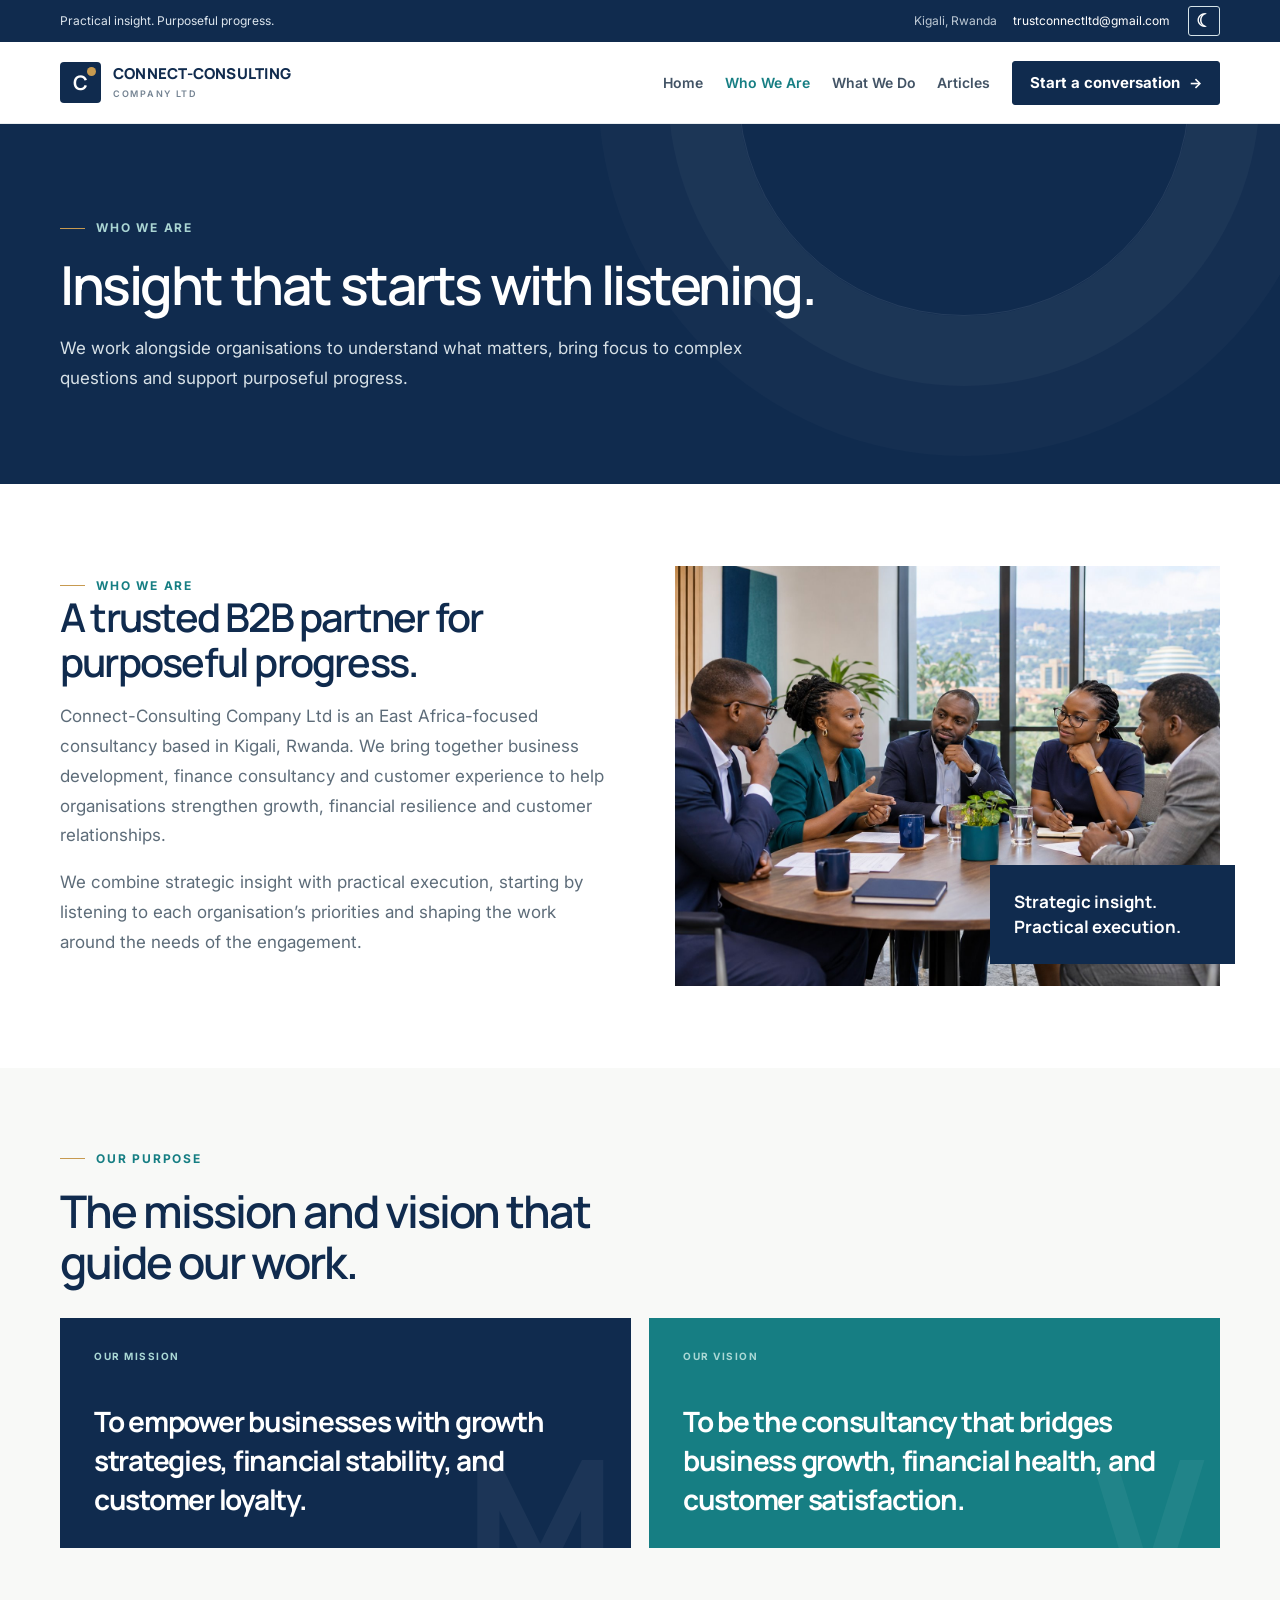
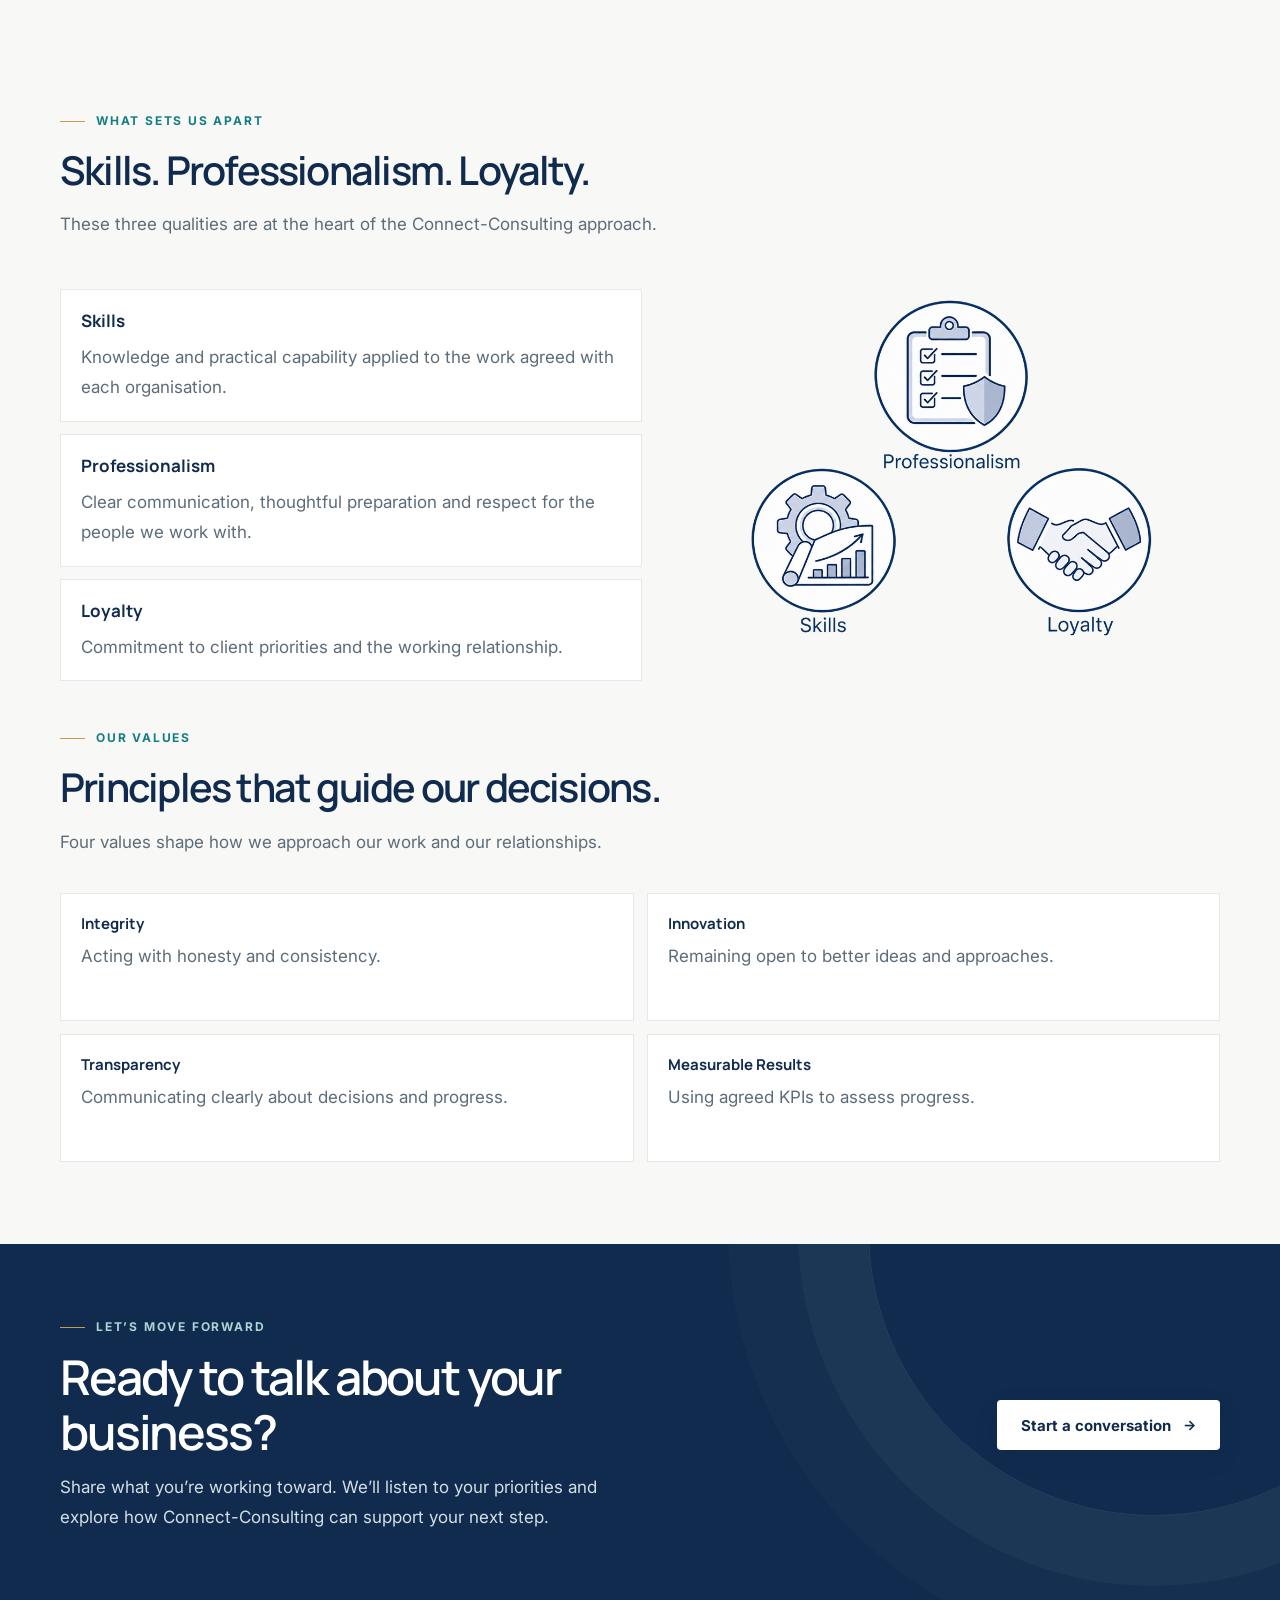
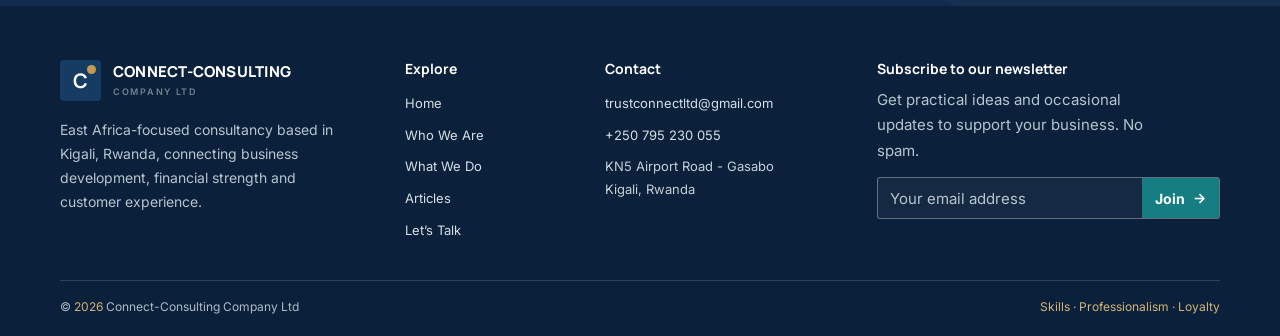
==== about.html @ 256e21f0 "Refresh stylesheet cache for dark menu contrast" ====
<!doctype html><html lang="en"><head>  <meta charset="utf-8"><meta name="viewport" content="width=device-width, initial-scale=1">
  <script>try{document.documentElement.dataset.theme=localStorage.getItem("connect-consulting-theme")==="dark"?"dark":"light";}catch(e){document.documentElement.dataset.theme="light";}</script><meta name="theme-color" content="#102b4e">
  <link rel="preconnect" href="https://fonts.googleapis.com"><link rel="preconnect" href="https://fonts.gstatic.com" crossorigin>
  <link href="https://fonts.googleapis.com/css2?family=Inter:wght@400;500;600;700&family=Manrope:wght@400;500;600;700;800&display=swap" rel="stylesheet"><link rel="stylesheet" href="site.css?v=dark-menu-contrast-20261125"><meta name="description" content="Learn about Connect-Consulting Company Ltd, our principles and how we work."><title>Who We Are | Connect-Consulting Company Ltd</title></head><body><div class="topline"><div class="wrap"><span>Practical insight. Purposeful progress.</span><div class="top-meta"><span>Kigali, Rwanda</span><a href="mailto:trustconnectltd@gmail.com">trustconnectltd@gmail.com</a><div class="site-controls" aria-label="Appearance settings"><button class="site-pref-btn theme-toggle" id="theme-toggle" type="button" aria-label="Switch to dark theme" title="Dark theme">☾</button></div></div></div></div>
<header class="navbar"><div class="wrap nav-inner"><a class="brand" href="index.html" aria-label="Connect-Consulting home"><span class="brand-mark">C</span><span class="brand-name">CONNECT-CONSULTING<small>COMPANY LTD</small></span></a><button class="menu-toggle" aria-label="Open navigation" aria-expanded="false">☰</button><nav class="nav-links" aria-label="Main navigation"><a href="index.html">Home</a><a href="about.html" aria-current="page">Who We Are</a><a href="services.html">What We Do</a><a href="insights.html">Articles</a><a class="nav-cta" href="contact.html">Start a conversation <span class="arrow" aria-hidden="true">→</span></a></nav></div></header><main><section class="page-hero"><div class="wrap"><div class="eyebrow">Who We Are</div><h1>Insight that starts with listening.</h1><p>We work alongside organisations to understand what matters, bring focus to complex questions and support purposeful progress.</p></div></section>
<section class="page-body"><div class="wrap split"><div class="prose"><div class="eyebrow">Who we are</div><h2>A trusted B2B partner for purposeful progress.</h2><p>Connect-Consulting Company Ltd is an East Africa-focused consultancy based in Kigali, Rwanda. We bring together business development, finance consultancy and customer experience to help organisations strengthen growth, financial resilience and customer relationships.</p><p>We combine strategic insight with practical execution, starting by listening to each organisation’s priorities and shaping the work around the needs of the engagement.</p></div><div class="page-photo"><img src="about-roundtable-consulting.jpg" alt="Business professionals sharing ideas around a table"><div class="quote-card">Strategic insight. Practical execution.</div></div></div></section><section class="mission-vision"><div class="wrap"><div class="section-head"><div class="eyebrow">Our purpose</div><h2>The mission and vision that guide our work.</h2></div><div class="mission-vision-grid"><article class="purpose-card"><span class="purpose-label">Our Mission</span><h3>To empower businesses with growth strategies, financial stability, and customer loyalty.</h3><span class="purpose-mark">M</span></article><article class="purpose-card vision-card"><span class="purpose-label">Our Vision</span><h3>To be the consultancy that bridges business growth, financial health, and customer satisfaction.</h3><span class="purpose-mark">V</span></article></div></div></section>
<section class="about-work-testimonials"><div class="wrap about-work-testimonials-grid"><div class="about-work-column"><div class="section-head"><div class="eyebrow">What sets us apart</div><h2>Skills. Professionalism. Loyalty.</h2><p>These three qualities are at the heart of the Connect-Consulting approach.</p></div><figure class="about-values-illustration"><img src="about-values-illustration-transparent.png" alt="Visual symbols representing skills, professionalism and loyalty"></figure><div class="values"><article class="value"><b>Skills</b><p>Knowledge and practical capability applied to the work agreed with each organisation.</p></article><article class="value"><b>Professionalism</b><p>Clear communication, thoughtful preparation and respect for the people we work with.</p></article><article class="value"><b>Loyalty</b><p>Commitment to client priorities and the working relationship.</p></article></div></div><div class="about-testimonial-column"><div class="section-head"><div class="eyebrow">Our values</div><h2>Principles that guide our decisions.</h2><p>Four values shape how we approach our work and our relationships.</p></div><div class="values"><article class="value"><b>Integrity</b><p>Acting with honesty and consistency.</p></article><article class="value"><b>Innovation</b><p>Remaining open to better ideas and approaches.</p></article><article class="value"><b>Transparency</b><p>Communicating clearly about decisions and progress.</p></article><article class="value"><b>Measurable Results</b><p>Using agreed KPIs to assess progress.</p></article></div></div></div></section><section class="about-cta"><div class="wrap about-cta-inner"><div><div class="eyebrow">Let’s move forward</div><h2>Ready to talk about your business?</h2><p>Share what you’re working toward. We’ll listen to your priorities and explore how Connect-Consulting can support your next step.</p></div><a class="button button-light" href="contact.html">Start a conversation <span class="arrow" aria-hidden="true">→</span></a></div></section></main><footer class="site-footer"><div class="wrap footer-grid"><div class="footer-about"><a class="brand footer-brand-link" href="index.html"><span class="brand-mark">C</span><span class="brand-name">CONNECT-CONSULTING<small>COMPANY LTD</small></span></a><p>East Africa-focused consultancy based in Kigali, Rwanda, connecting business development, financial strength and customer experience.</p></div><div class="footer-nav"><h3>Explore</h3><a href="index.html">Home</a><a href="about.html">Who We Are</a><a href="services.html">What We Do</a><a href="insights.html">Articles</a><a href="contact.html">Let’s Talk</a></div><div class="footer-nav footer-contact"><h3>Contact</h3><a href="mailto:trustconnectltd@gmail.com">trustconnectltd@gmail.com</a><a href="tel:+250795230055">+250 795 230 055</a><span>KN5 Airport Road - Gasabo<br>Kigali, Rwanda</span></div><div class="footer-newsletter"><h3>Subscribe to our newsletter</h3><p>Get practical ideas and occasional updates to support your business. No spam.</p><form class="newsletter-form"><label class="visually-hidden" for="newsletter-email">Email address</label><div class="newsletter-fields"><input id="newsletter-email" name="email" type="email" autocomplete="email" placeholder="Your email address" required><button type="submit" aria-label="Subscribe to newsletter">Join <span class="arrow" aria-hidden="true">→</span></button></div></form></div></div><div class="wrap footer-bottom"><span>© <span class="year"></span> Connect-Consulting Company Ltd</span><span>Skills · Professionalism · Loyalty</span></div></footer><script>const toggle=document.querySelector('.menu-toggle'),nav=document.querySelector('.nav-links');toggle.addEventListener('click',()=>{const open=nav.classList.toggle('open');toggle.setAttribute('aria-expanded',open);toggle.setAttribute('aria-label',open?'Close navigation':'Open navigation');toggle.textContent=open?'×':'☰'});nav.querySelectorAll('a').forEach(link=>link.addEventListener('click',()=>{nav.classList.remove('open');toggle.setAttribute('aria-expanded','false');toggle.textContent='☰'}));document.querySelectorAll('.year').forEach(el=>el.textContent=new Date().getFullYear());</script><script>(()=>{const carousel=document.querySelector(".testimonial-carousel");if(!carousel)return;const slides=[...carousel.querySelectorAll("[data-testimonial-slide]")];let current=0;const show=index=>{current=(index+slides.length)%slides.length;slides.forEach((slide,i)=>{const active=i===current;slide.hidden=!active;slide.classList.toggle("is-active",active);slide.setAttribute("aria-hidden",String(!active));slide.setAttribute("aria-label","Client testimonial")})};carousel.querySelector(".testimonial-previous").addEventListener("click",()=>show(current-1));carousel.querySelector(".testimonial-next").addEventListener("click",()=>show(current+1));show(0)})();</script><script src="site-preferences.js?v=theme-only-20261120"></script>
<script>document.querySelectorAll('.newsletter-form').forEach(form=>form.addEventListener('submit',event=>{event.preventDefault();const email=form.querySelector('input[type=email]').value.trim();const subject=encodeURIComponent('Newsletter subscription');const body=encodeURIComponent('Please add me to the Connect-Consulting newsletter. My email address is '+email);window.location.href='mailto:trustconnectltd@gmail.com?subject='+subject+'&body='+body;}));</script>
</body></html>
---- site.css ----
:root{--navy:#102b4e;--navy2:#173c63;--teal:#167e83;--teal-light:#e7f3f2;--gold:#c79a50;--ink:#172b3e;--muted:#5d6c79;--paper:#f8f9f7;--white:#fff;--line:#e4e9ea;--shadow:0 22px 60px #102b4e15;--sans:'Inter',sans-serif;--display:'Manrope',sans-serif}
    *{box-sizing:border-box}html{scroll-behavior:smooth;scroll-padding-top:90px}body{margin:0;color:var(--ink);font-family:var(--sans);font-size:15px;line-height:1.65;background:var(--white)}a{color:inherit;text-decoration:none}button{font:inherit}.wrap{width:min(1160px,calc(100% - 48px));margin:auto}.eyebrow{display:flex;align-items:center;gap:11px;text-transform:uppercase;letter-spacing:.15em;font-size:11px;font-weight:700;color:var(--teal)}.eyebrow:before{content:"";width:25px;height:1px;background:var(--gold)}h1,h2,h3{font-family:var(--display);line-height:1.14;letter-spacing:-.045em;margin:0;color:var(--navy)}h1{font-size:clamp(46px,6vw,76px);font-weight:600}h2{font-size:clamp(33px,4vw,48px);font-weight:600}h3{font-size:21px;font-weight:700}.lead{font-size:18px;color:var(--muted);line-height:1.7}.section{padding:105px 0}.section-head{max-width:640px;margin-bottom:45px}.section-head .eyebrow{margin-bottom:18px}.section-head p{margin:17px 0 0;color:var(--muted);font-size:16px}.button{display:inline-flex;align-items:center;justify-content:center;gap:12px;min-height:52px;padding:0 23px;border-radius:4px;font-size:13px;font-weight:700;transition:.2s ease;border:1px solid transparent}.button:hover{transform:translateY(-2px)}.button-primary{background:var(--teal);color:#fff}.button-primary:hover{background:#116a70}.button-outline{border-color:#ffffff80;color:#fff}.button-light{background:#fff;color:var(--navy);box-shadow:0 8px 24px #071e3518}.arrow{font-size:18px;line-height:1}
    .topline{background:var(--navy);color:#dce5ed;font-size:11px}.topline .wrap{height:35px;display:flex;justify-content:space-between;align-items:center}.topline a{color:#fff}.top-meta{display:flex;gap:24px}.top-meta span{opacity:.85}.navbar{height:82px;display:flex;align-items:center;background:#fff;position:sticky;top:0;z-index:10;border-bottom:1px solid #e9edef}.nav-inner{display:flex;align-items:center;justify-content:space-between}.brand{display:flex;align-items:center;gap:12px;color:var(--navy)}.brand-mark{width:41px;height:41px;border-radius:4px;background:var(--navy);display:grid;place-items:center;color:white;font-family:var(--display);font-size:20px;font-weight:700;position:relative}.brand-mark:after{content:"";position:absolute;width:9px;height:9px;background:var(--gold);border-radius:50%;right:5px;top:5px}.brand-name{font:800 15px/1.12 var(--display);letter-spacing:.015em}.brand-name small{display:block;font:600 9px var(--sans);letter-spacing:.19em;color:#748392;margin-top:5px}.nav-links{display:flex;align-items:center;gap:28px;font-size:14px;font-weight:600;color:#425365}.nav-links a:hover{color:var(--teal)}.nav-cta{padding:12px 17px;background:var(--navy);color:white!important;border-radius:3px}.menu-toggle{display:none;border:0;background:none;color:var(--navy);font-size:26px}
    .hero{background:var(--navy);color:#fff;position:relative;overflow:hidden;min-height:615px}.hero:before{content:"";position:absolute;inset:0 0 0 50%;background:linear-gradient(90deg,var(--navy) 0%,#102b4e55 37%,#102b4e08 100%),url('https://images.unsplash.com/photo-1497366754035-f200968a6e72?auto=format&fit=crop&w=1500&q=85') center/cover}.hero:after{content:"";position:absolute;width:540px;height:540px;border:1px solid #ffffff12;border-radius:50%;right:30%;top:-260px;box-shadow:0 0 0 75px #ffffff06,0 0 0 150px #ffffff04;pointer-events:none}.hero-content{position:relative;z-index:1;max-width:650px;padding:105px 0 110px}.hero .eyebrow{color:#b4dada;margin-bottom:23px}.hero h1{color:#fff;max-width:640px}.hero h1 span{color:#a7d6d3}.hero .lead{color:#d8e0e6;max-width:540px;margin:25px 0 31px;font-size:17px}.hero-actions{display:flex;gap:13px;flex-wrap:wrap}.hero-note{display:flex;gap:13px;align-items:center;margin-top:55px;color:#d4e0e7;font-size:12px}.hero-note i{display:block;width:30px;height:1px;background:var(--gold)}.hero-note strong{color:#fff;font-weight:600}.hero-card{position:absolute;z-index:1;right:max(calc((100% - 1160px)/2),24px);bottom:39px;padding:18px 21px;background:#fff;color:var(--navy);box-shadow:var(--shadow);width:215px}.hero-card small{font-size:10px;text-transform:uppercase;letter-spacing:.13em;color:var(--teal);font-weight:700}.hero-card p{font:700 16px/1.4 var(--display);margin:7px 0 0}
    .intro{background:var(--paper)}.intro-grid{display:grid;grid-template-columns:.92fr 1.08fr;gap:90px;align-items:center}.intro-visual{height:440px;position:relative}.intro-visual img{width:82%;height:100%;object-fit:cover;display:block}.image-caption{position:absolute;right:0;bottom:29px;width:220px;padding:23px;background:var(--navy);color:#fff;box-shadow:var(--shadow)}.image-caption b{font:700 17px var(--display);display:block;margin-bottom:5px}.image-caption span{font-size:12px;color:#cfdae2}.intro-copy .eyebrow{margin-bottom:19px}.intro-copy p{color:var(--muted);margin:18px 0}.text-link{display:inline-flex;gap:10px;color:var(--teal);font-size:13px;font-weight:700;margin-top:8px}.text-link:hover{gap:15px}.pillars{display:flex;gap:0;margin-top:32px;border-top:1px solid var(--line);padding-top:23px}.pillar{flex:1;padding-right:13px}.pillar+.pillar{border-left:1px solid var(--line);padding-left:18px}.pillar b{display:block;color:var(--navy);font:700 13px var(--display)}.pillar span{font-size:11px;color:var(--muted)}
    .services{background:#fff}.service-grid{display:grid;grid-template-columns:repeat(3,1fr);gap:18px}.service-card{padding:30px 27px 27px;border:1px solid var(--line);min-height:286px;position:relative;transition:.25s}.service-card:hover{transform:translateY(-5px);box-shadow:var(--shadow);border-color:#c9dbdd}.service-number{font:600 12px var(--display);color:var(--gold);letter-spacing:.12em}.service-icon{margin:23px 0 17px;width:42px;height:42px;border:1px solid #d7e4e4;border-radius:50%;display:grid;place-items:center;color:var(--teal)}.service-icon svg{width:20px;height:20px}.service-card p{color:var(--muted);font-size:13px;margin:11px 0 20px}.service-card a{color:var(--teal);font-size:12px;font-weight:700}
    .approach{background:var(--navy);color:#fff;position:relative;overflow:hidden}.approach:after{content:"";position:absolute;width:460px;height:460px;border:1px solid #ffffff12;border-radius:50%;right:-170px;bottom:-295px;box-shadow:0 0 0 70px #ffffff06,0 0 0 140px #ffffff04}.approach h2{color:#fff}.approach .section-head p{color:#ced9e1}.approach .eyebrow{color:#a9d5d4}.steps{display:grid;grid-template-columns:repeat(4,1fr);position:relative;z-index:1}.step{padding:25px 25px 10px 0;border-top:1px solid #ffffff40;position:relative}.step:before{content:"";position:absolute;top:-4px;left:0;width:7px;height:7px;border-radius:50%;background:var(--gold)}.step+.step{padding-left:24px;border-left:1px solid #ffffff25}.step .num{font:600 12px var(--display);letter-spacing:.1em;color:#a9d5d4}.step h3{color:#fff;margin:15px 0 9px}.step p{font-size:13px;color:#cad5de;margin:0;max-width:225px}
    .delivery{background:var(--paper)}.delivery-grid{display:grid;grid-template-columns:1fr .95fr;gap:85px;align-items:center}.delivery-photo{height:440px;position:relative}.delivery-photo img{width:100%;height:100%;object-fit:cover}.photo-label{position:absolute;left:-18px;bottom:24px;background:var(--teal);color:#fff;padding:15px 20px;font-size:12px;font-weight:700;letter-spacing:.04em}.delivery-copy .eyebrow{margin-bottom:18px}.delivery-copy p{color:var(--muted);margin:18px 0}.delivery-points{display:grid;grid-template-columns:1fr 1fr;gap:18px;margin-top:30px}.delivery-points div{border-top:1px solid var(--line);padding-top:13px}.delivery-points b{font:700 13px var(--display);display:block;color:var(--navy)}.delivery-points span{font-size:12px;color:var(--muted)}
    .difference{background:#fff}.diff-grid{display:grid;grid-template-columns:1fr 1fr;gap:70px;align-items:center}.diff-image{height:470px;position:relative}.diff-image img{height:100%;width:100%;object-fit:cover}.diff-stamp{position:absolute;right:-18px;top:29px;background:#fff;padding:20px 23px;box-shadow:var(--shadow);max-width:210px}.diff-stamp b{color:var(--teal);font:800 14px var(--display);letter-spacing:.07em}.diff-stamp span{display:block;font-size:12px;color:var(--muted);line-height:1.5;margin-top:6px}.diff-copy .eyebrow{margin-bottom:18px}.diff-copy>p{color:var(--muted);margin:18px 0 25px}.diff-item{display:flex;gap:16px;padding:16px 0;border-top:1px solid var(--line)}.diff-item .check{color:var(--teal);font-size:16px;font-weight:700}.diff-item b{font:700 14px var(--display);color:var(--navy);display:block}.diff-item span{font-size:12px;color:var(--muted)}
    .examples{background:var(--paper)}.notice{background:#fff8e9;border-left:3px solid var(--gold);padding:13px 17px;color:#725a31;font-size:12px;margin:-17px 0 25px}.case-grid{display:grid;grid-template-columns:repeat(3,1fr);gap:18px}.case{background:white;border:1px solid var(--line);padding:27px 25px}.case .tag{font-size:10px;text-transform:uppercase;letter-spacing:.12em;font-weight:700;color:#8c6b32;background:#fbf2e2;padding:6px 9px;display:inline-block}.case h3{font-size:18px;margin:19px 0 9px}.case p{font-size:13px;color:var(--muted);margin:0}.case small{display:block;margin-top:19px;color:#7d898f;font-size:10px}
    .contact{background:var(--navy);color:#fff;position:relative;overflow:hidden}.contact:before{content:"";position:absolute;inset:0 0 0 57%;background:linear-gradient(90deg,var(--navy),#102b4e55),url('https://images.unsplash.com/photo-1497366811353-6870744d04b2?auto=format&fit=crop&w=1100&q=80') center/cover;opacity:.5}.contact .wrap{position:relative}.contact-grid{display:grid;grid-template-columns:1.1fr .9fr;gap:70px;align-items:center}.contact h2{color:#fff;max-width:560px}.contact .eyebrow{color:#a9d5d4;margin-bottom:19px}.contact-copy p{color:#d1dce3;max-width:520px;margin:19px 0 26px}.contact-details{border-left:1px solid #ffffff45;padding-left:35px}.contact-details .detail{margin:0 0 22px}.detail small{display:block;text-transform:uppercase;letter-spacing:.12em;font-size:10px;color:#a9d5d4;font-weight:700}.detail a,.detail span{display:block;color:#fff;font-size:15px;margin-top:4px}.detail a:hover{color:#aad9d7}.footer{background:#0b203a;color:#c5d0d8;padding:25px 0;font-size:11px}.footer .wrap{display:flex;justify-content:space-between;align-items:center;gap:20px}.footer-brand{font:700 12px var(--display);color:white}.footer-note{opacity:.75;text-align:right}
    @media(max-width:900px){.nav-links{gap:17px}.nav-links a{font-size:11px}.hero-card{display:none}.intro-grid,.delivery-grid{gap:45px}.diff-grid{gap:45px}.contact-grid{gap:35px}}
    @media(max-width:700px){.wrap{width:min(100% - 36px,540px)}.topline .wrap{height:32px}.topline .top-meta span:first-child{display:none}.navbar{height:70px}.menu-toggle{display:block}.nav-links{display:none;position:absolute;top:70px;left:0;right:0;background:white;padding:15px 22px 24px;box-shadow:0 16px 25px #102b4e15;flex-direction:column;align-items:stretch;gap:0}.nav-links.open{display:flex}.nav-links a{font-size:15px;padding:12px 4px;border-bottom:1px solid var(--line)}.nav-links .nav-cta{margin-top:12px;text-align:center;border:0}.hero{min-height:650px}.hero:before{inset:0;background:linear-gradient(90deg,#102b4eed,#102b4e9c),url('https://images.unsplash.com/photo-1497366754035-f200968a6e72?auto=format&fit=crop&w=1100&q=80') center/cover}.hero-content{padding:92px 0 80px}.hero .lead{font-size:16px}.hero-note{margin-top:40px}.section{padding:76px 0}.intro-grid,.delivery-grid,.diff-grid,.contact-grid{grid-template-columns:1fr;gap:38px}.intro-visual{height:350px}.intro-visual img{width:88%}.section-head{margin-bottom:30px}.service-grid,.case-grid{grid-template-columns:1fr}.service-card{min-height:auto}.steps{grid-template-columns:1fr 1fr;row-gap:30px}.step{min-height:155px}.step:nth-child(3){padding-left:0;border-left:0}.delivery-photo{height:330px;margin-left:15px}.photo-label{left:-15px}.diff-image{height:340px;margin-right:14px}.diff-stamp{right:-14px}.delivery-points{gap:12px}.contact:before{inset:40% 0 0;opacity:.19}.contact-details{border-left:0;border-top:1px solid #ffffff45;padding:27px 0 0;display:grid;grid-template-columns:1fr 1fr;gap:4px 20px}.footer .wrap{align-items:flex-start;flex-direction:column}.footer-note{text-align:left}}
    @media(prefers-reduced-motion:reduce){html{scroll-behavior:auto}*,*:before,*:after{transition:none!important}}
  
.page-hero{background:var(--navy);color:#fff;position:relative;overflow:hidden;padding:95px 0 90px}.page-hero:after{content:"";position:absolute;width:450px;height:450px;border:1px solid #ffffff16;border-radius:50%;right:7%;top:-260px;box-shadow:0 0 0 70px #ffffff08,0 0 0 140px #ffffff05}.page-hero .wrap{position:relative;z-index:1}.page-hero .eyebrow{color:#aad5d3;margin-bottom:19px}.page-hero h1{font-size:clamp(42px,5.5vw,66px);color:#fff;max-width:780px}.page-hero p{color:#d7e1e7;max-width:690px;font-size:17px;margin:20px 0 0}.page-body{padding:82px 0}.page-body.paper{background:var(--paper)}.prose{max-width:800px}.prose p{color:var(--muted);font-size:16px}.split{display:grid;grid-template-columns:1fr 1fr;gap:70px;align-items:center}.page-photo{height:420px;position:relative}.page-photo img{width:100%;height:100%;object-fit:cover}.quote-card{background:var(--navy);color:#fff;padding:24px;position:absolute;right:-15px;bottom:22px;max-width:245px;font:700 17px/1.5 var(--display)}.values{display:grid;grid-template-columns:repeat(3,1fr);gap:18px;margin-top:36px}.value{padding:24px;border:1px solid var(--line);background:#fff}.value b{font:700 17px var(--display);color:var(--navy)}.value p{font-size:13px;color:var(--muted);margin:8px 0 0}.service-detail{display:grid;grid-template-columns:70px 1fr;gap:22px;padding:31px 0;border-bottom:1px solid var(--line)}.service-detail:first-of-type{border-top:1px solid var(--line)}.service-detail .service-icon{margin:0}.service-detail h2{font-size:27px}.service-detail p{color:var(--muted);max-width:760px;margin:10px 0}.service-detail .eyebrow{font-size:10px;margin-bottom:8px}.service-cta{background:var(--teal-light);padding:32px;margin-top:36px;display:flex;align-items:center;justify-content:space-between;gap:24px}.service-cta h3{font-size:22px}.service-cta p{margin:5px 0 0;color:var(--muted);font-size:13px}.contact-page{display:grid;grid-template-columns:.9fr 1.1fr;gap:70px;align-items:start}.contact-page .contact-details{border-left:1px solid var(--line);padding-left:28px}.contact-page .detail a,.contact-page .detail span{color:var(--ink)}.contact-page .detail small{color:var(--teal)}.contact-form{display:grid;grid-template-columns:1fr 1fr;gap:18px}.field{display:flex;flex-direction:column;gap:7px}.field.full{grid-column:1/-1}.field label{font-size:12px;font-weight:700;color:var(--navy)}.field input,.field select,.field textarea{width:100%;border:1px solid #d9e1e4;border-radius:3px;padding:13px 14px;font:14px var(--sans);color:var(--ink);background:#fff}.field textarea{min-height:135px;resize:vertical}.field input:focus,.field select:focus,.field textarea:focus{outline:2px solid #167e8340;border-color:var(--teal)}.form-note{font-size:11px;color:var(--muted);margin:10px 0 0}.nav-links a[aria-current=page]{color:var(--teal)}
@media(max-width:700px){.page-hero{padding:72px 0}.page-body{padding:64px 0}.split,.contact-page{grid-template-columns:1fr;gap:34px}.page-photo{height:330px;margin-right:13px}.quote-card{right:-13px}.values{grid-template-columns:1fr}.service-detail{grid-template-columns:48px 1fr;gap:14px}.service-detail .service-icon{width:42px}.service-detail h2{font-size:23px}.service-cta{align-items:flex-start;flex-direction:column}.contact-page .contact-details{border-left:0;border-top:1px solid var(--line);padding:24px 0 0;display:grid;grid-template-columns:1fr 1fr;gap:4px 20px}.contact-form{grid-template-columns:1fr}.field.full{grid-column:auto}}

.page-body:not(.approach) .step{border-top-color:var(--line)}.page-body:not(.approach) .step+.step{border-left-color:var(--line)}.page-body:not(.approach) .step h3{color:var(--navy)}.page-body:not(.approach) .step p{color:var(--muted)}.page-body:not(.approach) .step .num{color:var(--teal)}


.about-cta{background:var(--navy);color:white;padding:74px 0;position:relative;overflow:hidden}.about-cta:after{content:"";position:absolute;right:-160px;top:-300px;width:570px;height:570px;border:1px solid #ffffff17;border-radius:50%;box-shadow:0 0 0 70px #ffffff08,0 0 0 140px #ffffff05;pointer-events:none}.about-cta-inner{position:relative;z-index:1;display:flex;align-items:center;justify-content:space-between;gap:35px}.about-cta .eyebrow{color:#a9d5d4;margin-bottom:14px}.about-cta h2{color:white;font-size:clamp(34px,4vw,48px);max-width:650px}.about-cta p{color:#d4dfe5;max-width:590px;margin:13px 0 0}.about-cta .button{flex-shrink:0}
@media(max-width:700px){.about-cta{padding:56px 0}.about-cta-inner{align-items:flex-start;flex-direction:column;gap:22px}}

.mission-vision{padding:82px 0;background:#f8f9f7}.mission-vision .section-head{margin-bottom:30px}.mission-vision .section-head h2{font-size:clamp(32px,4vw,45px)}.mission-vision-grid{display:grid;grid-template-columns:1fr 1fr;gap:18px}.purpose-card{position:relative;overflow:hidden;background:var(--navy);color:white;min-height:230px;padding:30px 34px;display:flex;flex-direction:column;justify-content:space-between}.vision-card{background:var(--teal)}.purpose-label{font-size:10px;letter-spacing:.15em;text-transform:uppercase;color:#aad8d5;font-weight:700}.purpose-card h3{font-size:clamp(21px,2.3vw,28px);line-height:1.38;max-width:475px;color:white;position:relative;z-index:1}.purpose-mark{position:absolute;right:15px;bottom:-50px;font:800 175px/.9 var(--display);color:#ffffff0d}
@media(max-width:700px){.mission-vision{padding:64px 0}.mission-vision-grid{grid-template-columns:1fr}.purpose-card{min-height:200px;padding:25px}}
.site-footer{background:#0b203a;color:#d5dfe5;padding:54px 0 20px}.footer-grid{display:grid;grid-template-columns:1.25fr .65fr .95fr 1.35fr;gap:42px;padding-bottom:38px}.footer-brand-link{color:white}.footer-brand-link .brand-mark{background:#173c63}.footer-brand-link .brand-name{color:#fff}.footer-about p{max-width:290px;color:#b7c5ce;font-size:12px;margin:17px 0 0}.footer-nav{display:flex;flex-direction:column;align-items:flex-start;gap:9px;font-size:11px}.footer-nav h3{color:#fff;font-size:13px;letter-spacing:0;margin-bottom:5px}.footer-nav a:hover{color:#a9d5d4}.footer-nav span{font-size:11px;color:#c5d0d8;line-height:1.7}.footer-newsletter h3{color:#fff;font-size:13px;letter-spacing:0;margin:0 0 9px}.footer-newsletter p{font-size:11px;color:#b7c5ce;line-height:1.6;margin:0 0 14px;max-width:300px}.newsletter-fields{display:flex;min-height:42px;border:1px solid #ffffff55;border-radius:3px;overflow:hidden;background:#ffffff0b}.newsletter-fields input{min-width:0;flex:1;padding:0 12px;border:0;outline:0;color:#fff;background:transparent;font:12px var(--sans)}.newsletter-fields input::placeholder{color:#b7c5ce}.newsletter-fields button{display:flex;align-items:center;gap:8px;padding:0 13px;border:0;background:var(--teal);color:#fff;font:700 11px var(--sans);cursor:pointer;transition:background .2s}.newsletter-fields button:hover{background:#116a70}.visually-hidden{position:absolute;width:1px;height:1px;padding:0;margin:-1px;overflow:hidden;clip:rect(0,0,0,0);white-space:nowrap;border:0}.footer-bottom{border-top:1px solid #ffffff24;padding-top:16px;display:flex;justify-content:space-between;gap:20px;color:#aebcc6;font-size:10px}.footer-bottom span:last-child{color:#d2b579}
@media(max-width:700px){.footer-grid{grid-template-columns:1fr 1fr;gap:30px 22px}.footer-about,.footer-newsletter{grid-column:1/-1}.footer-bottom{flex-direction:column;gap:5px}.site-footer{padding-top:40px}}

.services-detail-list{background:#f8f9f7;padding:22px 0 35px}.service-group{display:grid;grid-template-columns:minmax(250px,.72fr) minmax(0,1.28fr);gap:42px;padding:44px 0;border-bottom:1px solid var(--line);align-items:stretch}.service-group:last-child{border-bottom:0}.service-sticky{position:sticky;top:112px;align-self:start;background:var(--navy);color:#fff;padding:27px 27px 30px;overflow:hidden;isolation:isolate} .service-sticky>*:not(.service-number-bg){position:relative;z-index:1}.service-number-bg{position:absolute;right:12px;bottom:-29px;z-index:0;font:800 clamp(122px,13vw,185px)/.82 var(--display);letter-spacing:-.12em;color:rgba(255,255,255,.15);white-space:nowrap;pointer-events:none;user-select:none}.service-sticky .eyebrow{color:#a9d5d4;margin-bottom:14px}.service-sticky h2{color:#fff;font-size:clamp(25px,3vw,35px)}.service-sticky>p{color:#d4dfe5;font-size:13px;margin:13px 0}.service-sticky .text-link{color:#a9d5d4;margin-top:6px}.service-sticky .scope-note{font-size:11px;color:#c8d4dc;border-top:1px solid #ffffff30;padding-top:12px}.subservice-list{display:flex;flex-direction:column;gap:13px}.subservice{display:grid;grid-template-columns:190px 1fr;min-height:155px;background:#fff;border:1px solid var(--line);overflow:hidden}.subservice img{width:100%;height:100%;min-height:155px;object-fit:cover}.subservice-copy{align-self:center;padding:19px 22px}.subservice-copy h3{font-size:17px;letter-spacing:-.02em}.subservice-copy p{color:var(--muted);font-size:12px;line-height:1.65;margin:7px 0 0}.services-detail-list+.page-body{padding-top:42px}
@media(max-width:800px){.service-group{grid-template-columns:minmax(220px,.75fr) minmax(0,1.25fr);gap:22px}.subservice{grid-template-columns:130px 1fr}.subservice-copy{padding:14px}}
@media(max-width:700px){.services-detail-list{padding:6px 0 20px}.service-group{grid-template-columns:1fr;gap:18px;padding:27px 0}.service-sticky{position:relative;top:auto;padding:23px}.subservice{grid-template-columns:115px 1fr;min-height:140px}.subservice img{min-height:140px}.subservice-copy h3{font-size:15px}.subservice-copy p{font-size:11px}}

.insights-feature{background:#f8f9f7;padding:82px 0}.insights-feature-grid{display:grid;grid-template-columns:1fr .9fr;gap:62px;align-items:center}.insights-image{height:390px;position:relative}.insights-image:after{content:"";position:absolute;inset:0;background:linear-gradient(0deg,#102b4e35,transparent 45%);pointer-events:none}.insights-image img{height:100%;width:100%;object-fit:cover}.insights-feature-copy .eyebrow{margin-bottom:16px}.insights-feature-copy h2{font-size:clamp(34px,4vw,48px)}.insights-feature-copy p{color:var(--muted);max-width:500px;margin:16px 0 21px}.insights-status{display:inline-block;border-left:2px solid var(--gold);padding:5px 0 5px 12px;color:var(--teal);font-size:11px;font-weight:700;letter-spacing:.04em}.insights-topics{padding:90px 0 98px}.topic-grid{display:grid;grid-template-columns:repeat(3,1fr);gap:18px}.topic-card{background:#fff;border:1px solid var(--line);transition:.22s}.topic-card:hover{transform:translateY(-4px);box-shadow:var(--shadow)}.topic-card>img{width:100%;height:205px;object-fit:cover;display:block}.topic-copy{padding:22px}.topic-copy>span{font-size:10px;letter-spacing:.12em;text-transform:uppercase;color:var(--teal);font-weight:700}.topic-copy h3{font-size:19px;margin:10px 0 8px}.topic-copy p{font-size:12px;color:var(--muted);margin:0 0 17px}.topic-copy small{font-size:10px;color:#826b45}.insights-cta{background:var(--navy);color:white;padding:68px 0;position:relative;overflow:hidden}.insights-cta:after{content:"";position:absolute;width:440px;height:440px;border:1px solid #ffffff14;border-radius:50%;right:-120px;top:-280px;box-shadow:0 0 0 65px #ffffff06}.insights-cta-inner{position:relative;z-index:1;display:flex;align-items:center;justify-content:space-between;gap:32px}.insights-cta .eyebrow{color:#a9d5d4;margin-bottom:12px}.insights-cta h2{color:white;font-size:clamp(34px,4vw,46px)}.insights-cta p{color:#d4dfe5;max-width:540px;margin:12px 0 0}.insights-cta .button{flex-shrink:0}
@media(max-width:900px) and (min-width:701px){.nav-links{gap:12px}.nav-links a{font-size:12px}.nav-cta{padding:10px 12px}.insights-feature-grid{gap:35px}}
@media(max-width:700px){.insights-feature{padding:62px 0}.insights-feature-grid{grid-template-columns:1fr;gap:28px}.insights-image{height:280px}.insights-topics{padding:66px 0 73px}.topic-grid{grid-template-columns:1fr}.topic-card>img{height:215px}.insights-cta{padding:55px 0}.insights-cta-inner{align-items:flex-start;flex-direction:column;gap:22px}}

/* Small-screen refinements shared across the prototype pages */
@media(max-width:700px){
  .topline .wrap{height:32px;min-height:32px;justify-content:flex-end;gap:0}
  .topline .wrap>span{display:none}
  .topline .top-meta{margin-left:auto}
  .topline .top-meta a{font-size:10px;white-space:nowrap}
}
@media(max-width:380px){
  .wrap{width:calc(100% - 32px)}
  .topline .top-meta a{font-size:9px}
  .contact-page .detail a{overflow-wrap:anywhere}
  .footer-grid{grid-template-columns:1fr;gap:24px}
  .footer-about{grid-column:auto}
  .footer-bottom{font-size:9px}
}

@media(max-width:700px){.home-about-copy{order:-1}}


.testimonials-section{padding:83px 0;background:#f8f9f7}.testimonials-section .section-head{max-width:720px;margin:0 auto 35px;text-align:center}.testimonials-section .section-head .eyebrow{justify-content:center}.testimonials-section .section-head p{font-size:13px}.testimonial-carousel{max-width:850px;margin:0 auto}.testimonials-grid{display:block}.testimonial-card{display:none;flex-direction:column;min-height:300px;padding:32px;background:#fff;border:1px solid var(--line);box-shadow:0 12px 30px #102b4e08}.testimonial-card.is-active{display:flex}.testimonial-card[hidden]{display:none}.testimonial-card-top{display:flex;align-items:center;justify-content:space-between}.testimonial-mark{font:700 57px/.8 Georgia,serif;color:var(--teal)}.testimonial-label{color:#765e37;background:#fbf2e2;padding:5px 8px;font-size:9px;font-weight:700;letter-spacing:.1em;text-transform:uppercase}.testimonial-card blockquote{flex:1;margin:20px 0 30px;color:var(--navy);font:600 clamp(19px,2.3vw,25px)/1.5 var(--display);letter-spacing:-.025em;max-width:720px}.testimonial-person{display:flex;align-items:center;gap:12px;padding-top:16px;border-top:1px solid var(--line)}.testimonial-avatar{width:43px;height:43px;flex:0 0 43px;display:grid;place-items:center;border-radius:50%;background:var(--teal-light);color:var(--teal);font:800 11px var(--display);letter-spacing:.04em}.testimonial-person strong{display:block;color:var(--navy);font:700 11px var(--display)}.testimonial-person small{display:block;margin-top:3px;color:var(--muted);font-size:10px}.testimonial-controls{display:flex;align-items:center;justify-content:space-between;margin-top:12px}.testimonial-control{display:grid;place-items:center;width:48px;height:48px;padding:0;border:0;background:transparent;color:var(--navy);font:400 34px/1 var(--sans);cursor:pointer;transition:color .2s,transform .2s}.testimonial-control:hover{color:var(--teal)}.testimonial-previous:hover{transform:translateX(-3px)}.testimonial-next:hover{transform:translateX(3px)}.testimonial-control:focus-visible{outline:2px solid var(--teal);outline-offset:3px;border-radius:50%}@media(max-width:700px){.testimonial-controls{margin-top:8px}.testimonial-control{width:44px;height:44px;font-size:31px}}

.about-work-testimonials{padding:82px 0;background:var(--paper)}.about-work-testimonials-grid{display:grid;grid-template-columns:1fr;gap:48px;align-items:start}.about-work-column .section-head{margin:0 0 25px}.about-values-illustration{width:min(100%,760px);margin:12px 0 28px}.about-values-illustration img{display:block;width:100%;height:auto;border-radius:4px}.about-work-column .values{display:grid;grid-template-columns:1fr;gap:12px;margin:0}.about-work-column .value{padding:18px 20px}.about-testimonial-column .section-head{max-width:none;margin:0 0 23px;text-align:left}.about-testimonial-column .section-head .eyebrow{justify-content:flex-start}.about-testimonial-column .testimonial-carousel{margin-left:0;margin-right:0}.about-testimonial-column .section-head p{font-size:12px}.about-testimonial-column .testimonial-card{min-height:320px;padding:26px}.about-testimonial-column .testimonial-card blockquote{font-size:clamp(18px,2vw,22px)}.about-testimonial-column .testimonial-controls{margin-top:8px}@media(max-width:900px){.about-work-testimonials-grid{grid-template-columns:1fr;gap:42px}.about-work-column .values{grid-template-columns:repeat(3,minmax(0,1fr))}}@media(max-width:700px){.about-work-testimonials{padding:64px 0}.about-work-testimonials-grid{gap:35px}.about-work-column .values{grid-template-columns:1fr}.about-testimonial-column .testimonial-card{min-height:285px;padding:22px}}
.about-work-column{display:grid;grid-template-columns:minmax(0,1fr) minmax(360px,.92fr);grid-template-areas:"head head" "values image";column-gap:42px;row-gap:24px;align-items:start}.about-work-column>.section-head{grid-area:head}.about-work-column>.about-values-illustration{grid-area:image;width:100%;max-width:none;margin:0;background:transparent}.about-work-column>.about-values-illustration img{background:transparent}.about-work-column>.values{grid-area:values}@media(max-width:900px){.about-work-column{grid-template-columns:minmax(0,1fr) minmax(300px,.9fr);grid-template-areas:"head head" "values image";gap:22px 28px}.about-work-column>.values{grid-template-columns:1fr}}@media(max-width:700px){.about-work-column{grid-template-columns:1fr;grid-template-areas:"head" "values" "image";gap:0}.about-work-column>.about-values-illustration{margin:4px 0 24px}}


/* Responsive type scale and accessible interaction states — November 2026 */
:root{
  --type-body:clamp(15px,0.18vw + 14px,16px);
  --type-small:13px;
  --type-meta:11px;
}
html{font-size:16px}
body{font-size:var(--type-body);line-height:1.65}
h1{font-size:clamp(2.35rem,4.3vw,4rem);line-height:1.08}
h2{font-size:clamp(1.9rem,3.1vw,2.9rem);line-height:1.14}
h3{font-size:clamp(1.15rem,1.45vw,1.45rem);line-height:1.25}
p{line-height:1.7}
.button{font-size:14px;min-height:50px}
.nav-links{gap:clamp(13px,1.7vw,25px);font-size:13px}
.nav-links a:not(.nav-cta){font-size:13px}
.nav-links .nav-cta{
  display:inline-flex;align-items:center;justify-content:center;gap:9px;
  padding:12px 17px;background:var(--navy);color:#fff!important;
  border:1px solid var(--navy);border-radius:3px;
  font-size:13px;font-weight:700;line-height:1.2;
  transition:background-color .22s ease,border-color .22s ease,color .22s ease,box-shadow .22s ease,transform .22s ease;
}
.nav-links .nav-cta:hover{
  background:var(--teal);border-color:var(--teal);color:#fff!important;
  box-shadow:0 7px 18px #167e832e;transform:translateY(-2px);
}
.nav-links .nav-cta:focus-visible{
  outline:3px solid #c79a50;outline-offset:3px;
  background:var(--teal);border-color:var(--teal);color:#fff!important;
}
.nav-links .nav-cta:active{transform:translateY(0);box-shadow:none}
.page-hero h1{font-size:clamp(2.35rem,4.2vw,3.8rem);line-height:1.08}
.page-hero p{font-size:clamp(15px,1.1vw,17px);line-height:1.7}
.page-body .prose p,.service-detail p,.service-sticky>p,.subservice-copy p,
.service-cta p,.contact-page>div>p,.contact-page .detail a,.contact-page .detail span,
.field label,.field input,.field select,.field textarea,.form-note{
  font-size:clamp(13px,.2vw + 12px,15px);
}
.service-detail h2{font-size:clamp(23px,2.3vw,28px)}
.service-sticky .scope-note{font-size:12px;line-height:1.65}
.subservice-copy h3{font-size:18px}
.service-cta h3{font-size:clamp(20px,2vw,23px)}
.topline{font-size:12px}
.top-meta{gap:clamp(12px,2vw,24px)}
.footer-about p,.footer-newsletter p,.footer-nav,.footer-nav span{font-size:12px;line-height:1.65}
.footer-nav h3,.footer-newsletter h3{font-size:14px}
.footer-newsletter .newsletter-fields input{font-size:13px}
.footer-newsletter .newsletter-fields button{font-size:12px}
.footer-bottom{font-size:11px}
@media(min-width:1400px){
  .wrap{width:min(1160px,calc(100% - 64px))}
}
@media(min-width:1600px){
  .page-hero{padding-top:100px;padding-bottom:96px}
  .page-hero h1{font-size:clamp(3.5rem,3.8vw,4.1rem)}
}
@media(min-width:701px) and (max-width:1000px){
  .nav-links{gap:10px}
  .nav-links a:not(.nav-cta){font-size:12px}
  .nav-links .nav-cta{padding:10px 12px;font-size:12px}
  .footer-grid{grid-template-columns:repeat(2,minmax(0,1fr));gap:28px}
  .footer-about,.footer-newsletter{grid-column:1/-1}
}
@media(max-width:700px){
  body{font-size:15px}
  h1{font-size:clamp(2.2rem,8vw,3rem)}
  h2{font-size:clamp(1.75rem,6vw,2.25rem)}
  h3{font-size:clamp(1.1rem,4.3vw,1.3rem)}
  .page-hero{padding:72px 0}
  .page-hero h1{font-size:clamp(2.25rem,8.5vw,3rem)}
  .page-hero p{font-size:15px}
  .nav-links a:not(.nav-cta){font-size:15px}
  .nav-links .nav-cta{font-size:14px;min-height:48px}
  .footer-grid{grid-template-columns:1fr 1fr;gap:26px 22px}
  .footer-about,.footer-newsletter{grid-column:1/-1}
  .footer-nav,.footer-nav span,.footer-about p,.footer-newsletter p{font-size:12px}
  .footer-nav h3,.footer-newsletter h3{font-size:14px}
  .footer-bottom{font-size:11px}
  .button{font-size:14px;min-height:48px}
}
@media(max-width:420px){
  .wrap{width:calc(100% - 32px)}
  .page-hero{padding:62px 0}
  .page-hero h1{font-size:clamp(2.1rem,9vw,2.45rem)}
  .footer-grid{grid-template-columns:1fr;gap:22px}
  .footer-about,.footer-newsletter{grid-column:auto}
  .button{padding:0 17px}
}


/* Theme control */
.site-controls{display:flex;align-items:center;gap:7px;flex:0 0 auto}
.site-pref-btn{
  display:inline-flex;align-items:center;justify-content:center;
  min-width:39px;height:37px;padding:0 10px;border:1px solid #d9e2e7;
  border-radius:3px;background:#fff;color:var(--navy);
  font:700 11px var(--sans);letter-spacing:.04em;cursor:pointer;
  transition:background-color .2s,border-color .2s,color .2s,transform .2s;
}
.site-pref-btn:hover{background:var(--teal-light);border-color:var(--teal);color:var(--teal);transform:translateY(-1px)}
.site-pref-btn:focus-visible{outline:3px solid var(--gold);outline-offset:3px}
.theme-toggle{width:38px;padding:0;font-size:19px;line-height:1}

.site-pref-btn:active{transform:translateY(0)}

/* Dark theme: shared page surfaces */
html[data-theme="dark"]{
  color-scheme:dark;
  --navy:#153653;
  --navy2:#204866;
  --teal:#54bcb6;
  --teal-light:#173c42;
  --ink:#e6edf3;
  --muted:#b2bfcb;
  --paper:#101f2f;
  --white:#0b1928;
  --line:#2b3e52;
  --shadow:0 22px 60px #00000045;
}
html[data-theme="dark"] body{background:#0b1928;color:#e6edf3}
html[data-theme="dark"] h1,
html[data-theme="dark"] h2,
html[data-theme="dark"] h3{color:#e8eff5}
html[data-theme="dark"] .navbar{background:#102338;border-color:#263b50}
html[data-theme="dark"] .navbar .brand,
html[data-theme="dark"] .navbar .brand-name{color:#f0f4f7}
html[data-theme="dark"] .brand-name small{color:#b3c0cc}
html[data-theme="dark"] .nav-links{color:#d7e1e9}
html[data-theme="dark"] .nav-links a:not(.nav-cta){color:#d7e1e9}
html[data-theme="dark"] .nav-links a:not(.nav-cta):hover{color:#72d0c9}
html[data-theme="dark"] .nav-links .nav-cta{background:#167e83;border-color:#167e83;color:#fff!important}
html[data-theme="dark"] .nav-links .nav-cta:hover{background:#209a96;border-color:#209a96}
html[data-theme="dark"] .site-pref-btn{background:#162d43;border-color:#385169;color:#e6edf3}
html[data-theme="dark"] .site-pref-btn:hover{background:#21465b;border-color:#54bcb6;color:#fff}
html[data-theme="dark"] .home-ribbon,
html[data-theme="dark"] .home-about,
html[data-theme="dark"] .home-approach,
html[data-theme="dark"] .home-examples,
html[data-theme="dark"] .news-main,
html[data-theme="dark"] .insights-section:not(.soft),
html[data-theme="dark"] .page-body:not(.paper),
html[data-theme="dark"] .article-reading-layout,
html[data-theme="dark"] .testimonials-section{background:#0d1b2a;color:#e6edf3}
html[data-theme="dark"] .home-services,
html[data-theme="dark"] .page-body.paper,
html[data-theme="dark"] .services-detail-list,
html[data-theme="dark"] .news-masthead,
html[data-theme="dark"] .insights-hero,
html[data-theme="dark"] .insights-section.soft,
html[data-theme="dark"] .related-section,
html[data-theme="dark"] .article-hero,
html[data-theme="dark"] .insights-subscribe,
html[data-theme="dark"] .mission-vision,
html[data-theme="dark"] .about-work-testimonials{background:#122438;color:#e6edf3}
html[data-theme="dark"] .service-tile:not(:first-child),
html[data-theme="dark"] .editorial-card,
html[data-theme="dark"] .feature-card,
html[data-theme="dark"] .article-card,
html[data-theme="dark"] .related-card,
html[data-theme="dark"] .topic-card,
html[data-theme="dark"] .value,
html[data-theme="dark"] .news-sidebar,
html[data-theme="dark"] .insights-category-panel,
html[data-theme="dark"] .insights-subscribe-panel,
html[data-theme="dark"] .purpose-card:not(.vision-card){
  background:#172d43;border-color:#30465b;color:#e6edf3
}
html[data-theme="dark"] .service-tile:not(:first-child) h3,
html[data-theme="dark"] .feature-copy h3,
html[data-theme="dark"] .article-copy h3,
html[data-theme="dark"] .related-card-copy h3,
html[data-theme="dark"] .topic-copy h3,
html[data-theme="dark"] .news-sidebar h2,
html[data-theme="dark"] .topic-copy b,
html[data-theme="dark"] .value b{color:#edf3f7}
html[data-theme="dark"] .service-tile p,
html[data-theme="dark"] .home-about-copy p,
html[data-theme="dark"] .approach-teaser p,
html[data-theme="dark"] .approach-stop p,
html[data-theme="dark"] .difference-copy>p,
html[data-theme="dark"] .diff-line span,
html[data-theme="dark"] .example-row p,
html[data-theme="dark"] .services-intro>p,
html[data-theme="dark"] .news-deck,
html[data-theme="dark"] .news-sidebar>p,
html[data-theme="dark"] .feature-copy p,
html[data-theme="dark"] .article-copy p,
html[data-theme="dark"] .topic-section-head p,
html[data-theme="dark"] .section-heading-row p,
html[data-theme="dark"] .insights-hero p,
html[data-theme="dark"] .insights-subscribe-panel p,
html[data-theme="dark"] .topic-copy p{color:#b7c5d0}
html[data-theme="dark"] .article-body p{color:#d0dbe4}
html[data-theme="dark"] .article-side{border-top-color:#54bcb6}
html[data-theme="dark"] .article-side strong{color:#edf3f7}
html[data-theme="dark"] .article-sources{background:#172d43;border-left-color:#c79a50}
html[data-theme="dark"] .article-sources h2,
html[data-theme="dark"] .article-sources li{color:#e1e9ef}
html[data-theme="dark"] .article-disclaimer{color:#aab8c5}
html[data-theme="dark"] .article-breadcrumbs{border-color:#30465b;color:#b7c5d0}
html[data-theme="dark"] .topic-link{border-color:#30465b}
html[data-theme="dark"] .topic-link b{color:#edf3f7}
html[data-theme="dark"] .insights-category-heading{color:#edf3f7;border-color:#30465b}
html[data-theme="dark"] .insights-filter a{color:#e5edf3;border-color:#30465b}
html[data-theme="dark"] .insights-filter a[aria-pressed=true]{background:#1b4750;color:#fff}
html[data-theme="dark"] .service-cta{background:#173b43;border:1px solid #28545a}
html[data-theme="dark"] .service-cta h3{color:#edf3f7}
html[data-theme="dark"] .service-cta p{color:#c3d0d9}
html[data-theme="dark"] .service-sticky{background:#102a43}
html[data-theme="dark"] .subservice{background:#172d43;border-color:#30465b}
html[data-theme="dark"] .subservice-copy h3{color:#edf3f7}
html[data-theme="dark"] .subservice-copy p{color:#c0cbd5}
html[data-theme="dark"] .contact-page .detail a,
html[data-theme="dark"] .contact-page .detail span{color:#e6edf3}
html[data-theme="dark"] .field label{color:#e6edf3}
html[data-theme="dark"] .field input,
html[data-theme="dark"] .field select,
html[data-theme="dark"] .field textarea{background:#12283d;border-color:#3b5065;color:#edf3f7}
html[data-theme="dark"] .field input::placeholder,
html[data-theme="dark"] .field textarea::placeholder{color:#9baebe}
html[data-theme="dark"] .field input:focus,
html[data-theme="dark"] .field select:focus,
html[data-theme="dark"] .field textarea:focus{outline-color:#54bcb655;border-color:#54bcb6}
html[data-theme="dark"] .mini-notice{background:#392f20;color:#f0d6a6;border-color:#c79a50}
html[data-theme="dark"] .example-row,
html[data-theme="dark"] .diff-line{border-color:#30465b}
html[data-theme="dark"] .example-row h3,
html[data-theme="dark"] .diff-line b{color:#edf3f7}
html[data-theme="dark"] .quote-card{background:#173c5a;color:#fff}
html[data-theme="dark"] .mission-vision-grid .purpose-card{background:#173653}
html[data-theme="dark"] .mission-vision-grid .vision-card{background:#166f73}
html[data-theme="dark"] .testimonial-card{background:#172d43;border-color:#30465b}
html[data-theme="dark"] .testimonial-card blockquote{color:#edf3f7}
html[data-theme="dark"] .testimonial-person strong{color:#edf3f7}
html[data-theme="dark"] .testimonial-person small{color:#bac7d1}
html[data-theme="dark"] .testimonial-person{border-color:#30465b}
html[data-theme="dark"] .site-footer{background:#071321}
html[data-theme="dark"] .insights-subscribe .newsletter-fields{background:#102338;border-color:#456074}
html[data-theme="dark"] .insights-subscribe .newsletter-fields input{background:transparent;color:#edf3f7}
html[data-theme="dark"] .insights-subscribe .newsletter-fields input::placeholder{color:#aab8c5}

/* Tablet and mobile navigation controls */
@media(max-width:900px){
  .nav-inner{position:relative;gap:12px}
  .menu-toggle{display:block;order:3;margin-left:5px}
  .site-controls{order:2;margin-left:auto}
  .nav-links{display:none;position:absolute;top:82px;left:0;right:0;z-index:20;background:#fff;padding:14px 22px 23px;box-shadow:0 16px 25px #102b4e20;flex-direction:column;align-items:stretch;gap:0}
  .nav-links.open{display:flex}
  .nav-links a:not(.nav-cta){font-size:14px;padding:12px 4px;border-bottom:1px solid var(--line)}
  .nav-links .nav-cta{margin-top:12px;text-align:center}
  html[data-theme="dark"] .nav-links{background:#102338;box-shadow:0 16px 25px #00000050}
}
@media(max-width:700px){
  .nav-inner{gap:9px}
  .menu-toggle{order:3;margin-left:2px}
  .site-controls{order:2;margin-left:auto;gap:5px}
  .site-pref-btn{height:35px;min-width:36px}

  .theme-toggle{width:35px}
  .nav-links{top:70px;left:0;right:0}
  .nav-links a:not(.nav-cta){font-size:15px}
  .nav-links .nav-cta{font-size:14px}
}
@media(max-width:360px){
  .brand{gap:8px}
  .brand-mark{width:35px;height:35px;font-size:18px}
  .brand-name{font-size:12px}
  .brand-name small{font-size:8px}
  .site-pref-btn{height:33px}
}



/* Theme toggle in the top contact strip */
.top-meta{align-items:center;gap:clamp(9px,1.4vw,18px)}
.top-meta .site-controls{margin-left:4px;gap:6px}
.topline .wrap{
  height:42px;
  min-height:42px;
  display:flex;
  align-items:center;
  justify-content:space-between;
  gap:18px;
}
.top-meta{
  display:flex;
  align-items:center;
  justify-content:flex-end;
  flex-wrap:nowrap;
  gap:16px;
  margin-left:auto;
}
.top-meta .site-controls{
  display:flex;
  align-items:center;
  justify-content:flex-end;
  gap:7px;
  margin-left:2px;
}
.topline .site-controls .theme-toggle{
  display:inline-flex;
  align-items:center;
  justify-content:center;
  width:32px;
  min-width:32px;
  height:30px;
  padding:0;
  border:1px solid #d6e4e8;
  border-radius:3px;
  background:transparent;
  color:#fff;
  font-size:18px;
  line-height:1;
}
.topline .site-controls .theme-toggle:hover{
  background:#167e83;
  border-color:#8bd0ca;
  color:#fff;
  transform:translateY(-1px);
}
@media(max-width:700px){
  .topline .wrap{
    height:auto;
    min-height:42px;
    justify-content:flex-end;
    gap:0;
  }
  .topline .wrap>span{display:none}
  .topline .top-meta{
    width:100%;
    justify-content:flex-end;
    gap:7px;
    margin-left:0;
  }
  .topline .top-meta span:first-child{display:none}
  .topline .top-meta>a{font-size:9px;white-space:nowrap}
  .topline .top-meta .site-controls{gap:5px;margin-left:2px}
  .topline .site-controls .theme-toggle{
    width:30px;
    min-width:30px;
    height:29px;
  }
}
@media(max-width:380px){
  .topline .wrap{min-height:40px}
  .topline .top-meta{gap:5px}
  .topline .top-meta>a{font-size:8px}
  .topline .site-controls{gap:4px}
  .topline .site-controls .theme-toggle{
    width:28px;
    min-width:28px;
    height:28px;
  }
}


/* Readability refinements for supporting text.
   Heading and title sizes are intentionally left unchanged. */
body{font-size:16px;line-height:1.7}
p{font-size:16px;line-height:1.75}
.topline{font-size:12px}
.nav-links a:not(.nav-cta){font-size:14px}
.nav-links .nav-cta,.button{font-size:15px}
.page-hero p{font-size:16px;line-height:1.75}
.page-body .prose p,
.service-detail p,
.service-sticky>p,
.subservice-copy p,
.service-cta p,
.contact-page>div>p,
.contact-page .detail a,
.contact-page .detail span,
.field label,
.field input,
.field select,
.field textarea,
.form-note{font-size:15px;line-height:1.75}
.service-sticky .scope-note{font-size:14px;line-height:1.7}
.notice{font-size:14px;line-height:1.7}
.footer-about p,
.footer-newsletter p,
.footer-nav,
.footer-nav span{font-size:13px;line-height:1.75}
.footer-bottom{font-size:12px;line-height:1.6}
.footer-newsletter .newsletter-fields input{font-size:14px}
.footer-newsletter .newsletter-fields button{font-size:13px}
@media(max-width:700px){
  body{font-size:16px}
  p{font-size:16px;line-height:1.75}
  .page-hero p{font-size:16px}
  .nav-links a:not(.nav-cta){font-size:15px}
  .nav-links .nav-cta,.button{font-size:15px}
  .footer-nav,.footer-nav span,.footer-about p,.footer-newsletter p{font-size:13px}
  .footer-bottom{font-size:12px}
}


/* Final typography system: accessible reading text with a clear visual hierarchy.
   Heading sizes and heading selectors are intentionally not changed. */
:root{--sans:'Inter',sans-serif;--display:'Manrope',sans-serif}
body{
  font-family:var(--sans);
  font-size:16px;
  font-weight:400;
  line-height:1.7;
}
p{font-size:16px;line-height:1.75}
.topline{font-size:12px}
.nav-links a:not(.nav-cta){font-size:14px}
.nav-links .nav-cta,.button{font-family:var(--sans);font-size:15px}
.eyebrow{font-size:12px;line-height:1.5}
.page-hero p{font-size:16px;line-height:1.75}
.page-body .prose p,
.service-detail p,
.service-sticky>p,
.subservice-copy p,
.service-cta p,
.contact-page>div>p,
.contact-page .detail a,
.contact-page .detail span,
.field label,
.field input,
.field select,
.field textarea,
.form-note{
  font-family:var(--sans);
  font-size:15px;
  line-height:1.75;
}
.service-sticky .scope-note{font-size:14px;line-height:1.7}
.notice{font-size:14px;line-height:1.7}
.footer-about p,
.footer-newsletter p,
.footer-nav,
.footer-nav span{font-size:13px;line-height:1.75}
.footer-bottom{font-size:12px;line-height:1.6}
.footer-newsletter .newsletter-fields input{font-family:var(--sans);font-size:15px}
.footer-newsletter .newsletter-fields button{font-family:var(--sans);font-size:14px}
@media(max-width:700px){
  body{font-size:16px}
  p{font-size:16px;line-height:1.75}
  .page-hero p{font-size:16px}
  .nav-links a:not(.nav-cta){font-size:15px}
  .nav-links .nav-cta,.button{font-size:15px}
  .footer-nav,.footer-nav span,.footer-about p,.footer-newsletter p{font-size:13px}
  .footer-bottom{font-size:12px}
}


/* Consistent arrow icon size across navigation, links, controls and buttons.
   The 14px size matches the arrow in the newsletter Join button. */
.arrow{
  display:inline-block;
  font-size:14px !important;
  line-height:1 !important;
  font-weight:inherit;
  vertical-align:middle;
}
.testimonial-control .arrow{
  font-size:14px !important;
}


/* Navigation CTA: exact newsletter arrow glyph, size and alignment. */
.nav-links .nav-cta .arrow{
  display:inline-flex;
  align-items:center;
  justify-content:center;
  flex:0 0 auto;
  margin:0;
  padding:0;
  font-family:var(--sans);
  font-size:14px !important;
  font-weight:700;
  line-height:1 !important;
  vertical-align:middle;
  transform:none;
}


/* One arrow system for every screen size and component. */
.arrow,
.tile-arrow,
.row-arrow,
.category-link-arrow{
  display:inline-flex;
  align-items:center;
  justify-content:center;
  flex:0 0 auto;
  font-family:var(--sans) !important;
  font-size:14px !important;
  font-style:normal !important;
  font-weight:700 !important;
  line-height:1 !important;
  letter-spacing:normal !important;
  vertical-align:middle;
  transform:none;
}
.testimonial-control .arrow{
  font-size:14px !important;
  line-height:1 !important;
}


/* Client-approved About page values layout. */
.about-testimonial-column .values{display:grid;grid-template-columns:repeat(2,minmax(0,1fr));gap:13px}
.about-testimonial-column .value{min-height:128px;padding:20px;background:var(--white);border:1px solid var(--line)}
.about-testimonial-column .value b{display:block;margin-bottom:8px;color:var(--navy);font:700 15px/1.3 var(--display)}
.about-testimonial-column .value p{margin:0;color:var(--muted);font-size:13px;line-height:1.65}
@media(max-width:700px){.about-testimonial-column .values{grid-template-columns:1fr 1fr;gap:10px}.about-testimonial-column .value{min-height:0;padding:16px}}
@media(max-width:420px){.about-testimonial-column .values{grid-template-columns:1fr}}

.delivery-note{margin:22px 0 0;padding:14px 18px;background:var(--teal-light);color:var(--navy);font-size:14px;line-height:1.65}
html[data-theme="dark"] .delivery-note{background:#173b43;color:#e6edf3}


/* Dark-theme clarity improvements. */
html[data-theme="dark"] .about-values-illustration{
  background:#fff;
  border:1px solid #dbe3e8;
  border-radius:6px;
  padding:16px;
  box-shadow:0 12px 28px #00000055;
}
html[data-theme="dark"] .about-values-illustration img{filter:none}
html[data-theme="dark"] .nav-links a[aria-current="page"]:not(.nav-cta){
  color:#fff!important;
  background:#174a50;
  border-radius:3px;
  box-shadow:inset 0 -3px 0 var(--gold);
  padding:8px 11px;
  margin:-8px -11px;
  font-weight:700;
}
@media(max-width:900px){
  html[data-theme="dark"] .nav-links a[aria-current="page"]:not(.nav-cta){
    color:#fff!important;
    background:#174a50;
    border-radius:3px;
    border-bottom-color:transparent;
    box-shadow:inset 3px 0 0 var(--gold);
    padding:12px 10px;
    margin:0;
  }
}

/* Slightly larger reading text for easier scanning. */
body p:not(.footer-about p):not(.footer-newsletter p):not(.feature-copy p):not(.article-copy p):not(.form-note):not(.subscribe-note):not(.article-disclaimer){
  font-size:17px!important;
  line-height:1.75!important;
}
body .feature-copy p,body .article-copy p{font-size:16px!important;line-height:1.7!important}
body .footer-about p{font-size:14px!important;line-height:1.7!important}
body .footer-newsletter p{font-size:15px!important;line-height:1.7!important}

html[data-theme="dark"] .nav-links .nav-cta[aria-current="page"]{background:var(--gold)!important;border-color:var(--gold)!important;color:#102b4e!important;box-shadow:0 0 0 2px #c79a5044}
html[data-theme="dark"] .nav-links .nav-cta[aria-current="page"]:hover{background:#d7b16f!important;border-color:#d7b16f!important;color:#102b4e!important}


/* Dark-theme menu button: visible whenever the compact navigation is active. */
@media(max-width:900px){
  html[data-theme="dark"] .menu-toggle{
    display:grid;
    place-items:center;
    width:42px;
    height:40px;
    padding:0;
    color:#f4f8fb!important;
    background:#173c5a;
    border:1px solid #52718a;
    border-radius:4px;
    font-size:24px;
    font-weight:700;
    line-height:1;
    cursor:pointer;
    box-shadow:0 2px 8px #00000030;
    transition:background-color .2s,border-color .2s,color .2s,box-shadow .2s;
  }
  html[data-theme="dark"] .menu-toggle:hover{
    color:#fff!important;
    background:#167e83;
    border-color:#69c3bd;
    box-shadow:0 0 0 2px #54bcb633;
  }
  html[data-theme="dark"] .menu-toggle:focus-visible{
    outline:3px solid #d7b16f;
    outline-offset:3px;
    color:#fff!important;
    background:#167e83;
  }
  html[data-theme="dark"] .menu-toggle[aria-expanded="true"]{
    color:#fff!important;
    background:#167e83;
    border-color:#69c3bd;
  }
}
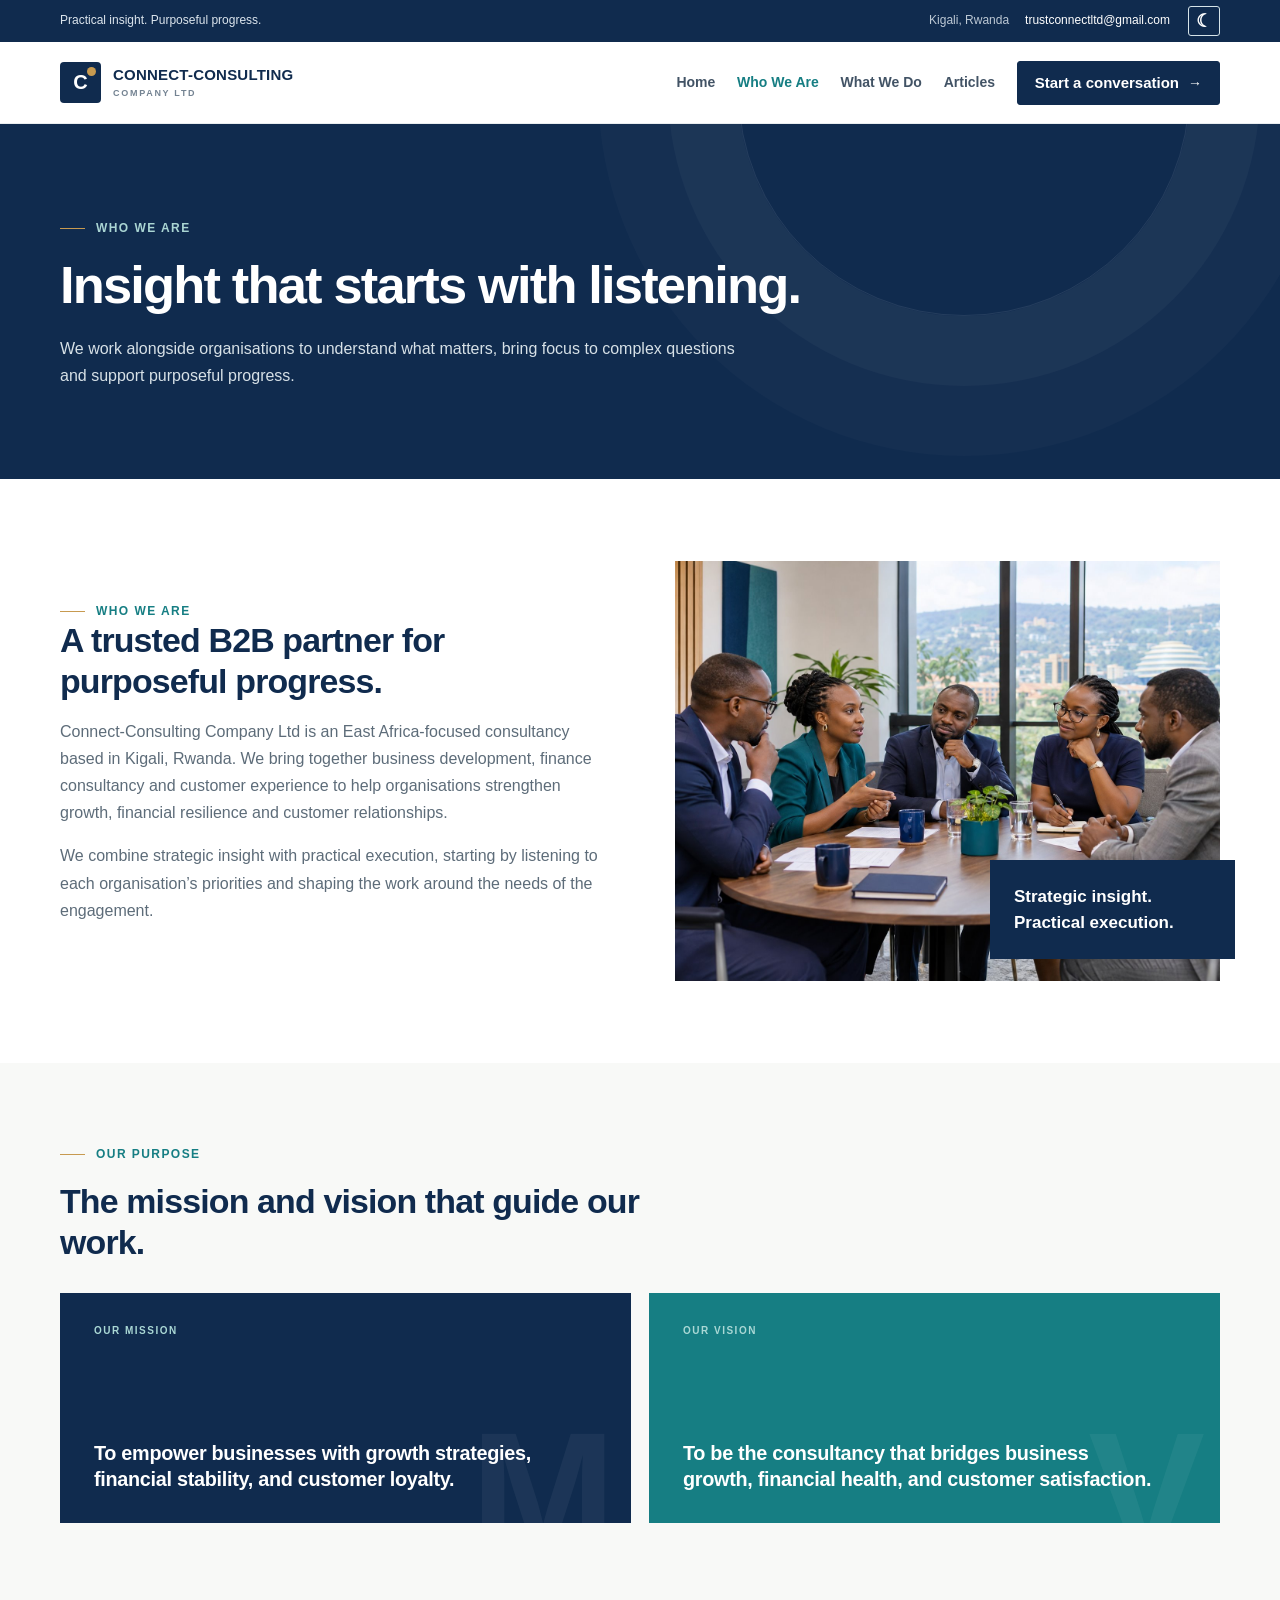
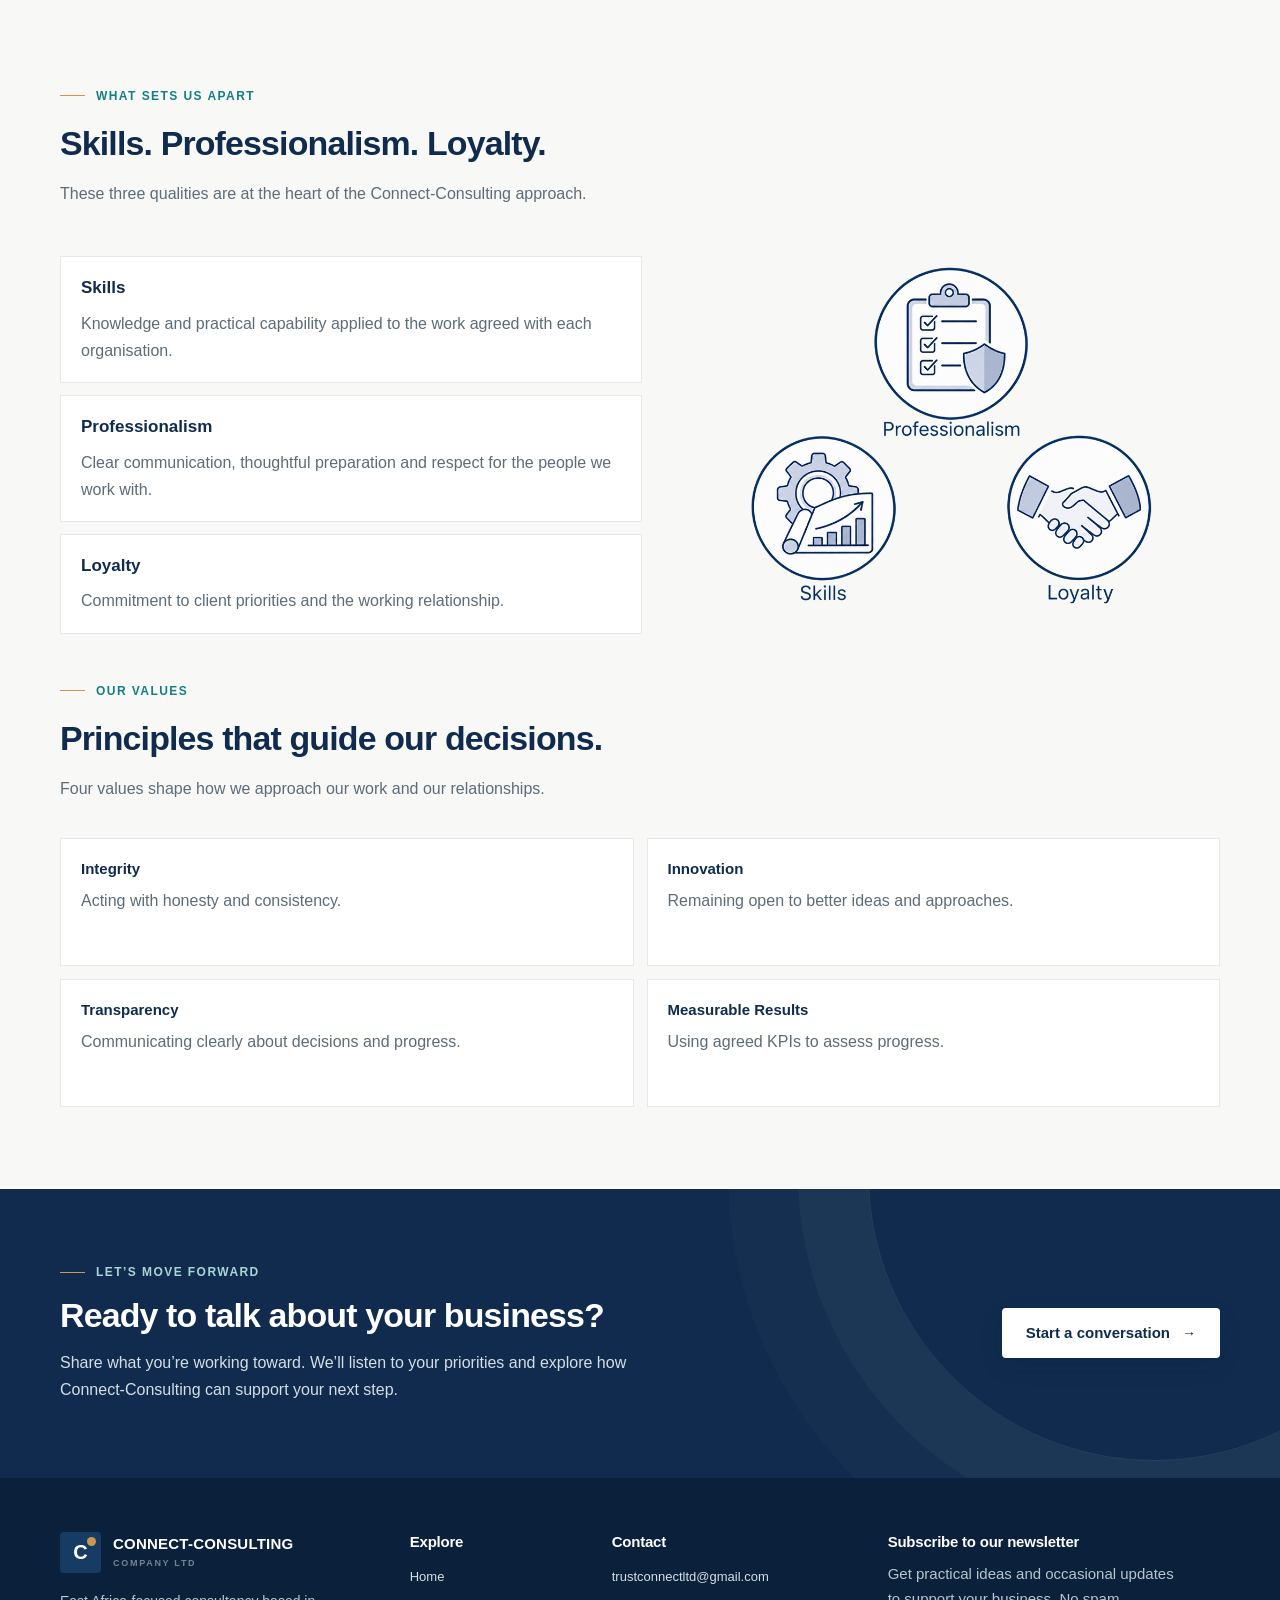
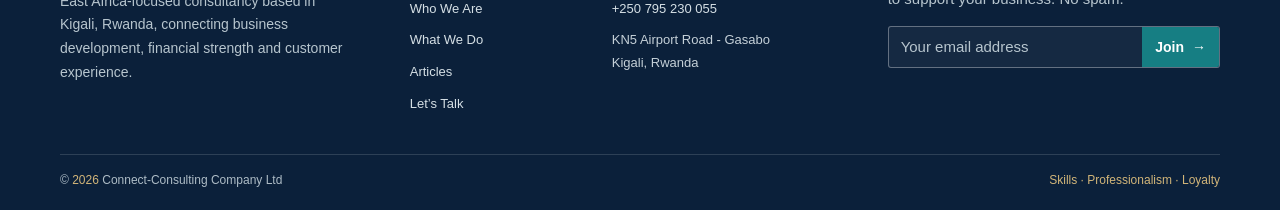
==== commit b73a6ac7: "Add page SEO metadata and structured data" ====
--- a/about.html
+++ b/about.html
@@ -1,7 +1,86 @@
 <!doctype html><html lang="en"><head>  <meta charset="utf-8"><meta name="viewport" content="width=device-width, initial-scale=1">
   <script>try{document.documentElement.dataset.theme=localStorage.getItem("connect-consulting-theme")==="dark"?"dark":"light";}catch(e){document.documentElement.dataset.theme="light";}</script><meta name="theme-color" content="#102b4e">
   <link rel="preconnect" href="https://fonts.googleapis.com"><link rel="preconnect" href="https://fonts.gstatic.com" crossorigin>
-  <link href="https://fonts.googleapis.com/css2?family=Inter:wght@400;500;600;700&family=Manrope:wght@400;500;600;700;800&display=swap" rel="stylesheet"><link rel="stylesheet" href="site.css?v=dark-menu-contrast-20261125"><meta name="description" content="Learn about Connect-Consulting Company Ltd, our principles and how we work."><title>Who We Are | Connect-Consulting Company Ltd</title></head><body><div class="topline"><div class="wrap"><span>Practical insight. Purposeful progress.</span><div class="top-meta"><span>Kigali, Rwanda</span><a href="mailto:trustconnectltd@gmail.com">trustconnectltd@gmail.com</a><div class="site-controls" aria-label="Appearance settings"><button class="site-pref-btn theme-toggle" id="theme-toggle" type="button" aria-label="Switch to dark theme" title="Dark theme">☾</button></div></div></div></div>
+  <link href="https://fonts.googleapis.com/css2?family=Roboto:wght@400;500;700&display=swap" rel="stylesheet"><link rel="stylesheet" href="site.css?v=dark-menu-white-lines-20261125"><meta name="description" content="Meet Connect-Consulting Company Ltd, a Kigali-based B2B consultancy guided by Skills, Professionalism and Loyalty to support purposeful business progress."><title>About Connect-Consulting | Kigali Business Consultancy</title>
+  <link rel="canonical" href="https://ithandcompany-bit.github.io/connect-consulting/about.html">
+  <meta name="author" content="Connect-Consulting Company Ltd">
+  <meta name="robots" content="index,follow,max-image-preview:large">
+  <meta property="og:type" content="website">
+  <meta property="og:site_name" content="Connect-Consulting Company Ltd">
+  <meta property="og:locale" content="en_RW">
+  <meta property="og:title" content="About Connect-Consulting | Kigali Business Consultancy">
+  <meta property="og:description" content="Meet Connect-Consulting Company Ltd, a Kigali-based B2B consultancy guided by Skills, Professionalism and Loyalty to support purposeful business progress.">
+  <meta property="og:url" content="https://ithandcompany-bit.github.io/connect-consulting/about.html">
+  <meta property="og:image" content="https://ithandcompany-bit.github.io/connect-consulting/about-roundtable-consulting.jpg">
+  <meta property="og:image:alt" content="Business leaders collaborating in a consulting discussion">
+  <meta name="twitter:card" content="summary_large_image">
+  <meta name="twitter:title" content="About Connect-Consulting | Kigali Business Consultancy">
+  <meta name="twitter:description" content="Meet Connect-Consulting Company Ltd, a Kigali-based B2B consultancy guided by Skills, Professionalism and Loyalty to support purposeful business progress.">
+  <meta name="twitter:image" content="https://ithandcompany-bit.github.io/connect-consulting/about-roundtable-consulting.jpg">
+  <meta name="twitter:image:alt" content="Business leaders collaborating in a consulting discussion">
+  <script type="application/ld+json">{
+  "@context": "https://schema.org",
+  "@graph": [
+    {
+      "@type": "Organization",
+      "@id": "https://ithandcompany-bit.github.io/connect-consulting/#organization",
+      "name": "Connect-Consulting Company Ltd",
+      "url": "https://ithandcompany-bit.github.io/connect-consulting/",
+      "email": "trustconnectltd@gmail.com",
+      "telephone": "+250795230055",
+      "description": "An East Africa-focused consultancy based in Kigali, Rwanda, providing business development, finance consultancy and customer experience consultancy.",
+      "address": {
+        "@type": "PostalAddress",
+        "streetAddress": "KN5 Airport Road",
+        "addressLocality": "Kigali",
+        "addressRegion": "Gasabo",
+        "addressCountry": "RW"
+      },
+      "areaServed": {
+        "@type": "Place",
+        "name": "East Africa"
+      },
+      "contactPoint": {
+        "@type": "ContactPoint",
+        "contactType": "Business enquiries",
+        "telephone": "+250795230055",
+        "email": "trustconnectltd@gmail.com",
+        "availableLanguage": [
+          "English"
+        ]
+      },
+      "knowsAbout": [
+        "Business development consultancy",
+        "Finance consultancy",
+        "Customer experience consultancy"
+      ]
+    },
+    {
+      "@type": "WebSite",
+      "@id": "https://ithandcompany-bit.github.io/connect-consulting/#website",
+      "url": "https://ithandcompany-bit.github.io/connect-consulting/",
+      "name": "Connect-Consulting Company Ltd",
+      "publisher": {
+        "@id": "https://ithandcompany-bit.github.io/connect-consulting/#organization"
+      },
+      "inLanguage": "en"
+    },
+    {
+      "@type": "AboutPage",
+      "@id": "https://ithandcompany-bit.github.io/connect-consulting/about.html#webpage",
+      "url": "https://ithandcompany-bit.github.io/connect-consulting/about.html",
+      "name": "About Connect-Consulting Company Ltd",
+      "description": "Meet Connect-Consulting Company Ltd, a Kigali-based B2B consultancy guided by Skills, Professionalism and Loyalty to support purposeful business progress.",
+      "isPartOf": {
+        "@id": "https://ithandcompany-bit.github.io/connect-consulting/#website"
+      },
+      "about": {
+        "@id": "https://ithandcompany-bit.github.io/connect-consulting/#organization"
+      },
+      "inLanguage": "en"
+    }
+  ]
+}</script></head><body><div class="topline"><div class="wrap"><span>Practical insight. Purposeful progress.</span><div class="top-meta"><span>Kigali, Rwanda</span><a href="mailto:trustconnectltd@gmail.com">trustconnectltd@gmail.com</a><div class="site-controls" aria-label="Appearance settings"><button class="site-pref-btn theme-toggle" id="theme-toggle" type="button" aria-label="Switch to dark theme" title="Dark theme">☾</button></div></div></div></div>
 <header class="navbar"><div class="wrap nav-inner"><a class="brand" href="index.html" aria-label="Connect-Consulting home"><span class="brand-mark">C</span><span class="brand-name">CONNECT-CONSULTING<small>COMPANY LTD</small></span></a><button class="menu-toggle" aria-label="Open navigation" aria-expanded="false">☰</button><nav class="nav-links" aria-label="Main navigation"><a href="index.html">Home</a><a href="about.html" aria-current="page">Who We Are</a><a href="services.html">What We Do</a><a href="insights.html">Articles</a><a class="nav-cta" href="contact.html">Start a conversation <span class="arrow" aria-hidden="true">→</span></a></nav></div></header><main><section class="page-hero"><div class="wrap"><div class="eyebrow">Who We Are</div><h1>Insight that starts with listening.</h1><p>We work alongside organisations to understand what matters, bring focus to complex questions and support purposeful progress.</p></div></section>
 <section class="page-body"><div class="wrap split"><div class="prose"><div class="eyebrow">Who we are</div><h2>A trusted B2B partner for purposeful progress.</h2><p>Connect-Consulting Company Ltd is an East Africa-focused consultancy based in Kigali, Rwanda. We bring together business development, finance consultancy and customer experience to help organisations strengthen growth, financial resilience and customer relationships.</p><p>We combine strategic insight with practical execution, starting by listening to each organisation’s priorities and shaping the work around the needs of the engagement.</p></div><div class="page-photo"><img src="about-roundtable-consulting.jpg" alt="Business professionals sharing ideas around a table"><div class="quote-card">Strategic insight. Practical execution.</div></div></div></section><section class="mission-vision"><div class="wrap"><div class="section-head"><div class="eyebrow">Our purpose</div><h2>The mission and vision that guide our work.</h2></div><div class="mission-vision-grid"><article class="purpose-card"><span class="purpose-label">Our Mission</span><h3>To empower businesses with growth strategies, financial stability, and customer loyalty.</h3><span class="purpose-mark">M</span></article><article class="purpose-card vision-card"><span class="purpose-label">Our Vision</span><h3>To be the consultancy that bridges business growth, financial health, and customer satisfaction.</h3><span class="purpose-mark">V</span></article></div></div></section>
 <section class="about-work-testimonials"><div class="wrap about-work-testimonials-grid"><div class="about-work-column"><div class="section-head"><div class="eyebrow">What sets us apart</div><h2>Skills. Professionalism. Loyalty.</h2><p>These three qualities are at the heart of the Connect-Consulting approach.</p></div><figure class="about-values-illustration"><img src="about-values-illustration-transparent.png" alt="Visual symbols representing skills, professionalism and loyalty"></figure><div class="values"><article class="value"><b>Skills</b><p>Knowledge and practical capability applied to the work agreed with each organisation.</p></article><article class="value"><b>Professionalism</b><p>Clear communication, thoughtful preparation and respect for the people we work with.</p></article><article class="value"><b>Loyalty</b><p>Commitment to client priorities and the working relationship.</p></article></div></div><div class="about-testimonial-column"><div class="section-head"><div class="eyebrow">Our values</div><h2>Principles that guide our decisions.</h2><p>Four values shape how we approach our work and our relationships.</p></div><div class="values"><article class="value"><b>Integrity</b><p>Acting with honesty and consistency.</p></article><article class="value"><b>Innovation</b><p>Remaining open to better ideas and approaches.</p></article><article class="value"><b>Transparency</b><p>Communicating clearly about decisions and progress.</p></article><article class="value"><b>Measurable Results</b><p>Using agreed KPIs to assess progress.</p></article></div></div></div></section><section class="about-cta"><div class="wrap about-cta-inner"><div><div class="eyebrow">Let’s move forward</div><h2>Ready to talk about your business?</h2><p>Share what you’re working toward. We’ll listen to your priorities and explore how Connect-Consulting can support your next step.</p></div><a class="button button-light" href="contact.html">Start a conversation <span class="arrow" aria-hidden="true">→</span></a></div></section></main><footer class="site-footer"><div class="wrap footer-grid"><div class="footer-about"><a class="brand footer-brand-link" href="index.html"><span class="brand-mark">C</span><span class="brand-name">CONNECT-CONSULTING<small>COMPANY LTD</small></span></a><p>East Africa-focused consultancy based in Kigali, Rwanda, connecting business development, financial strength and customer experience.</p></div><div class="footer-nav"><h3>Explore</h3><a href="index.html">Home</a><a href="about.html">Who We Are</a><a href="services.html">What We Do</a><a href="insights.html">Articles</a><a href="contact.html">Let’s Talk</a></div><div class="footer-nav footer-contact"><h3>Contact</h3><a href="mailto:trustconnectltd@gmail.com">trustconnectltd@gmail.com</a><a href="tel:+250795230055">+250 795 230 055</a><span>KN5 Airport Road - Gasabo<br>Kigali, Rwanda</span></div><div class="footer-newsletter"><h3>Subscribe to our newsletter</h3><p>Get practical ideas and occasional updates to support your business. No spam.</p><form class="newsletter-form"><label class="visually-hidden" for="newsletter-email">Email address</label><div class="newsletter-fields"><input id="newsletter-email" name="email" type="email" autocomplete="email" placeholder="Your email address" required><button type="submit" aria-label="Subscribe to newsletter">Join <span class="arrow" aria-hidden="true">→</span></button></div></form></div></div><div class="wrap footer-bottom"><span>© <span class="year"></span> Connect-Consulting Company Ltd</span><span>Skills · Professionalism · Loyalty</span></div></footer><script>const toggle=document.querySelector('.menu-toggle'),nav=document.querySelector('.nav-links');toggle.addEventListener('click',()=>{const open=nav.classList.toggle('open');toggle.setAttribute('aria-expanded',open);toggle.setAttribute('aria-label',open?'Close navigation':'Open navigation');toggle.textContent=open?'×':'☰'});nav.querySelectorAll('a').forEach(link=>link.addEventListener('click',()=>{nav.classList.remove('open');toggle.setAttribute('aria-expanded','false');toggle.textContent='☰'}));document.querySelectorAll('.year').forEach(el=>el.textContent=new Date().getFullYear());</script><script>(()=>{const carousel=document.querySelector(".testimonial-carousel");if(!carousel)return;const slides=[...carousel.querySelectorAll("[data-testimonial-slide]")];let current=0;const show=index=>{current=(index+slides.length)%slides.length;slides.forEach((slide,i)=>{const active=i===current;slide.hidden=!active;slide.classList.toggle("is-active",active);slide.setAttribute("aria-hidden",String(!active));slide.setAttribute("aria-label","Client testimonial")})};carousel.querySelector(".testimonial-previous").addEventListener("click",()=>show(current-1));carousel.querySelector(".testimonial-next").addEventListener("click",()=>show(current+1));show(0)})();</script><script src="site-preferences.js?v=theme-only-20261120"></script>
--- a/site.css
+++ b/site.css
@@ -1,5 +1,5 @@
 
-    :root{--navy:#102b4e;--navy2:#173c63;--teal:#167e83;--teal-light:#e7f3f2;--gold:#c79a50;--ink:#172b3e;--muted:#5d6c79;--paper:#f8f9f7;--white:#fff;--line:#e4e9ea;--shadow:0 22px 60px #102b4e15;--sans:'Inter',sans-serif;--display:'Manrope',sans-serif}
+    :root{--navy:#102b4e;--navy2:#173c63;--teal:#167e83;--teal-light:#e7f3f2;--gold:#c79a50;--ink:#172b3e;--muted:#5d6c79;--paper:#f8f9f7;--white:#fff;--line:#e4e9ea;--shadow:0 22px 60px #102b4e15;--sans:'Roboto',Arial,sans-serif;--display:'Roboto',Arial,sans-serif}
     *{box-sizing:border-box}html{scroll-behavior:smooth;scroll-padding-top:90px}body{margin:0;color:var(--ink);font-family:var(--sans);font-size:15px;line-height:1.65;background:var(--white)}a{color:inherit;text-decoration:none}button{font:inherit}.wrap{width:min(1160px,calc(100% - 48px));margin:auto}.eyebrow{display:flex;align-items:center;gap:11px;text-transform:uppercase;letter-spacing:.15em;font-size:11px;font-weight:700;color:var(--teal)}.eyebrow:before{content:"";width:25px;height:1px;background:var(--gold)}h1,h2,h3{font-family:var(--display);line-height:1.14;letter-spacing:-.045em;margin:0;color:var(--navy)}h1{font-size:clamp(46px,6vw,76px);font-weight:600}h2{font-size:clamp(33px,4vw,48px);font-weight:600}h3{font-size:21px;font-weight:700}.lead{font-size:18px;color:var(--muted);line-height:1.7}.section{padding:105px 0}.section-head{max-width:640px;margin-bottom:45px}.section-head .eyebrow{margin-bottom:18px}.section-head p{margin:17px 0 0;color:var(--muted);font-size:16px}.button{display:inline-flex;align-items:center;justify-content:center;gap:12px;min-height:52px;padding:0 23px;border-radius:4px;font-size:13px;font-weight:700;transition:.2s ease;border:1px solid transparent}.button:hover{transform:translateY(-2px)}.button-primary{background:var(--teal);color:#fff}.button-primary:hover{background:#116a70}.button-outline{border-color:#ffffff80;color:#fff}.button-light{background:#fff;color:var(--navy);box-shadow:0 8px 24px #071e3518}.arrow{font-size:18px;line-height:1}
     .topline{background:var(--navy);color:#dce5ed;font-size:11px}.topline .wrap{height:35px;display:flex;justify-content:space-between;align-items:center}.topline a{color:#fff}.top-meta{display:flex;gap:24px}.top-meta span{opacity:.85}.navbar{height:82px;display:flex;align-items:center;background:#fff;position:sticky;top:0;z-index:10;border-bottom:1px solid #e9edef}.nav-inner{display:flex;align-items:center;justify-content:space-between}.brand{display:flex;align-items:center;gap:12px;color:var(--navy)}.brand-mark{width:41px;height:41px;border-radius:4px;background:var(--navy);display:grid;place-items:center;color:white;font-family:var(--display);font-size:20px;font-weight:700;position:relative}.brand-mark:after{content:"";position:absolute;width:9px;height:9px;background:var(--gold);border-radius:50%;right:5px;top:5px}.brand-name{font:800 15px/1.12 var(--display);letter-spacing:.015em}.brand-name small{display:block;font:600 9px var(--sans);letter-spacing:.19em;color:#748392;margin-top:5px}.nav-links{display:flex;align-items:center;gap:28px;font-size:14px;font-weight:600;color:#425365}.nav-links a:hover{color:var(--teal)}.nav-cta{padding:12px 17px;background:var(--navy);color:white!important;border-radius:3px}.menu-toggle{display:none;border:0;background:none;color:var(--navy);font-size:26px}
     .hero{background:var(--navy);color:#fff;position:relative;overflow:hidden;min-height:615px}.hero:before{content:"";position:absolute;inset:0 0 0 50%;background:linear-gradient(90deg,var(--navy) 0%,#102b4e55 37%,#102b4e08 100%),url('https://images.unsplash.com/photo-1497366754035-f200968a6e72?auto=format&fit=crop&w=1500&q=85') center/cover}.hero:after{content:"";position:absolute;width:540px;height:540px;border:1px solid #ffffff12;border-radius:50%;right:30%;top:-260px;box-shadow:0 0 0 75px #ffffff06,0 0 0 150px #ffffff04;pointer-events:none}.hero-content{position:relative;z-index:1;max-width:650px;padding:105px 0 110px}.hero .eyebrow{color:#b4dada;margin-bottom:23px}.hero h1{color:#fff;max-width:640px}.hero h1 span{color:#a7d6d3}.hero .lead{color:#d8e0e6;max-width:540px;margin:25px 0 31px;font-size:17px}.hero-actions{display:flex;gap:13px;flex-wrap:wrap}.hero-note{display:flex;gap:13px;align-items:center;margin-top:55px;color:#d4e0e7;font-size:12px}.hero-note i{display:block;width:30px;height:1px;background:var(--gold)}.hero-note strong{color:#fff;font-weight:600}.hero-card{position:absolute;z-index:1;right:max(calc((100% - 1160px)/2),24px);bottom:39px;padding:18px 21px;background:#fff;color:var(--navy);box-shadow:var(--shadow);width:215px}.hero-card small{font-size:10px;text-transform:uppercase;letter-spacing:.13em;color:var(--teal);font-weight:700}.hero-card p{font:700 16px/1.4 var(--display);margin:7px 0 0}
@@ -620,7 +620,7 @@
 html[data-theme="dark"] .nav-links .nav-cta[aria-current="page"]:hover{background:#d7b16f!important;border-color:#d7b16f!important;color:#102b4e!important}
 
 
-/* Dark-theme menu button: visible whenever the compact navigation is active. */
+/* Dark-theme menu button: transparent surface with white hamburger lines. */
 @media(max-width:900px){
   html[data-theme="dark"] .menu-toggle{
     display:grid;
@@ -628,32 +628,63 @@
     width:42px;
     height:40px;
     padding:0;
-    color:#f4f8fb!important;
-    background:#173c5a;
-    border:1px solid #52718a;
+    color:#fff!important;
+    background:transparent!important;
+    border:0!important;
     border-radius:4px;
     font-size:24px;
     font-weight:700;
     line-height:1;
     cursor:pointer;
-    box-shadow:0 2px 8px #00000030;
-    transition:background-color .2s,border-color .2s,color .2s,box-shadow .2s;
+    box-shadow:none!important;
+    text-shadow:0 1px 3px #00000055;
+    transition:color .2s,opacity .2s,outline-color .2s;
   }
   html[data-theme="dark"] .menu-toggle:hover{
     color:#fff!important;
-    background:#167e83;
-    border-color:#69c3bd;
-    box-shadow:0 0 0 2px #54bcb633;
+    background:transparent!important;
+    border-color:transparent!important;
+    box-shadow:none!important;
+    opacity:.82;
   }
   html[data-theme="dark"] .menu-toggle:focus-visible{
     outline:3px solid #d7b16f;
     outline-offset:3px;
     color:#fff!important;
-    background:#167e83;
+    background:transparent!important;
   }
   html[data-theme="dark"] .menu-toggle[aria-expanded="true"]{
     color:#fff!important;
-    background:#167e83;
-    border-color:#69c3bd;
-  }
-}
+    background:transparent!important;
+    border-color:transparent!important;
+    box-shadow:none!important;
+  }
+}
+
+
+/* Consistent, readable sans-serif typography inspired by JW.org's restrained type hierarchy.
+   The site's own navy, teal and gold colours and page layouts remain unchanged. */
+html{font-size:16px;-webkit-text-size-adjust:100%}
+body{font-family:var(--sans)!important;font-size:16px!important;font-weight:400;line-height:1.65!important;letter-spacing:normal}
+h1,h2,h3,h4,h5,h6{font-family:var(--display)!important;font-weight:700!important;letter-spacing:-.02em}
+h1{font-size:clamp(2.125rem,4.1vw,3.375rem)!important;line-height:1.12!important;letter-spacing:-.035em!important}
+h2{font-size:clamp(1.625rem,2.65vw,2.25rem)!important;line-height:1.2!important;letter-spacing:-.025em!important}
+h3{font-size:clamp(1.1875rem,1.55vw,1.375rem)!important;line-height:1.3!important;letter-spacing:-.015em!important}
+h4,h5,h6{font-size:1rem!important;line-height:1.35!important}
+body p:not(.footer-about p):not(.footer-newsletter p):not(.feature-copy p):not(.article-copy p):not(.form-note):not(.subscribe-note):not(.article-disclaimer){font-family:var(--sans)!important;font-size:16px!important;font-weight:400!important;line-height:1.7!important}
+.article-body p{font-size:16px!important;line-height:1.8!important}
+.lead,.article-deck{font-size:18px!important;line-height:1.65!important}
+.button,.nav-links a,.text-link,.service-card a,.topic-copy>span{font-family:var(--sans)!important;font-weight:700!important}
+.eyebrow{font-family:var(--sans)!important;font-weight:700!important;letter-spacing:.12em}
+.article-body h2{font-size:24px!important;line-height:1.32!important}
+.subservice-copy h3,.related-card h3,.case h3,.topic-copy h3{font-size:19px!important;line-height:1.35!important}
+.footer h3,.footer-nav h3,.footer-newsletter h3{font-size:15px!important;line-height:1.35!important}
+.footer-about p,.footer-newsletter p{font-size:12px!important;line-height:1.7!important}
+@media(max-width:700px){
+  body{font-size:16px!important;line-height:1.65!important}
+  h1{font-size:clamp(2rem,8.5vw,2.5rem)!important;line-height:1.14!important}
+  h2{font-size:clamp(1.55rem,6.4vw,1.9rem)!important;line-height:1.22!important}
+  h3{font-size:19px!important;line-height:1.3!important}
+  body p:not(.footer-about p):not(.footer-newsletter p):not(.feature-copy p):not(.article-copy p):not(.form-note):not(.subscribe-note):not(.article-disclaimer){font-size:16px!important;line-height:1.7!important}
+  .lead,.article-deck{font-size:17px!important;line-height:1.65!important}
+}
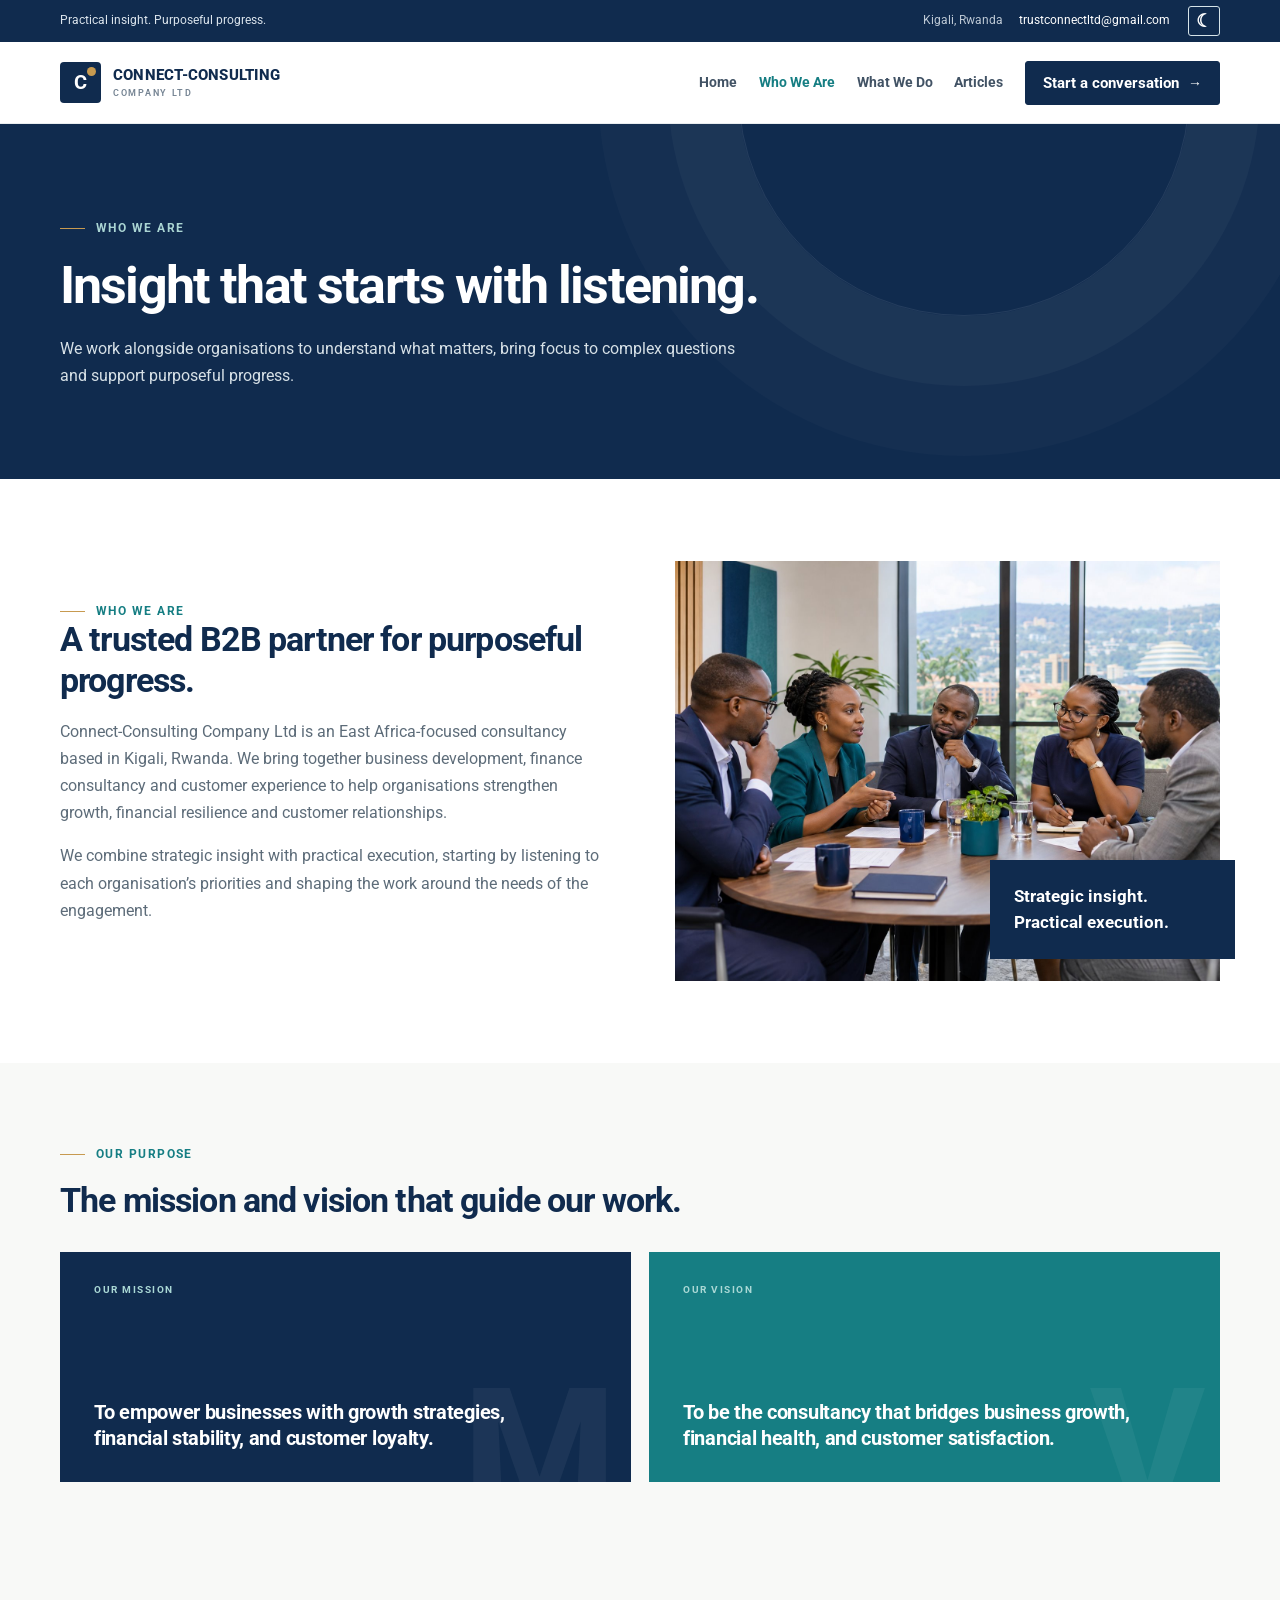
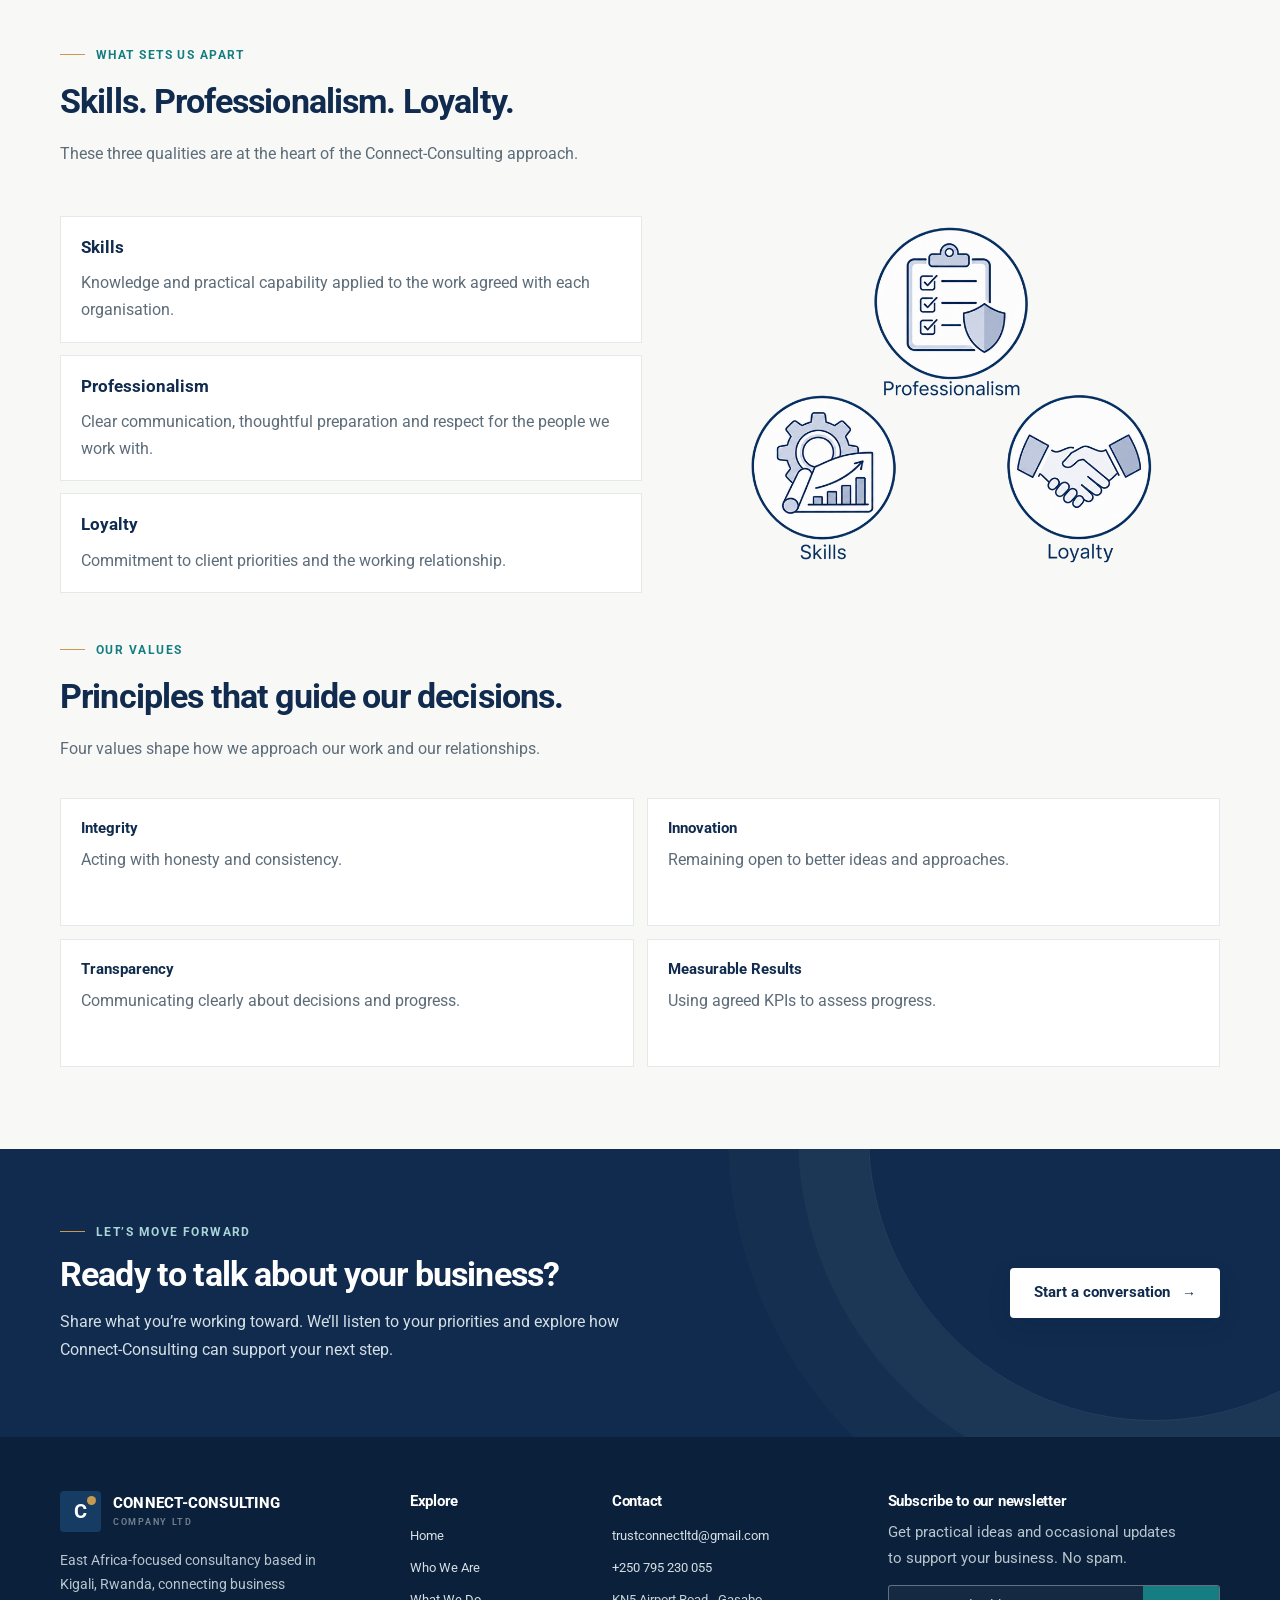
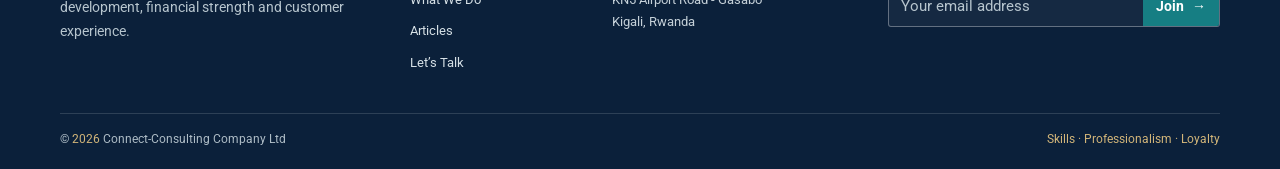
==== commit 21e071ee: "Refresh stylesheet cache for typography update" ====
--- a/about.html
+++ b/about.html
@@ -1,7 +1,7 @@
 <!doctype html><html lang="en"><head>  <meta charset="utf-8"><meta name="viewport" content="width=device-width, initial-scale=1">
   <script>try{document.documentElement.dataset.theme=localStorage.getItem("connect-consulting-theme")==="dark"?"dark":"light";}catch(e){document.documentElement.dataset.theme="light";}</script><meta name="theme-color" content="#102b4e">
   <link rel="preconnect" href="https://fonts.googleapis.com"><link rel="preconnect" href="https://fonts.gstatic.com" crossorigin>
-  <link href="https://fonts.googleapis.com/css2?family=Roboto:wght@400;500;700&display=swap" rel="stylesheet"><link rel="stylesheet" href="site.css?v=dark-menu-white-lines-20261125"><meta name="description" content="Meet Connect-Consulting Company Ltd, a Kigali-based B2B consultancy guided by Skills, Professionalism and Loyalty to support purposeful business progress."><title>About Connect-Consulting | Kigali Business Consultancy</title>
+  <link href="https://fonts.googleapis.com/css2?family=Roboto:wght@400;500;700&display=swap" rel="stylesheet"><link rel="stylesheet" href="site.css?v=typography-seo-update-20261125"><meta name="description" content="Meet Connect-Consulting Company Ltd, a Kigali-based B2B consultancy guided by Skills, Professionalism and Loyalty to support purposeful business progress."><title>About Connect-Consulting | Kigali Business Consultancy</title>
   <link rel="canonical" href="https://ithandcompany-bit.github.io/connect-consulting/about.html">
   <meta name="author" content="Connect-Consulting Company Ltd">
   <meta name="robots" content="index,follow,max-image-preview:large">
--- a/site.css
+++ b/site.css
@@ -460,7 +460,7 @@
 
 /* Final typography system: accessible reading text with a clear visual hierarchy.
    Heading sizes and heading selectors are intentionally not changed. */
-:root{--sans:'Inter',sans-serif;--display:'Manrope',sans-serif}
+:root{--sans:'Roboto',Arial,sans-serif;--display:'Roboto',Arial,sans-serif}
 body{
   font-family:var(--sans);
   font-size:16px;
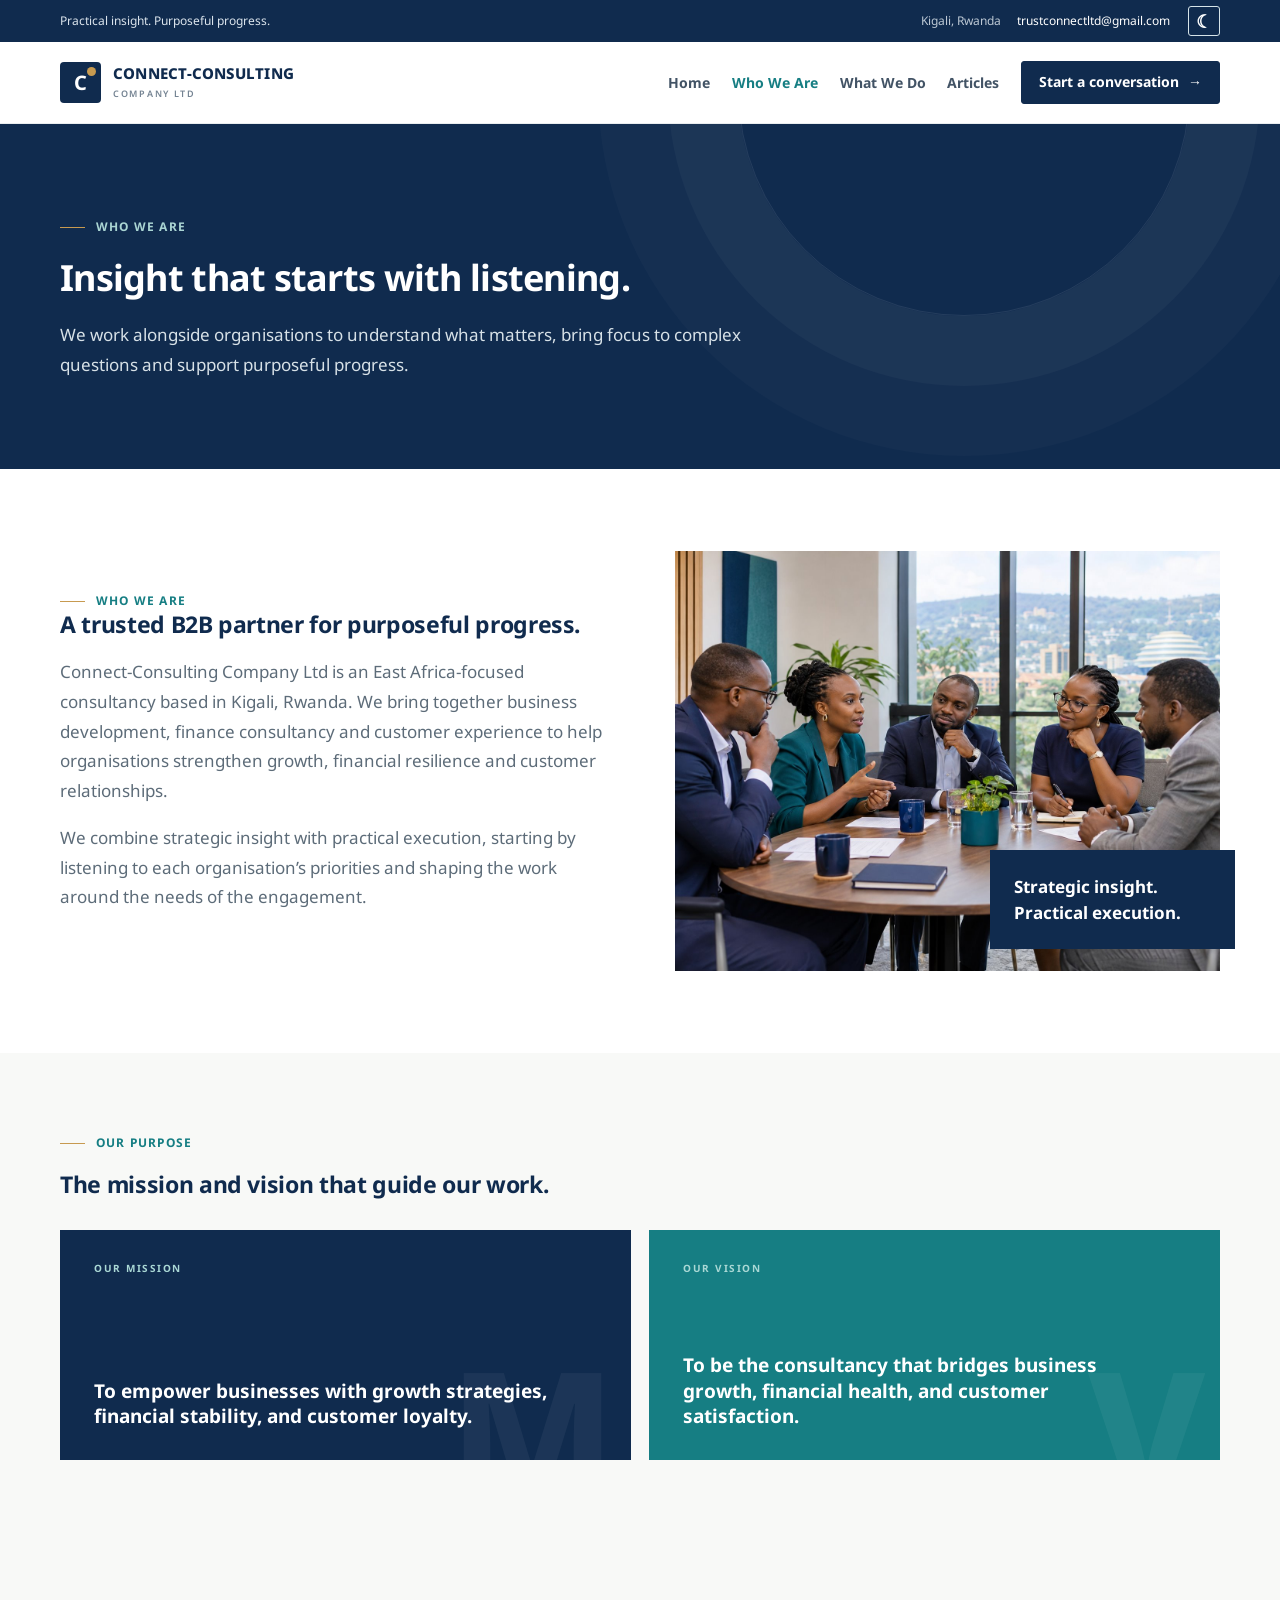
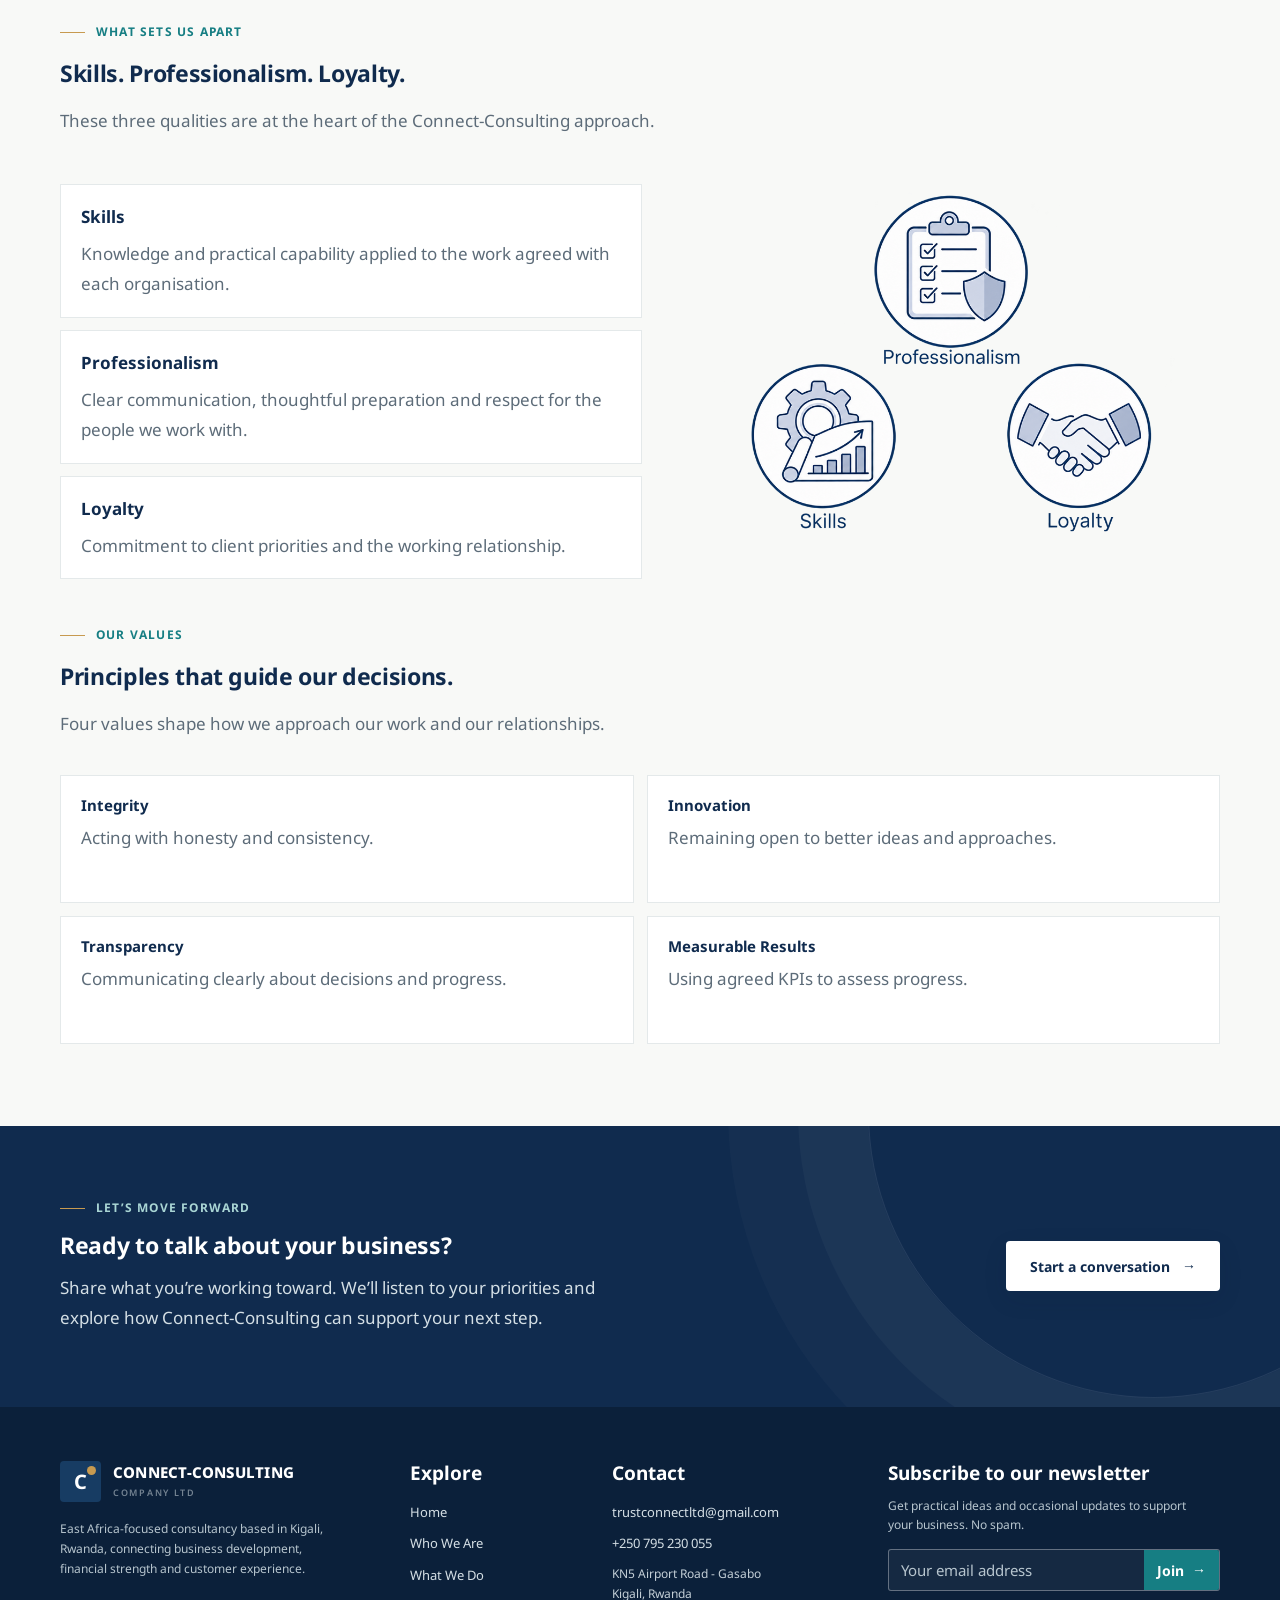
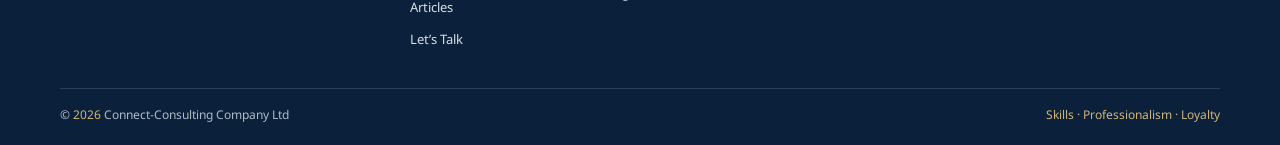
==== commit 89ba9b33: "Load new Noto Sans typography and stylesheet version" ====
--- a/about.html
+++ b/about.html
@@ -1,7 +1,7 @@
 <!doctype html><html lang="en"><head>  <meta charset="utf-8"><meta name="viewport" content="width=device-width, initial-scale=1">
   <script>try{document.documentElement.dataset.theme=localStorage.getItem("connect-consulting-theme")==="dark"?"dark":"light";}catch(e){document.documentElement.dataset.theme="light";}</script><meta name="theme-color" content="#102b4e">
   <link rel="preconnect" href="https://fonts.googleapis.com"><link rel="preconnect" href="https://fonts.gstatic.com" crossorigin>
-  <link href="https://fonts.googleapis.com/css2?family=Roboto:wght@400;500;700&display=swap" rel="stylesheet"><link rel="stylesheet" href="site.css?v=typography-seo-update-20261125"><meta name="description" content="Meet Connect-Consulting Company Ltd, a Kigali-based B2B consultancy guided by Skills, Professionalism and Loyalty to support purposeful business progress."><title>About Connect-Consulting | Kigali Business Consultancy</title>
+  <link href="https://fonts.googleapis.com/css2?family=Noto+Sans:wght@400;500;700&display=swap" rel="stylesheet"><link rel="stylesheet" href="site.css?v=jw-inspired-type-20261125"><meta name="description" content="Meet Connect-Consulting Company Ltd, a Kigali-based B2B consultancy guided by Skills, Professionalism and Loyalty to support purposeful business progress."><title>About Connect-Consulting | Kigali Business Consultancy</title>
   <link rel="canonical" href="https://ithandcompany-bit.github.io/connect-consulting/about.html">
   <meta name="author" content="Connect-Consulting Company Ltd">
   <meta name="robots" content="index,follow,max-image-preview:large">
--- a/site.css
+++ b/site.css
@@ -1,5 +1,5 @@
 
-    :root{--navy:#102b4e;--navy2:#173c63;--teal:#167e83;--teal-light:#e7f3f2;--gold:#c79a50;--ink:#172b3e;--muted:#5d6c79;--paper:#f8f9f7;--white:#fff;--line:#e4e9ea;--shadow:0 22px 60px #102b4e15;--sans:'Roboto',Arial,sans-serif;--display:'Roboto',Arial,sans-serif}
+    :root{--navy:#102b4e;--navy2:#173c63;--teal:#167e83;--teal-light:#e7f3f2;--gold:#c79a50;--ink:#172b3e;--muted:#5d6c79;--paper:#f8f9f7;--white:#fff;--line:#e4e9ea;--shadow:0 22px 60px #102b4e15;--sans:'Noto Sans',Arial,sans-serif;--display:'Noto Sans',Arial,sans-serif}
     *{box-sizing:border-box}html{scroll-behavior:smooth;scroll-padding-top:90px}body{margin:0;color:var(--ink);font-family:var(--sans);font-size:15px;line-height:1.65;background:var(--white)}a{color:inherit;text-decoration:none}button{font:inherit}.wrap{width:min(1160px,calc(100% - 48px));margin:auto}.eyebrow{display:flex;align-items:center;gap:11px;text-transform:uppercase;letter-spacing:.15em;font-size:11px;font-weight:700;color:var(--teal)}.eyebrow:before{content:"";width:25px;height:1px;background:var(--gold)}h1,h2,h3{font-family:var(--display);line-height:1.14;letter-spacing:-.045em;margin:0;color:var(--navy)}h1{font-size:clamp(46px,6vw,76px);font-weight:600}h2{font-size:clamp(33px,4vw,48px);font-weight:600}h3{font-size:21px;font-weight:700}.lead{font-size:18px;color:var(--muted);line-height:1.7}.section{padding:105px 0}.section-head{max-width:640px;margin-bottom:45px}.section-head .eyebrow{margin-bottom:18px}.section-head p{margin:17px 0 0;color:var(--muted);font-size:16px}.button{display:inline-flex;align-items:center;justify-content:center;gap:12px;min-height:52px;padding:0 23px;border-radius:4px;font-size:13px;font-weight:700;transition:.2s ease;border:1px solid transparent}.button:hover{transform:translateY(-2px)}.button-primary{background:var(--teal);color:#fff}.button-primary:hover{background:#116a70}.button-outline{border-color:#ffffff80;color:#fff}.button-light{background:#fff;color:var(--navy);box-shadow:0 8px 24px #071e3518}.arrow{font-size:18px;line-height:1}
     .topline{background:var(--navy);color:#dce5ed;font-size:11px}.topline .wrap{height:35px;display:flex;justify-content:space-between;align-items:center}.topline a{color:#fff}.top-meta{display:flex;gap:24px}.top-meta span{opacity:.85}.navbar{height:82px;display:flex;align-items:center;background:#fff;position:sticky;top:0;z-index:10;border-bottom:1px solid #e9edef}.nav-inner{display:flex;align-items:center;justify-content:space-between}.brand{display:flex;align-items:center;gap:12px;color:var(--navy)}.brand-mark{width:41px;height:41px;border-radius:4px;background:var(--navy);display:grid;place-items:center;color:white;font-family:var(--display);font-size:20px;font-weight:700;position:relative}.brand-mark:after{content:"";position:absolute;width:9px;height:9px;background:var(--gold);border-radius:50%;right:5px;top:5px}.brand-name{font:800 15px/1.12 var(--display);letter-spacing:.015em}.brand-name small{display:block;font:600 9px var(--sans);letter-spacing:.19em;color:#748392;margin-top:5px}.nav-links{display:flex;align-items:center;gap:28px;font-size:14px;font-weight:600;color:#425365}.nav-links a:hover{color:var(--teal)}.nav-cta{padding:12px 17px;background:var(--navy);color:white!important;border-radius:3px}.menu-toggle{display:none;border:0;background:none;color:var(--navy);font-size:26px}
     .hero{background:var(--navy);color:#fff;position:relative;overflow:hidden;min-height:615px}.hero:before{content:"";position:absolute;inset:0 0 0 50%;background:linear-gradient(90deg,var(--navy) 0%,#102b4e55 37%,#102b4e08 100%),url('https://images.unsplash.com/photo-1497366754035-f200968a6e72?auto=format&fit=crop&w=1500&q=85') center/cover}.hero:after{content:"";position:absolute;width:540px;height:540px;border:1px solid #ffffff12;border-radius:50%;right:30%;top:-260px;box-shadow:0 0 0 75px #ffffff06,0 0 0 150px #ffffff04;pointer-events:none}.hero-content{position:relative;z-index:1;max-width:650px;padding:105px 0 110px}.hero .eyebrow{color:#b4dada;margin-bottom:23px}.hero h1{color:#fff;max-width:640px}.hero h1 span{color:#a7d6d3}.hero .lead{color:#d8e0e6;max-width:540px;margin:25px 0 31px;font-size:17px}.hero-actions{display:flex;gap:13px;flex-wrap:wrap}.hero-note{display:flex;gap:13px;align-items:center;margin-top:55px;color:#d4e0e7;font-size:12px}.hero-note i{display:block;width:30px;height:1px;background:var(--gold)}.hero-note strong{color:#fff;font-weight:600}.hero-card{position:absolute;z-index:1;right:max(calc((100% - 1160px)/2),24px);bottom:39px;padding:18px 21px;background:#fff;color:var(--navy);box-shadow:var(--shadow);width:215px}.hero-card small{font-size:10px;text-transform:uppercase;letter-spacing:.13em;color:var(--teal);font-weight:700}.hero-card p{font:700 16px/1.4 var(--display);margin:7px 0 0}
@@ -460,7 +460,7 @@
 
 /* Final typography system: accessible reading text with a clear visual hierarchy.
    Heading sizes and heading selectors are intentionally not changed. */
-:root{--sans:'Roboto',Arial,sans-serif;--display:'Roboto',Arial,sans-serif}
+:root{--sans:'Noto Sans',Arial,sans-serif;--display:'Noto Sans',Arial,sans-serif}
 body{
   font-family:var(--sans);
   font-size:16px;
@@ -662,29 +662,86 @@
 }
 
 
-/* Consistent, readable sans-serif typography inspired by JW.org's restrained type hierarchy.
-   The site's own navy, teal and gold colours and page layouts remain unchanged. */
+
+/* Clear, consistent type hierarchy adapted from the JW.org reference.
+   Noto Sans is used as an accessible web-font alternative; existing brand colours/layouts remain intact. */
 html{font-size:16px;-webkit-text-size-adjust:100%}
-body{font-family:var(--sans)!important;font-size:16px!important;font-weight:400;line-height:1.65!important;letter-spacing:normal}
-h1,h2,h3,h4,h5,h6{font-family:var(--display)!important;font-weight:700!important;letter-spacing:-.02em}
-h1{font-size:clamp(2.125rem,4.1vw,3.375rem)!important;line-height:1.12!important;letter-spacing:-.035em!important}
-h2{font-size:clamp(1.625rem,2.65vw,2.25rem)!important;line-height:1.2!important;letter-spacing:-.025em!important}
-h3{font-size:clamp(1.1875rem,1.55vw,1.375rem)!important;line-height:1.3!important;letter-spacing:-.015em!important}
-h4,h5,h6{font-size:1rem!important;line-height:1.35!important}
-body p:not(.footer-about p):not(.footer-newsletter p):not(.feature-copy p):not(.article-copy p):not(.form-note):not(.subscribe-note):not(.article-disclaimer){font-family:var(--sans)!important;font-size:16px!important;font-weight:400!important;line-height:1.7!important}
-.article-body p{font-size:16px!important;line-height:1.8!important}
-.lead,.article-deck{font-size:18px!important;line-height:1.65!important}
-.button,.nav-links a,.text-link,.service-card a,.topic-copy>span{font-family:var(--sans)!important;font-weight:700!important}
-.eyebrow{font-family:var(--sans)!important;font-weight:700!important;letter-spacing:.12em}
-.article-body h2{font-size:24px!important;line-height:1.32!important}
-.subservice-copy h3,.related-card h3,.case h3,.topic-copy h3{font-size:19px!important;line-height:1.35!important}
-.footer h3,.footer-nav h3,.footer-newsletter h3{font-size:15px!important;line-height:1.35!important}
-.footer-about p,.footer-newsletter p{font-size:12px!important;line-height:1.7!important}
+body,button,input,select,textarea{
+  font-family:'Noto Sans',Arial,sans-serif!important;
+}
+body{
+  font-size:17px!important;
+  font-weight:400!important;
+  line-height:1.65!important;
+  letter-spacing:0!important;
+}
+h1,body .home-hero h1,body .page-hero h1,body .insights-hero h1,body .article-hero h1{
+  font-family:'Noto Sans',Arial,sans-serif!important;
+  font-size:clamp(30px,3vw,36px)!important;
+  font-weight:700!important;
+  line-height:1.25!important;
+  letter-spacing:-.02em!important;
+}
+h2,body .section-head h2,body .service-sticky h2,body .about-cta h2,
+body .insights-cta h2,body .article-cta h2,body .article-body h2,
+body .related-heading h2,body .insights-feature-copy h2{
+  font-family:'Noto Sans',Arial,sans-serif!important;
+  font-size:23px!important;
+  font-weight:700!important;
+  line-height:1.3!important;
+  letter-spacing:-.015em!important;
+}
+h3,body .service-card h3,body .case h3,body .topic-copy h3,body .step h3,
+body .footer h3,body .footer-nav h3,body .footer-newsletter h3,
+body .subservice-copy h3,body .purpose-card h3,body .related-card h3{
+  font-family:'Noto Sans',Arial,sans-serif!important;
+  font-size:19px!important;
+  font-weight:700!important;
+  line-height:1.35!important;
+  letter-spacing:0!important;
+}
+h4,h5,h6{
+  font-family:'Noto Sans',Arial,sans-serif!important;
+  font-size:16px!important;
+  font-weight:700!important;
+  line-height:1.35!important;
+}
+body p,body .prose p,body .article-body p{
+  font-family:'Noto Sans',Arial,sans-serif!important;
+  font-size:17px!important;
+  font-weight:400!important;
+  line-height:1.7!important;
+}
+body .lead,body .article-deck{
+  font-size:18px!important;
+  font-weight:400!important;
+  line-height:1.65!important;
+}
+body .eyebrow,body .nav-links a,body .button,body .text-link,
+body .service-card a,body .topic-copy>span{
+  font-family:'Noto Sans',Arial,sans-serif!important;
+  font-weight:700!important;
+}
+body .eyebrow{font-size:12px!important;line-height:1.4!important;letter-spacing:.1em!important}
+body .nav-links a{font-size:14px!important}
+body .button{font-size:14px!important}
+body .service-detail h2{font-size:23px!important}
+body .footer-about p,body .footer-newsletter p,body .footer-nav span{
+  font-size:12px!important;
+  line-height:1.65!important;
+}
 @media(max-width:700px){
   body{font-size:16px!important;line-height:1.65!important}
-  h1{font-size:clamp(2rem,8.5vw,2.5rem)!important;line-height:1.14!important}
-  h2{font-size:clamp(1.55rem,6.4vw,1.9rem)!important;line-height:1.22!important}
-  h3{font-size:19px!important;line-height:1.3!important}
-  body p:not(.footer-about p):not(.footer-newsletter p):not(.feature-copy p):not(.article-copy p):not(.form-note):not(.subscribe-note):not(.article-disclaimer){font-size:16px!important;line-height:1.7!important}
-  .lead,.article-deck{font-size:17px!important;line-height:1.65!important}
-}
+  h1,body .home-hero h1,body .page-hero h1,body .insights-hero h1,body .article-hero h1{
+    font-size:28px!important;
+    line-height:1.25!important;
+  }
+  h2,body .section-head h2,body .service-sticky h2,body .about-cta h2,
+  body .insights-cta h2,body .article-cta h2,body .article-body h2,
+  body .related-heading h2,body .insights-feature-copy h2{font-size:22px!important}
+  h3,body .service-card h3,body .case h3,body .topic-copy h3,body .step h3,
+  body .footer h3,body .footer-nav h3,body .footer-newsletter h3,
+  body .subservice-copy h3,body .purpose-card h3,body .related-card h3{font-size:18px!important}
+  body p,body .prose p,body .article-body p{font-size:16px!important;line-height:1.7!important}
+  body .lead,body .article-deck{font-size:17px!important}
+}
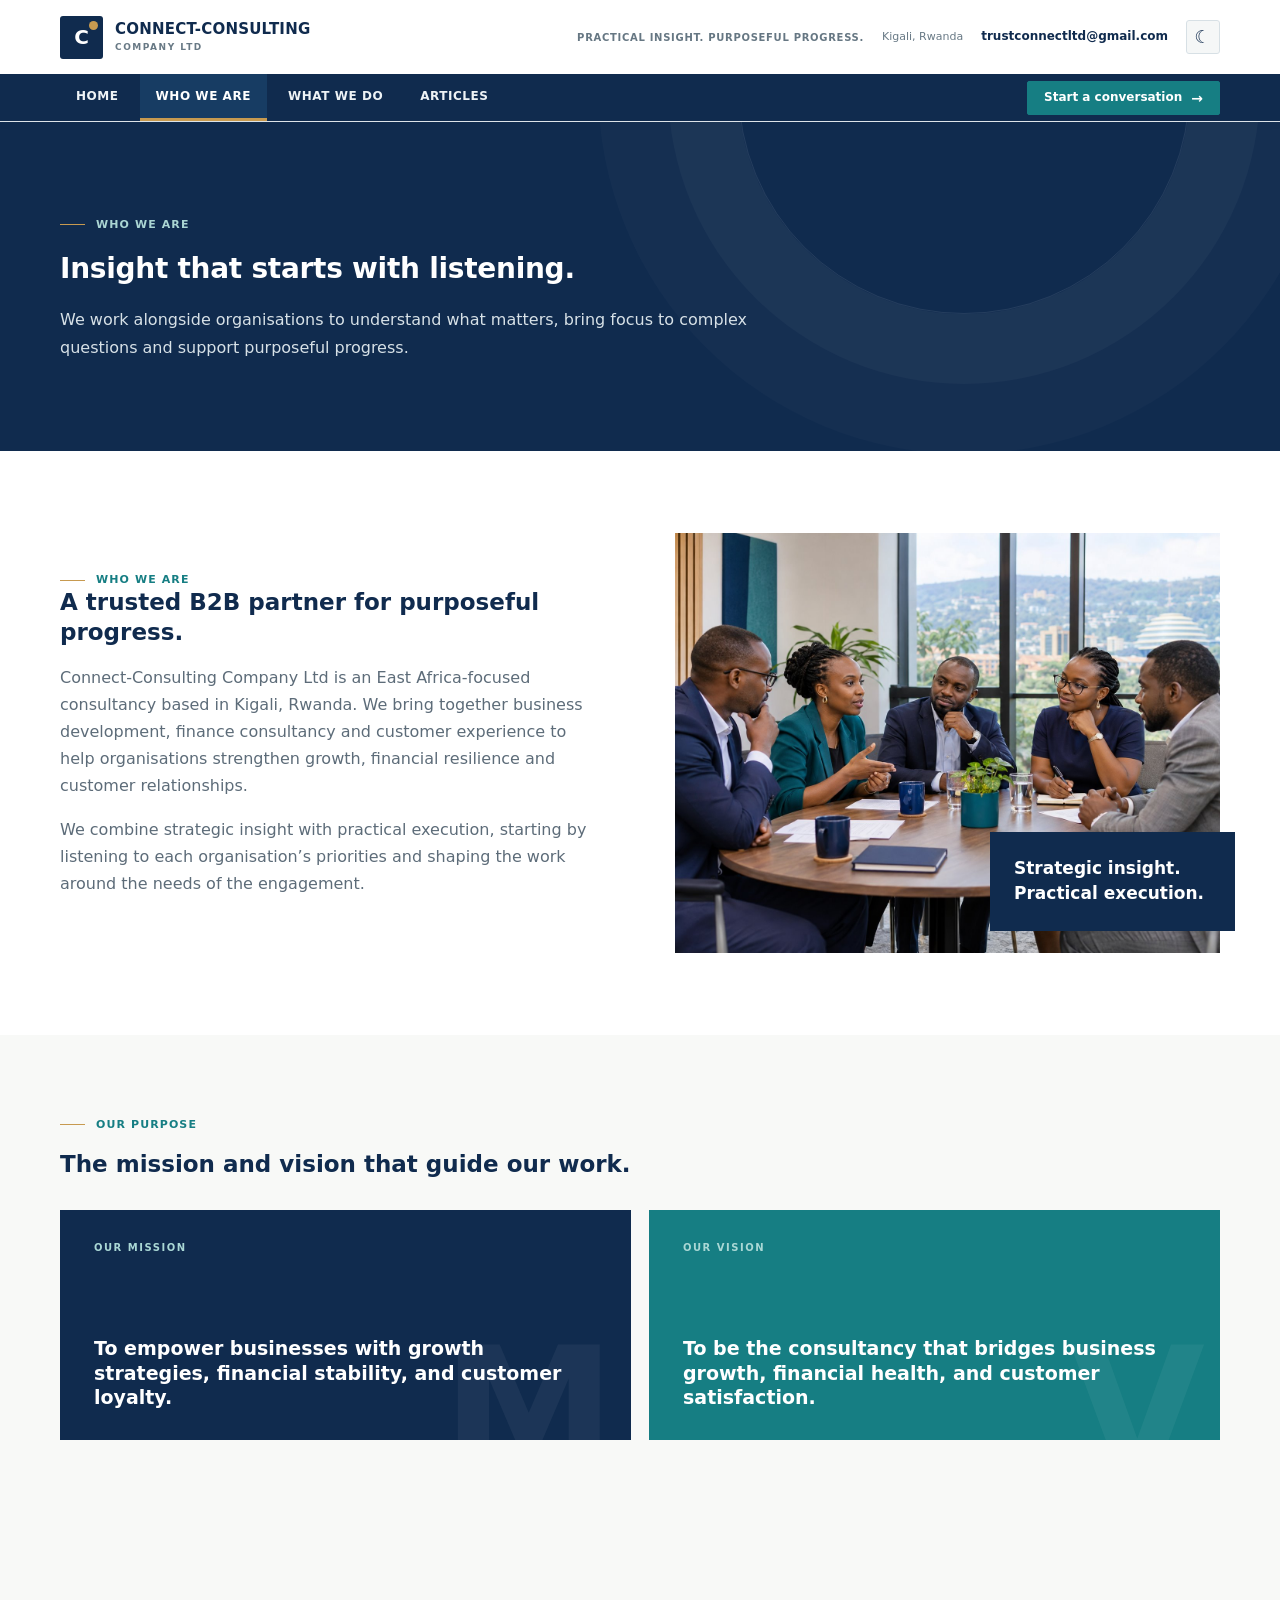
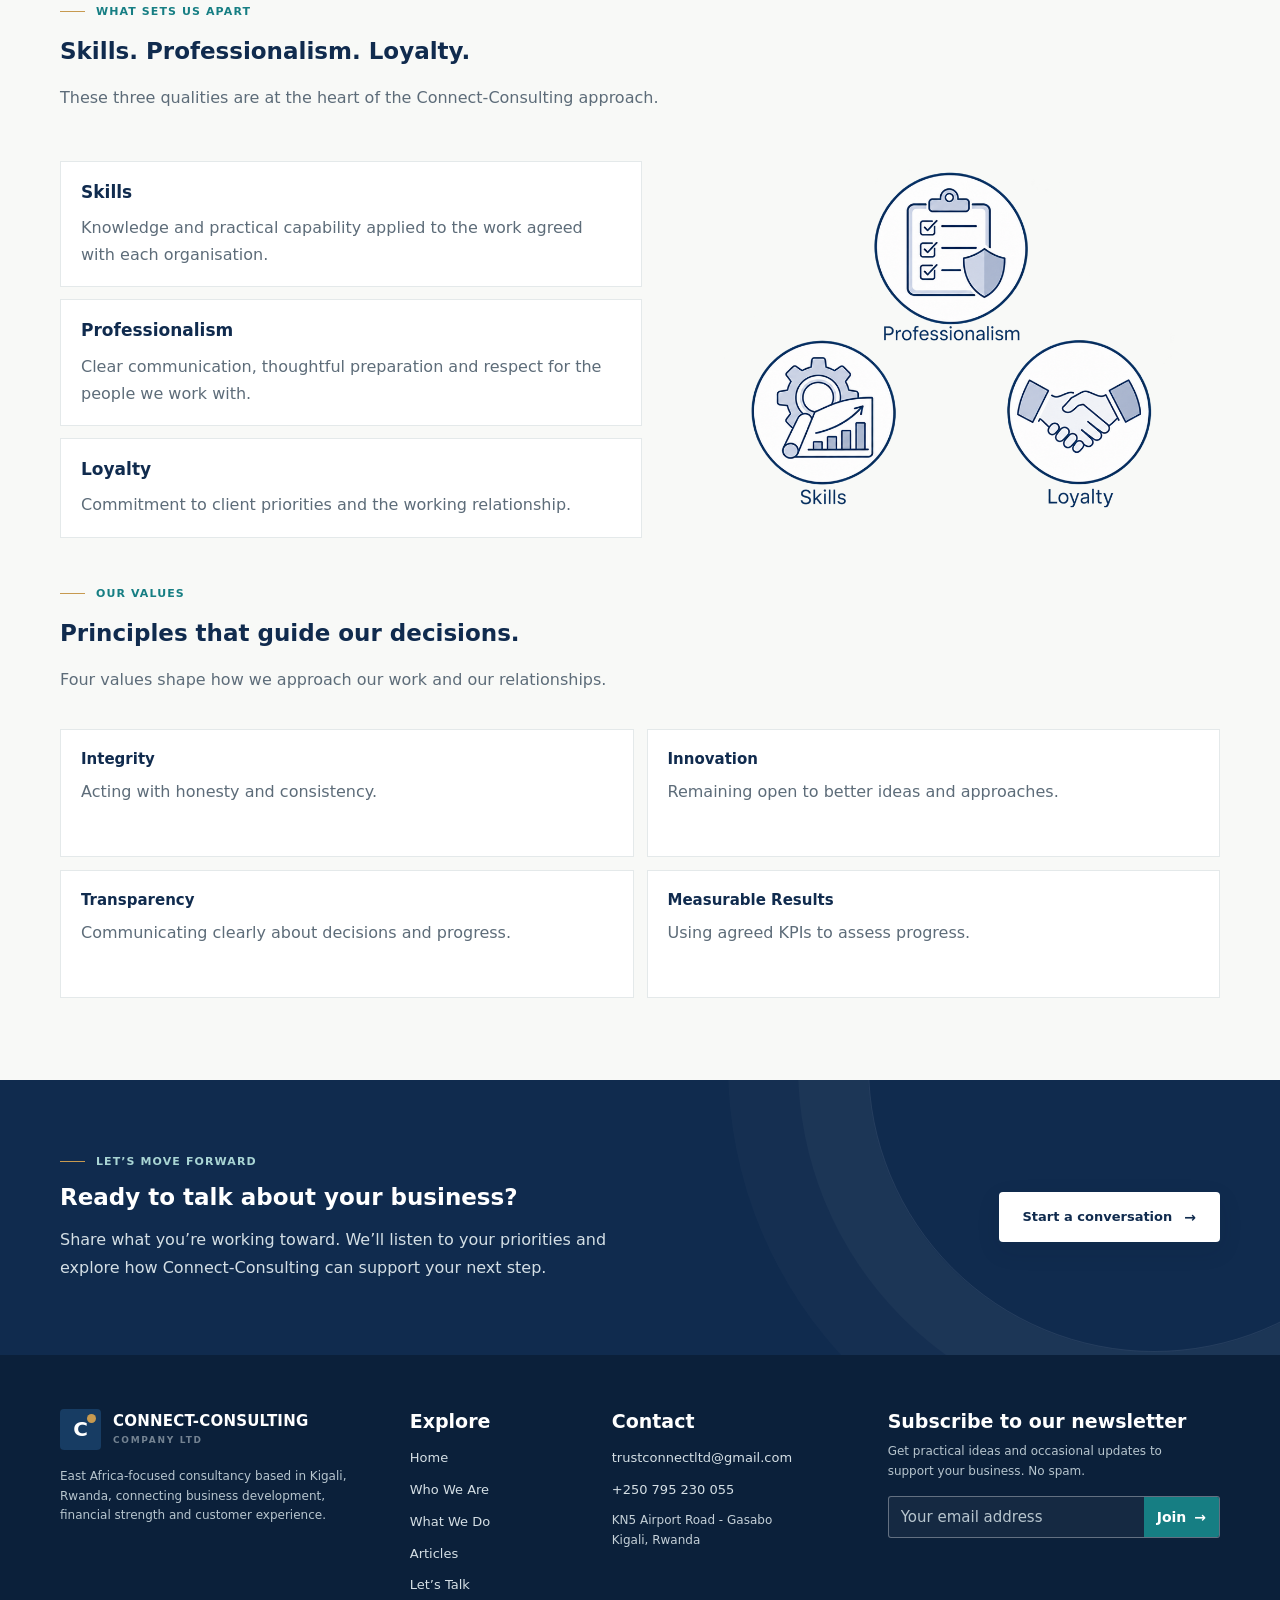
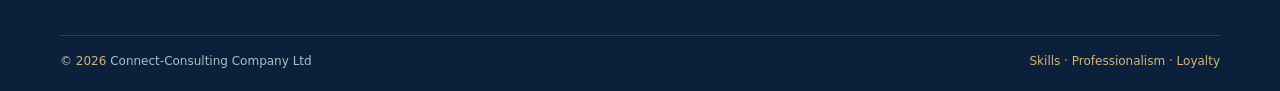
==== commit 26047327: "Rework site typography and two-tier navigation" ====
--- a/about.html
+++ b/about.html
@@ -1,7 +1,7 @@
 <!doctype html><html lang="en"><head>  <meta charset="utf-8"><meta name="viewport" content="width=device-width, initial-scale=1">
   <script>try{document.documentElement.dataset.theme=localStorage.getItem("connect-consulting-theme")==="dark"?"dark":"light";}catch(e){document.documentElement.dataset.theme="light";}</script><meta name="theme-color" content="#102b4e">
   <link rel="preconnect" href="https://fonts.googleapis.com"><link rel="preconnect" href="https://fonts.gstatic.com" crossorigin>
-  <link href="https://fonts.googleapis.com/css2?family=Noto+Sans:wght@400;500;700&display=swap" rel="stylesheet"><link rel="stylesheet" href="site.css?v=jw-inspired-type-20261125"><meta name="description" content="Meet Connect-Consulting Company Ltd, a Kigali-based B2B consultancy guided by Skills, Professionalism and Loyalty to support purposeful business progress."><title>About Connect-Consulting | Kigali Business Consultancy</title>
+  <link href="https://fonts.googleapis.com/css2?family=Noto+Sans:wght@400;500;700&display=swap" rel="stylesheet"><link rel="stylesheet" href="site.css?v=whole-site-nav-type-20261125"><meta name="description" content="Meet Connect-Consulting Company Ltd, a Kigali-based B2B consultancy guided by Skills, Professionalism and Loyalty to support purposeful business progress."><title>About Connect-Consulting | Kigali Business Consultancy</title>
   <link rel="canonical" href="https://ithandcompany-bit.github.io/connect-consulting/about.html">
   <meta name="author" content="Connect-Consulting Company Ltd">
   <meta name="robots" content="index,follow,max-image-preview:large">
@@ -80,9 +80,25 @@
       "inLanguage": "en"
     }
   ]
-}</script></head><body><div class="topline"><div class="wrap"><span>Practical insight. Purposeful progress.</span><div class="top-meta"><span>Kigali, Rwanda</span><a href="mailto:trustconnectltd@gmail.com">trustconnectltd@gmail.com</a><div class="site-controls" aria-label="Appearance settings"><button class="site-pref-btn theme-toggle" id="theme-toggle" type="button" aria-label="Switch to dark theme" title="Dark theme">☾</button></div></div></div></div>
-<header class="navbar"><div class="wrap nav-inner"><a class="brand" href="index.html" aria-label="Connect-Consulting home"><span class="brand-mark">C</span><span class="brand-name">CONNECT-CONSULTING<small>COMPANY LTD</small></span></a><button class="menu-toggle" aria-label="Open navigation" aria-expanded="false">☰</button><nav class="nav-links" aria-label="Main navigation"><a href="index.html">Home</a><a href="about.html" aria-current="page">Who We Are</a><a href="services.html">What We Do</a><a href="insights.html">Articles</a><a class="nav-cta" href="contact.html">Start a conversation <span class="arrow" aria-hidden="true">→</span></a></nav></div></header><main><section class="page-hero"><div class="wrap"><div class="eyebrow">Who We Are</div><h1>Insight that starts with listening.</h1><p>We work alongside organisations to understand what matters, bring focus to complex questions and support purposeful progress.</p></div></section>
+}</script></head><body>
+<header class="navbar">
+  <div class="wrap nav-inner">
+    <a class="brand" href="index.html" aria-label="Connect-Consulting home"><span class="brand-mark">C</span><span class="brand-name">CONNECT-CONSULTING<small>COMPANY LTD</small></span></a>
+    <div class="masthead-meta">
+    <span class="masthead-note">Practical insight. Purposeful progress.</span>
+    <span class="masthead-location">Kigali, Rwanda</span>
+    <a class="masthead-email" href="mailto:trustconnectltd@gmail.com">trustconnectltd@gmail.com</a>
+    <div class="site-controls" aria-label="Appearance settings"><button class="site-pref-btn theme-toggle" id="theme-toggle" type="button" aria-label="Switch to dark theme" title="Dark theme">☾</button></div>
+    <button class="menu-toggle" aria-label="Open navigation" aria-expanded="false">☰</button>
+  </div>
+  </div>
+  <div class="nav-band">
+    <div class="wrap nav-band-inner">
+      <nav class="nav-links" aria-label="Main navigation"><a href="index.html">Home</a><a href="about.html" aria-current="page">Who We Are</a><a href="services.html">What We Do</a><a href="insights.html">Articles</a><a class="nav-cta" href="contact.html">Start a conversation <span class="arrow" aria-hidden="true">→</span></a></nav>
+    </div>
+  </div>
+</header><main><section class="page-hero"><div class="wrap"><div class="eyebrow">Who We Are</div><h1>Insight that starts with listening.</h1><p>We work alongside organisations to understand what matters, bring focus to complex questions and support purposeful progress.</p></div></section>
 <section class="page-body"><div class="wrap split"><div class="prose"><div class="eyebrow">Who we are</div><h2>A trusted B2B partner for purposeful progress.</h2><p>Connect-Consulting Company Ltd is an East Africa-focused consultancy based in Kigali, Rwanda. We bring together business development, finance consultancy and customer experience to help organisations strengthen growth, financial resilience and customer relationships.</p><p>We combine strategic insight with practical execution, starting by listening to each organisation’s priorities and shaping the work around the needs of the engagement.</p></div><div class="page-photo"><img src="about-roundtable-consulting.jpg" alt="Business professionals sharing ideas around a table"><div class="quote-card">Strategic insight. Practical execution.</div></div></div></section><section class="mission-vision"><div class="wrap"><div class="section-head"><div class="eyebrow">Our purpose</div><h2>The mission and vision that guide our work.</h2></div><div class="mission-vision-grid"><article class="purpose-card"><span class="purpose-label">Our Mission</span><h3>To empower businesses with growth strategies, financial stability, and customer loyalty.</h3><span class="purpose-mark">M</span></article><article class="purpose-card vision-card"><span class="purpose-label">Our Vision</span><h3>To be the consultancy that bridges business growth, financial health, and customer satisfaction.</h3><span class="purpose-mark">V</span></article></div></div></section>
-<section class="about-work-testimonials"><div class="wrap about-work-testimonials-grid"><div class="about-work-column"><div class="section-head"><div class="eyebrow">What sets us apart</div><h2>Skills. Professionalism. Loyalty.</h2><p>These three qualities are at the heart of the Connect-Consulting approach.</p></div><figure class="about-values-illustration"><img src="about-values-illustration-transparent.png" alt="Visual symbols representing skills, professionalism and loyalty"></figure><div class="values"><article class="value"><b>Skills</b><p>Knowledge and practical capability applied to the work agreed with each organisation.</p></article><article class="value"><b>Professionalism</b><p>Clear communication, thoughtful preparation and respect for the people we work with.</p></article><article class="value"><b>Loyalty</b><p>Commitment to client priorities and the working relationship.</p></article></div></div><div class="about-testimonial-column"><div class="section-head"><div class="eyebrow">Our values</div><h2>Principles that guide our decisions.</h2><p>Four values shape how we approach our work and our relationships.</p></div><div class="values"><article class="value"><b>Integrity</b><p>Acting with honesty and consistency.</p></article><article class="value"><b>Innovation</b><p>Remaining open to better ideas and approaches.</p></article><article class="value"><b>Transparency</b><p>Communicating clearly about decisions and progress.</p></article><article class="value"><b>Measurable Results</b><p>Using agreed KPIs to assess progress.</p></article></div></div></div></section><section class="about-cta"><div class="wrap about-cta-inner"><div><div class="eyebrow">Let’s move forward</div><h2>Ready to talk about your business?</h2><p>Share what you’re working toward. We’ll listen to your priorities and explore how Connect-Consulting can support your next step.</p></div><a class="button button-light" href="contact.html">Start a conversation <span class="arrow" aria-hidden="true">→</span></a></div></section></main><footer class="site-footer"><div class="wrap footer-grid"><div class="footer-about"><a class="brand footer-brand-link" href="index.html"><span class="brand-mark">C</span><span class="brand-name">CONNECT-CONSULTING<small>COMPANY LTD</small></span></a><p>East Africa-focused consultancy based in Kigali, Rwanda, connecting business development, financial strength and customer experience.</p></div><div class="footer-nav"><h3>Explore</h3><a href="index.html">Home</a><a href="about.html">Who We Are</a><a href="services.html">What We Do</a><a href="insights.html">Articles</a><a href="contact.html">Let’s Talk</a></div><div class="footer-nav footer-contact"><h3>Contact</h3><a href="mailto:trustconnectltd@gmail.com">trustconnectltd@gmail.com</a><a href="tel:+250795230055">+250 795 230 055</a><span>KN5 Airport Road - Gasabo<br>Kigali, Rwanda</span></div><div class="footer-newsletter"><h3>Subscribe to our newsletter</h3><p>Get practical ideas and occasional updates to support your business. No spam.</p><form class="newsletter-form"><label class="visually-hidden" for="newsletter-email">Email address</label><div class="newsletter-fields"><input id="newsletter-email" name="email" type="email" autocomplete="email" placeholder="Your email address" required><button type="submit" aria-label="Subscribe to newsletter">Join <span class="arrow" aria-hidden="true">→</span></button></div></form></div></div><div class="wrap footer-bottom"><span>© <span class="year"></span> Connect-Consulting Company Ltd</span><span>Skills · Professionalism · Loyalty</span></div></footer><script>const toggle=document.querySelector('.menu-toggle'),nav=document.querySelector('.nav-links');toggle.addEventListener('click',()=>{const open=nav.classList.toggle('open');toggle.setAttribute('aria-expanded',open);toggle.setAttribute('aria-label',open?'Close navigation':'Open navigation');toggle.textContent=open?'×':'☰'});nav.querySelectorAll('a').forEach(link=>link.addEventListener('click',()=>{nav.classList.remove('open');toggle.setAttribute('aria-expanded','false');toggle.textContent='☰'}));document.querySelectorAll('.year').forEach(el=>el.textContent=new Date().getFullYear());</script><script>(()=>{const carousel=document.querySelector(".testimonial-carousel");if(!carousel)return;const slides=[...carousel.querySelectorAll("[data-testimonial-slide]")];let current=0;const show=index=>{current=(index+slides.length)%slides.length;slides.forEach((slide,i)=>{const active=i===current;slide.hidden=!active;slide.classList.toggle("is-active",active);slide.setAttribute("aria-hidden",String(!active));slide.setAttribute("aria-label","Client testimonial")})};carousel.querySelector(".testimonial-previous").addEventListener("click",()=>show(current-1));carousel.querySelector(".testimonial-next").addEventListener("click",()=>show(current+1));show(0)})();</script><script src="site-preferences.js?v=theme-only-20261120"></script>
+<section class="about-work-testimonials"><div class="wrap about-work-testimonials-grid"><div class="about-work-column"><div class="section-head"><div class="eyebrow">What sets us apart</div><h2>Skills. Professionalism. Loyalty.</h2><p>These three qualities are at the heart of the Connect-Consulting approach.</p></div><figure class="about-values-illustration"><img src="about-values-illustration-transparent.png" alt="Visual symbols representing skills, professionalism and loyalty"></figure><div class="values"><article class="value"><b>Skills</b><p>Knowledge and practical capability applied to the work agreed with each organisation.</p></article><article class="value"><b>Professionalism</b><p>Clear communication, thoughtful preparation and respect for the people we work with.</p></article><article class="value"><b>Loyalty</b><p>Commitment to client priorities and the working relationship.</p></article></div></div><div class="about-testimonial-column"><div class="section-head"><div class="eyebrow">Our values</div><h2>Principles that guide our decisions.</h2><p>Four values shape how we approach our work and our relationships.</p></div><div class="values"><article class="value"><b>Integrity</b><p>Acting with honesty and consistency.</p></article><article class="value"><b>Innovation</b><p>Remaining open to better ideas and approaches.</p></article><article class="value"><b>Transparency</b><p>Communicating clearly about decisions and progress.</p></article><article class="value"><b>Measurable Results</b><p>Using agreed KPIs to assess progress.</p></article></div></div></div></section><section class="about-cta"><div class="wrap about-cta-inner"><div><div class="eyebrow">Let’s move forward</div><h2>Ready to talk about your business?</h2><p>Share what you’re working toward. We’ll listen to your priorities and explore how Connect-Consulting can support your next step.</p></div><a class="button button-light" href="contact.html">Start a conversation <span class="arrow" aria-hidden="true">→</span></a></div></section></main><footer class="site-footer"><div class="wrap footer-grid"><div class="footer-about"><a class="brand footer-brand-link" href="index.html"><span class="brand-mark">C</span><span class="brand-name">CONNECT-CONSULTING<small>COMPANY LTD</small></span></a><p>East Africa-focused consultancy based in Kigali, Rwanda, connecting business development, financial strength and customer experience.</p></div><div class="footer-nav"><h3>Explore</h3><a href="index.html">Home</a><a href="about.html">Who We Are</a><a href="services.html">What We Do</a><a href="insights.html">Articles</a><a href="contact.html">Let’s Talk</a></div><div class="footer-nav footer-contact"><h3>Contact</h3><a href="mailto:trustconnectltd@gmail.com">trustconnectltd@gmail.com</a><a href="tel:+250795230055">+250 795 230 055</a><span>KN5 Airport Road - Gasabo<br>Kigali, Rwanda</span></div><div class="footer-newsletter"><h3>Subscribe to our newsletter</h3><p>Get practical ideas and occasional updates to support your business. No spam.</p><form class="newsletter-form"><label class="visually-hidden" for="newsletter-email">Email address</label><div class="newsletter-fields"><input id="newsletter-email" name="email" type="email" autocomplete="email" placeholder="Your email address" required><button type="submit" aria-label="Subscribe to newsletter">Join <span class="arrow" aria-hidden="true">→</span></button></div></form></div></div><div class="wrap footer-bottom"><span>© <span class="year"></span> Connect-Consulting Company Ltd</span><span>Skills · Professionalism · Loyalty</span></div></footer><script>const toggle=document.querySelector('.menu-toggle'),nav=document.querySelector('.nav-links');toggle.addEventListener('click',()=>{const open=nav.classList.toggle('open');navbar.classList.toggle('nav-open',open);toggle.setAttribute('aria-expanded',open);toggle.setAttribute('aria-label',open?'Close navigation':'Open navigation');toggle.textContent=open?'×':'☰'});nav.querySelectorAll('a').forEach(link=>link.addEventListener('click',()=>{nav.classList.remove('open');navbar.classList.remove('nav-open');toggle.setAttribute('aria-expanded','false');toggle.textContent='☰'}));document.querySelectorAll('.year').forEach(el=>el.textContent=new Date().getFullYear());</script><script>(()=>{const carousel=document.querySelector(".testimonial-carousel");if(!carousel)return;const slides=[...carousel.querySelectorAll("[data-testimonial-slide]")];let current=0;const show=index=>{current=(index+slides.length)%slides.length;slides.forEach((slide,i)=>{const active=i===current;slide.hidden=!active;slide.classList.toggle("is-active",active);slide.setAttribute("aria-hidden",String(!active));slide.setAttribute("aria-label","Client testimonial")})};carousel.querySelector(".testimonial-previous").addEventListener("click",()=>show(current-1));carousel.querySelector(".testimonial-next").addEventListener("click",()=>show(current+1));show(0)})();</script><script src="site-preferences.js?v=theme-only-20261120"></script>
 <script>document.querySelectorAll('.newsletter-form').forEach(form=>form.addEventListener('submit',event=>{event.preventDefault();const email=form.querySelector('input[type=email]').value.trim();const subject=encodeURIComponent('Newsletter subscription');const body=encodeURIComponent('Please add me to the Connect-Consulting newsletter. My email address is '+email);window.location.href='mailto:trustconnectltd@gmail.com?subject='+subject+'&body='+body;}));</script>
 </body></html>
--- a/site.css
+++ b/site.css
@@ -1,5 +1,5 @@
 
-    :root{--navy:#102b4e;--navy2:#173c63;--teal:#167e83;--teal-light:#e7f3f2;--gold:#c79a50;--ink:#172b3e;--muted:#5d6c79;--paper:#f8f9f7;--white:#fff;--line:#e4e9ea;--shadow:0 22px 60px #102b4e15;--sans:'Noto Sans',Arial,sans-serif;--display:'Noto Sans',Arial,sans-serif}
+    :root{--navy:#102b4e;--navy2:#173c63;--teal:#167e83;--teal-light:#e7f3f2;--gold:#c79a50;--ink:#172b3e;--muted:#5d6c79;--paper:#f8f9f7;--white:#fff;--line:#e4e9ea;--shadow:0 22px 60px #102b4e15;--sans:'DejaVu Sans','Noto Sans',Arial,sans-serif;--display:'DejaVu Sans','Noto Sans',Arial,sans-serif}
     *{box-sizing:border-box}html{scroll-behavior:smooth;scroll-padding-top:90px}body{margin:0;color:var(--ink);font-family:var(--sans);font-size:15px;line-height:1.65;background:var(--white)}a{color:inherit;text-decoration:none}button{font:inherit}.wrap{width:min(1160px,calc(100% - 48px));margin:auto}.eyebrow{display:flex;align-items:center;gap:11px;text-transform:uppercase;letter-spacing:.15em;font-size:11px;font-weight:700;color:var(--teal)}.eyebrow:before{content:"";width:25px;height:1px;background:var(--gold)}h1,h2,h3{font-family:var(--display);line-height:1.14;letter-spacing:-.045em;margin:0;color:var(--navy)}h1{font-size:clamp(46px,6vw,76px);font-weight:600}h2{font-size:clamp(33px,4vw,48px);font-weight:600}h3{font-size:21px;font-weight:700}.lead{font-size:18px;color:var(--muted);line-height:1.7}.section{padding:105px 0}.section-head{max-width:640px;margin-bottom:45px}.section-head .eyebrow{margin-bottom:18px}.section-head p{margin:17px 0 0;color:var(--muted);font-size:16px}.button{display:inline-flex;align-items:center;justify-content:center;gap:12px;min-height:52px;padding:0 23px;border-radius:4px;font-size:13px;font-weight:700;transition:.2s ease;border:1px solid transparent}.button:hover{transform:translateY(-2px)}.button-primary{background:var(--teal);color:#fff}.button-primary:hover{background:#116a70}.button-outline{border-color:#ffffff80;color:#fff}.button-light{background:#fff;color:var(--navy);box-shadow:0 8px 24px #071e3518}.arrow{font-size:18px;line-height:1}
     .topline{background:var(--navy);color:#dce5ed;font-size:11px}.topline .wrap{height:35px;display:flex;justify-content:space-between;align-items:center}.topline a{color:#fff}.top-meta{display:flex;gap:24px}.top-meta span{opacity:.85}.navbar{height:82px;display:flex;align-items:center;background:#fff;position:sticky;top:0;z-index:10;border-bottom:1px solid #e9edef}.nav-inner{display:flex;align-items:center;justify-content:space-between}.brand{display:flex;align-items:center;gap:12px;color:var(--navy)}.brand-mark{width:41px;height:41px;border-radius:4px;background:var(--navy);display:grid;place-items:center;color:white;font-family:var(--display);font-size:20px;font-weight:700;position:relative}.brand-mark:after{content:"";position:absolute;width:9px;height:9px;background:var(--gold);border-radius:50%;right:5px;top:5px}.brand-name{font:800 15px/1.12 var(--display);letter-spacing:.015em}.brand-name small{display:block;font:600 9px var(--sans);letter-spacing:.19em;color:#748392;margin-top:5px}.nav-links{display:flex;align-items:center;gap:28px;font-size:14px;font-weight:600;color:#425365}.nav-links a:hover{color:var(--teal)}.nav-cta{padding:12px 17px;background:var(--navy);color:white!important;border-radius:3px}.menu-toggle{display:none;border:0;background:none;color:var(--navy);font-size:26px}
     .hero{background:var(--navy);color:#fff;position:relative;overflow:hidden;min-height:615px}.hero:before{content:"";position:absolute;inset:0 0 0 50%;background:linear-gradient(90deg,var(--navy) 0%,#102b4e55 37%,#102b4e08 100%),url('https://images.unsplash.com/photo-1497366754035-f200968a6e72?auto=format&fit=crop&w=1500&q=85') center/cover}.hero:after{content:"";position:absolute;width:540px;height:540px;border:1px solid #ffffff12;border-radius:50%;right:30%;top:-260px;box-shadow:0 0 0 75px #ffffff06,0 0 0 150px #ffffff04;pointer-events:none}.hero-content{position:relative;z-index:1;max-width:650px;padding:105px 0 110px}.hero .eyebrow{color:#b4dada;margin-bottom:23px}.hero h1{color:#fff;max-width:640px}.hero h1 span{color:#a7d6d3}.hero .lead{color:#d8e0e6;max-width:540px;margin:25px 0 31px;font-size:17px}.hero-actions{display:flex;gap:13px;flex-wrap:wrap}.hero-note{display:flex;gap:13px;align-items:center;margin-top:55px;color:#d4e0e7;font-size:12px}.hero-note i{display:block;width:30px;height:1px;background:var(--gold)}.hero-note strong{color:#fff;font-weight:600}.hero-card{position:absolute;z-index:1;right:max(calc((100% - 1160px)/2),24px);bottom:39px;padding:18px 21px;background:#fff;color:var(--navy);box-shadow:var(--shadow);width:215px}.hero-card small{font-size:10px;text-transform:uppercase;letter-spacing:.13em;color:var(--teal);font-weight:700}.hero-card p{font:700 16px/1.4 var(--display);margin:7px 0 0}
@@ -460,7 +460,7 @@
 
 /* Final typography system: accessible reading text with a clear visual hierarchy.
    Heading sizes and heading selectors are intentionally not changed. */
-:root{--sans:'Noto Sans',Arial,sans-serif;--display:'Noto Sans',Arial,sans-serif}
+:root{--sans:'DejaVu Sans','Noto Sans',Arial,sans-serif;--display:'DejaVu Sans','Noto Sans',Arial,sans-serif}
 body{
   font-family:var(--sans);
   font-size:16px;
@@ -663,85 +663,448 @@
 
 
 
-/* Clear, consistent type hierarchy adapted from the JW.org reference.
-   Noto Sans is used as an accessible web-font alternative; existing brand colours/layouts remain intact. */
-html{font-size:16px;-webkit-text-size-adjust:100%}
+
+/* CONNECT-CONSULTING — unified JW.org-inspired visual system.
+   Reference proportions are adapted to Connect's navy, teal and gold identity. */
+html{font-size:16px;-webkit-text-size-adjust:100%;scroll-padding-top:150px}
 body,button,input,select,textarea{
-  font-family:'Noto Sans',Arial,sans-serif!important;
+  font-family:'DejaVu Sans','Noto Sans',Arial,sans-serif!important;
 }
 body{
-  font-size:17px!important;
+  font-size:16px!important;
   font-weight:400!important;
   line-height:1.65!important;
   letter-spacing:0!important;
 }
+h1,h2,h3,h4,h5,h6{
+  font-family:'DejaVu Sans','Noto Sans',Arial,sans-serif!important;
+  font-weight:700!important;
+  letter-spacing:0!important;
+}
 h1,body .home-hero h1,body .page-hero h1,body .insights-hero h1,body .article-hero h1{
-  font-family:'Noto Sans',Arial,sans-serif!important;
-  font-size:clamp(30px,3vw,36px)!important;
+  font-size:28px!important;
+  line-height:1.25!important;
   font-weight:700!important;
-  line-height:1.25!important;
-  letter-spacing:-.02em!important;
-}
+  letter-spacing:-.01em!important;
+}
+body .home-hero h1{font-size:30px!important;line-height:1.25!important}
 h2,body .section-head h2,body .service-sticky h2,body .about-cta h2,
 body .insights-cta h2,body .article-cta h2,body .article-body h2,
 body .related-heading h2,body .insights-feature-copy h2{
-  font-family:'Noto Sans',Arial,sans-serif!important;
   font-size:23px!important;
+  line-height:1.3!important;
   font-weight:700!important;
-  line-height:1.3!important;
-  letter-spacing:-.015em!important;
+  letter-spacing:0!important;
 }
 h3,body .service-card h3,body .case h3,body .topic-copy h3,body .step h3,
 body .footer h3,body .footer-nav h3,body .footer-newsletter h3,
 body .subservice-copy h3,body .purpose-card h3,body .related-card h3{
-  font-family:'Noto Sans',Arial,sans-serif!important;
   font-size:19px!important;
+  line-height:1.3!important;
   font-weight:700!important;
-  line-height:1.35!important;
   letter-spacing:0!important;
 }
-h4,h5,h6{
-  font-family:'Noto Sans',Arial,sans-serif!important;
+h4,h5,h6{font-size:16px!important;line-height:1.3!important;font-weight:700!important}
+body p,body p:not(.footer-about p):not(.footer-newsletter p):not(.feature-copy p):not(.article-copy p):not(.form-note):not(.subscribe-note):not(.article-disclaimer),
+body .prose p,body .article-body p{
+  font-family:'DejaVu Sans','Noto Sans',Arial,sans-serif!important;
   font-size:16px!important;
-  font-weight:700!important;
-  line-height:1.35!important;
-}
-body p,body .prose p,body .article-body p{
-  font-family:'Noto Sans',Arial,sans-serif!important;
-  font-size:17px!important;
   font-weight:400!important;
   line-height:1.7!important;
 }
-body .lead,body .article-deck{
-  font-size:18px!important;
-  font-weight:400!important;
-  line-height:1.65!important;
-}
-body .eyebrow,body .nav-links a,body .button,body .text-link,
-body .service-card a,body .topic-copy>span{
-  font-family:'Noto Sans',Arial,sans-serif!important;
+body .lead,body .article-deck{font-size:17px!important;line-height:1.65!important;font-weight:400!important}
+body .eyebrow{
+  font-family:'DejaVu Sans','Noto Sans',Arial,sans-serif!important;
+  font-size:11px!important;
   font-weight:700!important;
-}
-body .eyebrow{font-size:12px!important;line-height:1.4!important;letter-spacing:.1em!important}
-body .nav-links a{font-size:14px!important}
-body .button{font-size:14px!important}
+  letter-spacing:.1em!important;
+  line-height:1.4!important;
+}
+body .button,body .text-link,body .service-card a,body .topic-copy>span{
+  font-family:'DejaVu Sans','Noto Sans',Arial,sans-serif!important;
+  font-weight:700!important;
+}
+body .button{font-size:13px!important;line-height:1.25!important}
+body .article-body h2{font-size:23px!important}
 body .service-detail h2{font-size:23px!important}
 body .footer-about p,body .footer-newsletter p,body .footer-nav span{
   font-size:12px!important;
   line-height:1.65!important;
 }
+
+/* Two-tier masthead: identity on white, primary navigation on navy. */
+header.navbar{
+  display:block!important;
+  position:sticky!important;
+  top:0!important;
+  z-index:50!important;
+  width:100%;
+  height:auto!important;
+  min-height:0!important;
+  overflow:visible!important;
+  background:#fff!important;
+  border:0!important;
+  border-bottom:1px solid #dce3e8!important;
+  box-shadow:0 2px 8px #102b4e0b;
+}
+.navbar .nav-inner{
+  width:min(1160px,calc(100% - 48px));
+  min-height:74px!important;
+  height:74px!important;
+  margin:0 auto!important;
+  padding:0!important;
+  display:flex!important;
+  align-items:center!important;
+  justify-content:space-between!important;
+  gap:22px!important;
+  position:relative!important;
+}
+.navbar .brand{
+  display:flex!important;
+  align-items:center!important;
+  flex:0 0 auto;
+  gap:12px!important;
+  margin:0!important;
+  color:#102b4e!important;
+  text-decoration:none!important;
+}
+.navbar .brand-mark{
+  width:43px!important;
+  height:43px!important;
+  border-radius:3px!important;
+  background:#102b4e!important;
+  color:#fff!important;
+  font-family:'DejaVu Sans','Noto Sans',Arial,sans-serif!important;
+  font-size:20px!important;
+  font-weight:700!important;
+}
+.navbar .brand-name{
+  display:block;
+  color:#102b4e!important;
+  font-family:'DejaVu Sans','Noto Sans',Arial,sans-serif!important;
+  font-size:15px!important;
+  line-height:1.15!important;
+  font-weight:700!important;
+  letter-spacing:.015em!important;
+}
+.navbar .brand-name small{
+  display:block;
+  margin-top:4px!important;
+  color:#687985!important;
+  font-family:'DejaVu Sans','Noto Sans',Arial,sans-serif!important;
+  font-size:9px!important;
+  line-height:1.2!important;
+  font-weight:700!important;
+  letter-spacing:.17em!important;
+}
+.masthead-meta{
+  display:flex;
+  align-items:center;
+  justify-content:flex-end;
+  gap:18px;
+  min-width:0;
+  color:#5d6c79;
+  font-size:11px;
+  line-height:1.3;
+}
+.masthead-note{
+  color:#667783;
+  font-size:10px;
+  font-weight:700;
+  letter-spacing:.07em;
+  text-transform:uppercase;
+}
+.masthead-location{white-space:nowrap;color:#687985}
+.masthead-email{
+  color:#102b4e!important;
+  font-size:12px;
+  font-weight:700;
+  white-space:nowrap;
+}
+.masthead-email:hover{color:#167e83!important}
+.navbar .site-controls{display:flex;align-items:center;gap:6px;margin:0}
+.navbar .theme-toggle{
+  display:inline-flex!important;
+  align-items:center;
+  justify-content:center;
+  width:34px!important;
+  min-width:34px!important;
+  height:34px!important;
+  padding:0!important;
+  border:1px solid #d7e0e5!important;
+  border-radius:3px!important;
+  background:#f5f7f7!important;
+  color:#102b4e!important;
+  font-size:18px!important;
+  line-height:1!important;
+  box-shadow:none!important;
+}
+.navbar .theme-toggle:hover{
+  background:#e9f2f1!important;
+  border-color:#167e83!important;
+  color:#167e83!important;
+}
+.navbar .menu-toggle{display:none!important}
+.navbar .nav-band{
+  display:block;
+  width:100%;
+  height:47px;
+  background:#102b4e;
+}
+.navbar .nav-band-inner{
+  width:min(1160px,calc(100% - 48px));
+  height:100%;
+  margin:0 auto;
+  padding:0;
+}
+.navbar .nav-links{
+  display:flex!important;
+  align-items:stretch!important;
+  justify-content:flex-start!important;
+  width:100%!important;
+  height:100%!important;
+  min-height:0!important;
+  position:static!important;
+  flex-direction:row!important;
+  gap:5px!important;
+  padding:0!important;
+  margin:0!important;
+  background:transparent!important;
+  box-shadow:none!important;
+  color:#fff!important;
+  font-family:'DejaVu Sans','Noto Sans',Arial,sans-serif!important;
+}
+.navbar .nav-links a:not(.nav-cta){
+  display:flex!important;
+  align-items:center!important;
+  justify-content:center!important;
+  min-height:47px!important;
+  padding:0 16px!important;
+  margin:0!important;
+  border:0!important;
+  border-bottom:3px solid transparent!important;
+  border-radius:0!important;
+  background:transparent!important;
+  color:#eef3f6!important;
+  font-family:'DejaVu Sans','Noto Sans',Arial,sans-serif!important;
+  font-size:12px!important;
+  font-weight:700!important;
+  line-height:1.25!important;
+  letter-spacing:.045em!important;
+  text-transform:uppercase;
+  white-space:nowrap;
+  transition:background-color .2s,color .2s,border-color .2s;
+}
+.navbar .nav-links a:not(.nav-cta):hover{
+  background:#173c63!important;
+  color:#fff!important;
+  border-bottom-color:#167e83!important;
+}
+.navbar .nav-links a[aria-current="page"]:not(.nav-cta){
+  background:#173c63!important;
+  color:#fff!important;
+  border-bottom-color:#c79a50!important;
+}
+.navbar .nav-links .nav-cta{
+  display:inline-flex!important;
+  align-items:center!important;
+  justify-content:center!important;
+  gap:9px!important;
+  min-height:34px!important;
+  height:34px!important;
+  margin:auto 0 auto auto!important;
+  padding:0 16px!important;
+  border:1px solid #167e83!important;
+  border-radius:2px!important;
+  background:#167e83!important;
+  color:#fff!important;
+  font-family:'DejaVu Sans','Noto Sans',Arial,sans-serif!important;
+  font-size:12px!important;
+  line-height:1.2!important;
+  font-weight:700!important;
+  letter-spacing:0!important;
+  text-transform:none!important;
+  white-space:nowrap;
+  box-shadow:none!important;
+  transition:background-color .2s,border-color .2s,transform .2s;
+}
+.navbar .nav-links .nav-cta:hover{
+  background:#116a70!important;
+  border-color:#116a70!important;
+  color:#fff!important;
+  transform:translateY(-1px);
+}
+.navbar .nav-links .nav-cta[aria-current="page"]{
+  background:#c79a50!important;
+  border-color:#c79a50!important;
+  color:#102b4e!important;
+}
+
+/* Dark theme keeps the new two-tier structure and preserves the requested white menu icon. */
+html[data-theme="dark"] header.navbar{
+  background:#102338!important;
+  border-bottom-color:#263b50!important;
+}
+html[data-theme="dark"] .navbar .brand,
+html[data-theme="dark"] .navbar .brand-name{color:#f0f4f7!important}
+html[data-theme="dark"] .navbar .brand-name small{color:#b3c0cc!important}
+html[data-theme="dark"] .masthead-note,
+html[data-theme="dark"] .masthead-location{color:#b3c0cc!important}
+html[data-theme="dark"] .masthead-email{color:#edf3f7!important}
+html[data-theme="dark"] .navbar .theme-toggle{
+  color:#fff!important;
+  background:transparent!important;
+  border-color:#607488!important;
+}
+html[data-theme="dark"] .navbar .theme-toggle:hover{
+  color:#fff!important;
+  background:#173c63!important;
+  border-color:#7fa8c4!important;
+}
+html[data-theme="dark"] .navbar .nav-band{background:#071321!important}
+html[data-theme="dark"] .navbar .nav-links a[aria-current="page"]:not(.nav-cta){
+  background:#173c50!important;
+  border-bottom-color:#c79a50!important;
+  color:#fff!important;
+}
+html[data-theme="dark"] .navbar .nav-links .nav-cta[aria-current="page"]{
+  background:#c79a50!important;
+  border-color:#c79a50!important;
+  color:#102b4e!important;
+}
+html[data-theme="dark"] .navbar .menu-toggle{
+  color:#fff!important;
+  background:transparent!important;
+  border:0!important;
+  box-shadow:none!important;
+}
+
+@media(max-width:1000px){
+  .navbar .nav-inner,.navbar .nav-band-inner{
+    width:calc(100% - 40px);
+  }
+  .navbar .nav-links a:not(.nav-cta){padding:0 13px!important;font-size:11px!important}
+  .masthead-note{display:none}
+}
+@media(max-width:900px){
+  html{scroll-padding-top:80px}
+  .navbar .nav-inner{
+    width:calc(100% - 36px);
+    height:70px!important;
+    min-height:70px!important;
+    gap:12px!important;
+  }
+  .masthead-location,.masthead-email{display:none}
+  .navbar .site-controls{margin-left:auto}
+  .navbar .menu-toggle{
+    display:grid!important;
+    place-items:center!important;
+    order:3;
+    width:42px!important;
+    min-width:42px!important;
+    height:40px!important;
+    margin:0!important;
+    padding:0!important;
+    border:0!important;
+    border-radius:3px!important;
+    background:transparent!important;
+    color:#102b4e!important;
+    font-family:'DejaVu Sans','Noto Sans',Arial,sans-serif!important;
+    font-size:25px!important;
+    font-weight:400!important;
+    line-height:1!important;
+    cursor:pointer;
+    box-shadow:none!important;
+  }
+  .navbar .menu-toggle:hover{color:#167e83!important;background:#eef5f4!important}
+  .navbar .menu-toggle:focus-visible{outline:3px solid #c79a50!important;outline-offset:3px}
+  .navbar .nav-band{
+    display:none;
+    position:absolute;
+    left:0;
+    right:0;
+    top:100%;
+    z-index:55;
+    width:100%;
+    height:auto;
+    background:#102b4e;
+    box-shadow:0 16px 24px #071e3530;
+  }
+  .navbar.nav-open .nav-band{display:block}
+  .navbar .nav-band-inner{width:100%;height:auto;padding:0!important}
+  .navbar .nav-links{
+    display:flex!important;
+    flex-direction:column!important;
+    align-items:stretch!important;
+    gap:0!important;
+    width:100%!important;
+    height:auto!important;
+    padding:8px 18px 17px!important;
+  }
+  .navbar .nav-links a:not(.nav-cta){
+    display:flex!important;
+    justify-content:flex-start!important;
+    width:100%;
+    min-height:47px!important;
+    padding:12px 10px!important;
+    border:0!important;
+    border-bottom:1px solid #ffffff24!important;
+    border-left:3px solid transparent!important;
+    background:transparent!important;
+    color:#eef3f6!important;
+    font-size:14px!important;
+    letter-spacing:.035em!important;
+  }
+  .navbar .nav-links a:not(.nav-cta):hover{
+    background:#173c63!important;
+    color:#fff!important;
+    border-left-color:#167e83!important;
+  }
+  .navbar .nav-links a[aria-current="page"]:not(.nav-cta){
+    background:#173c63!important;
+    color:#fff!important;
+    border-left-color:#c79a50!important;
+    border-bottom-color:#ffffff24!important;
+  }
+  .navbar .nav-links .nav-cta{
+    width:max-content;
+    min-width:205px;
+    margin:13px 0 0!important;
+    min-height:42px!important;
+    height:42px!important;
+  }
+  html[data-theme="dark"] .navbar .menu-toggle{
+    color:#fff!important;
+    background:transparent!important;
+    border:0!important;
+    box-shadow:none!important;
+  }
+  html[data-theme="dark"] .navbar .menu-toggle:hover{
+    color:#fff!important;
+    background:transparent!important;
+    opacity:.8;
+  }
+  html[data-theme="dark"] .navbar .nav-band{background:#071321!important}
+  html[data-theme="dark"] .navbar .nav-links a:not(.nav-cta){
+    color:#edf3f7!important;
+    border-bottom-color:#ffffff1f!important;
+  }
+  html[data-theme="dark"] .navbar .nav-links a[aria-current="page"]:not(.nav-cta){
+    background:#173c50!important;
+    border-left-color:#c79a50!important;
+  }
+}
+@media(max-width:420px){
+  .navbar .nav-inner{width:calc(100% - 28px);gap:8px!important}
+  .navbar .brand{gap:9px!important}
+  .navbar .brand-mark{width:38px!important;height:38px!important}
+  .navbar .brand-name{font-size:13px!important}
+  .navbar .brand-name small{font-size:8px!important}
+  .navbar .theme-toggle{width:31px!important;min-width:31px!important;height:31px!important}
+  .navbar .menu-toggle{width:38px!important;min-width:38px!important}
+}
 @media(max-width:700px){
-  body{font-size:16px!important;line-height:1.65!important}
-  h1,body .home-hero h1,body .page-hero h1,body .insights-hero h1,body .article-hero h1{
-    font-size:28px!important;
-    line-height:1.25!important;
-  }
-  h2,body .section-head h2,body .service-sticky h2,body .about-cta h2,
-  body .insights-cta h2,body .article-cta h2,body .article-body h2,
-  body .related-heading h2,body .insights-feature-copy h2{font-size:22px!important}
-  h3,body .service-card h3,body .case h3,body .topic-copy h3,body .step h3,
-  body .footer h3,body .footer-nav h3,body .footer-newsletter h3,
-  body .subservice-copy h3,body .purpose-card h3,body .related-card h3{font-size:18px!important}
-  body p,body .prose p,body .article-body p{font-size:16px!important;line-height:1.7!important}
-  body .lead,body .article-deck{font-size:17px!important}
-}
+  body p,body p:not(.footer-about p):not(.footer-newsletter p):not(.feature-copy p):not(.article-copy p):not(.form-note):not(.subscribe-note):not(.article-disclaimer),
+  body .prose p,body .article-body p{font-size:16px!important;line-height:1.7!important}
+  body .lead,body .article-deck{font-size:16px!important}
+}
